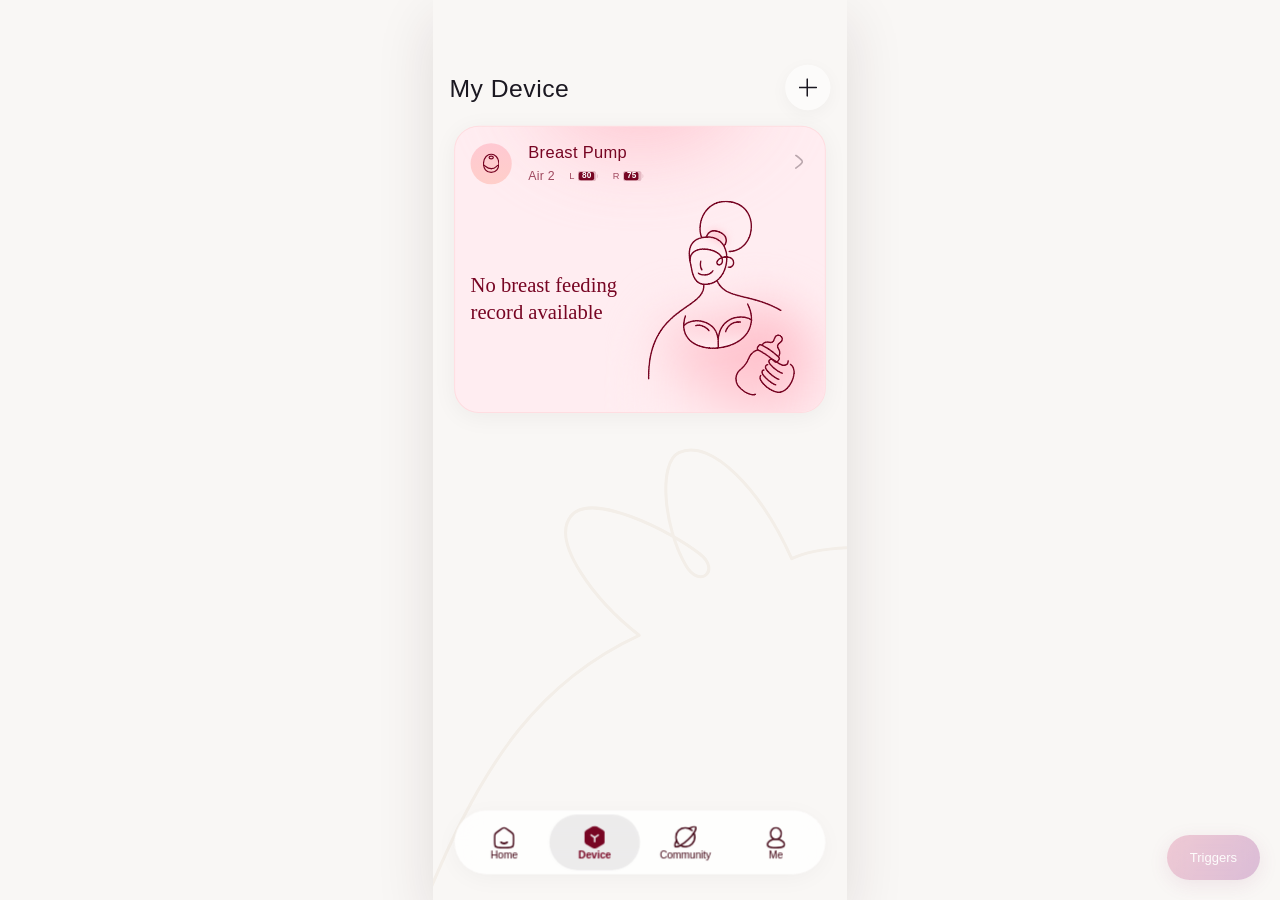
==== Air 2 V2.0/index.html @ 936dbb3e "Align settings card radius and refresh Air 2 asset cache" ====
<!doctype html><html lang="en"><head><meta charset="UTF-8"><meta name="viewport" content="width=device-width,initial-scale=1.0,maximum-scale=1.0,user-scalable=no,viewport-fit=cover"><meta name="apple-mobile-web-app-capable" content="yes"><meta name="mobile-web-app-capable" content="yes"><meta name="apple-mobile-web-app-status-bar-style" content="black-translucent"><meta name="theme-color" content="#f9f7f5"><link rel="manifest" href="./manifest.webmanifest"><title>Air 2 V2.0</title><link rel="stylesheet" href="./fit-dock-r50.css?v=fit-dock-r50"><link rel="stylesheet" href="./adaptive-viewport-r52.css?v=20260814-2328">
<link rel="stylesheet" href="./style.css?v=home-r7"><link rel="stylesheet" href="./supplement.css?v=home-r7"><link rel="stylesheet" href="./review.css?v=home-r7"><link rel="stylesheet" href="./review-embed-clean.css?v=home-r7"><link rel="stylesheet" href="./v4.css?v=home-r7"><link rel="stylesheet" href="./post-v4.css?v=home-r7"><link rel="stylesheet" href="./frame-fixes.css?v=home-r7"><link rel="stylesheet" href="./review-adjustments.css?v=home-r7"><link rel="stylesheet" href="./final-review-fixes.css?v=home-r7"><link rel="stylesheet" href="./interaction-adjustments.css?v=home-r7"><link rel="stylesheet" href="./review-round2.css?v=home-r7"><link rel="stylesheet" href="./review-round2-runtime.css?v=home-r7"><link rel="stylesheet" href="./review-round2-runtime2.css?v=home-r7"><link rel="stylesheet" href="./device-page-r4.css?v=device-v6"><link rel="stylesheet" href="./device-page-v2.css?v=device-v6"><link rel="stylesheet" href="./device-page-v3.css?v=device-v6"><link rel="stylesheet" href="./device-page-v4.css?v=device-v6"><link rel="stylesheet" href="./device-page-v5.css?v=device-v6"><link rel="stylesheet" href="./device-page-v6.css?v=device-v6"><link rel="stylesheet" href="./home-page-r7.css?v=home-r7"><link rel="stylesheet" href="./home-page-r8.css?v=home-r8"><link rel="stylesheet" href="./home-page-r9.css?v=home-r9"><link rel="stylesheet" href="./home-page-r10.css?v=home-r10"><link rel="stylesheet" href="./control-page-r11.css?v=control-r11"><link rel="stylesheet" href="./control-state-r12.css?v=control-r12"><link rel="stylesheet" href="./control-state-r14.css?v=control-r14"><link rel="stylesheet" href="./control-milk-r15.css?v=control-r16"><link rel="stylesheet" href="./control-expression-icon-r19.css?v=control-r19"><link rel="stylesheet" href="./control-expression-icon-r20.css?v=control-r20"><link rel="stylesheet" href="./fit-check-r21.css?v=fit-r21"><link rel="stylesheet" href="./fit-check-r22.css?v=fit-r34"><link rel="stylesheet" href="./fit-check-r23.css?v=fit-r23"><link rel="stylesheet" href="./stability-r25.css?v=stability-r25"><link rel="stylesheet" href="./control-background-r26.css?v=control-r26"><link rel="stylesheet" href="./control-vessel-range-r27.css?v=control-r27"><link rel="stylesheet" href="./control-vessel-r28.css?v=control-r28"><link rel="stylesheet" href="./control-vessel-r29.css?v=control-r29"><link rel="stylesheet" href="./control-vessel-r30.css?v=control-r30"><link rel="stylesheet" href="./control-vessel-r32.css?v=control-r43"><link rel="stylesheet" href="./mobile-canvas-r34.css?v=canvas-r35"><link rel="stylesheet" href="./control-demo-r35.css?v=control-r36"><link rel="stylesheet" href="./control-demo-r36.css?v=control-r36"><link rel="stylesheet" href="./round-r37.css?v=round-r37"><link rel="stylesheet" href="./round-r38.css?v=round-r38"><link rel="stylesheet" href="./round-r39.css?v=round-r40"><link rel="stylesheet" href="./round-r40.css?v=round-r40"><link rel="stylesheet" href="./round-r41.css?v=round-r41"><link rel="stylesheet" href="./round-r42.css?v=round-r42"><link rel="stylesheet" href="./round-r43.css?v=round-r43"><link rel="stylesheet" href="./round-r44.css?v=round-r44"><link rel="stylesheet" href="./round-r45.css?v=round-r45"><link rel="stylesheet" href="./round-r46.css?v=round-r46"><link rel="stylesheet" href="./pdcp-v2.css?v=pdcp-v2-20260921-r5"><link rel="stylesheet" href="./pdcp-design-lock.css?v=design-lock-98"></head><body><div id="demo"></div>
<script src="./screen-registry.js?v=home-r7"></script><script src="./app.js?v=pdcp-v2-20260921-r3"></script><script src="./asset-replacements.js?v=home-r7"></script><script src="./review-cycle.js?v=home-r7"></script><script src="./review-cycle-device-v3.js?v=home-r7"></script><script src="./review-cycle-device-v4.js?v=home-r7"></script><script src="./review.js?v=home-r7"></script><script src="./review-embed-clean.js?v=home-r7"></script><script src="./v4.js?v=home-r8"></script><script src="./review-adjustments.js?v=home-r7"></script><script src="./interaction-adjustments.js?v=home-r7"></script><script src="./dynamics.js?v=pdcp-v2-20260921-r3"></script><script src="./manual-time.js?v=home-r7"></script><script src="./frame-fixes.js?v=home-r7"></script><script src="./review-round2.js?v=home-r7"></script><script src="./review-round2-hotfix.js?v=home-r7"></script><script src="./review-round2-runtime.js?v=home-r7"></script><script src="./review-round2-events.js?v=home-r7"></script><script src="./device-page-r4.js?v=device-v6"></script><script src="./device-page-r4-runtime.js?v=device-v6"></script><script src="./home-page-r7.js?v=home-r50"></script><script src="./control-state-r12.js?v=control-r35"></script><script src="./control-state-r14.js?v=control-r14"></script><script src="./control-milk-r15.js?v=control-r16"></script><script src="./control-expression-icon-r17.js?v=control-r17"></script><script src="./control-expression-icon-r19.js?v=control-r19"></script><script src="./fit-check-r21.js?v=fit-r21"></script><script src="./fit-check-r22.js?v=fit-r22"></script><script src="./fit-check-r24.js?v=fit-r24"></script><script src="./review-state.js?v=home-r7"></script><script src="./control-vessel-r28.js?v=control-r28"></script><script src="./control-vessel-r29.js?v=control-r29"></script><script src="./control-vessel-r30.js?v=control-r30"></script><script src="./control-vessel-r32.js?v=control-r43"></script><script src="./control-demo-r35.js?v=control-r36"></script><script src="./control-demo-r36.js?v=control-r36"></script><script src="./mobile-layout-r35.js?v=canvas-r37"></script><script src="./home-dock-r37.js?v=pdcp-v2-20260921-r3"></script><script src="./fit-r37.js?v=round-r38"></script><script src="./log-r37.js?v=round-r37"></script><script src="./round-r39.js?v=round-r40"></script><script src="./round-r40.js?v=round-r40"></script><script src="./round-r41.js?v=pdcp-v2-20260921-r3"></script><script src="./round-r42.js?v=round-r42"></script><script src="./round-r43.js?v=round-r43"></script><script src="./round-r44.js?v=round-r44"></script><script src="./round-r45.js?v=round-r45"></script><script src="./round-r46.js?v=round-r46"></script><link rel="stylesheet" href="./log-r47.css?v=log-r55"><script src="./log-r47.js?v=log-r55"></script><link rel="stylesheet" href="./round-r49.css?v=round-r112"><script src="./pdcp-session.js?v=trace-10"></script><script src="./round-r49.js?v=design-lock-98"></script><link rel="stylesheet" href="./native-status-bar.css?v=1"><link rel="stylesheet" href="./control-scroll-layout.css?v=3"><link rel="stylesheet" href="./demo-triggers.css?v=55"></body></html>
---- Air 2 V2.0/fit-dock-r50.css ----
#demo .r50-fit-panel{position:absolute;z-index:100!important;right:0;bottom:0;left:0;box-sizing:border-box;overflow:hidden;color:#fff;background:linear-gradient(148deg,#a81948,#770523 70%);box-shadow:0 -14px 40px rgba(76,0,24,.22)}
#demo .r50-home{height:448px;padding:30px 24px 34px;border-radius:34px 34px 0 0}#demo .r50-control{right:16px;bottom:20px;left:16px;height:410px;padding:28px 24px 32px;border-radius:32px}
#demo .r50-fit-head{display:flex;min-height:54px;align-items:flex-start;justify-content:space-between}#demo .r50-skip{position:relative;z-index:5;display:grid;min-width:58px;height:30px;place-items:center;padding:0 14px;border:1px solid rgba(255,255,255,.28);border-radius:16px;background:rgba(255,255,255,.13);color:#fff;font:500 12px/1 var(--font);cursor:pointer}#demo .r50-skip:active{background:rgba(255,255,255,.24);transform:scale(.97)}#demo .r50-fit-panel.is-starting>.r50-skip{position:absolute;top:28px;right:24px}#demo .r50-fit-copy{display:flex;flex-direction:column;gap:4px}#demo .r50-fit-copy strong{color:#fff;font-size:18px;font-weight:600;line-height:24px}#demo .r50-fit-copy span{color:rgba(255,255,255,.78);font-size:12px}#demo .r50-fit-copy .r50-count{font-size:30px;line-height:32px}
#demo .r50-fit-checks{display:grid;grid-template-columns:repeat(2,minmax(0,1fr));min-height:34px;gap:7px;margin-top:15px}#demo .r50-fit-item{display:flex;min-width:0;height:30px;align-items:center;gap:6px;padding:0 10px;border:1px solid rgba(255,255,255,.18);border-radius:16px;background:rgba(255,255,255,.11);color:rgba(255,255,255,.94);font-size:11px;font-weight:500}#demo .r50-check-icon{display:grid;width:15px;height:15px;flex:none;place-items:center;border-radius:50%;background:#fff;color:#770523;font-size:10px;font-style:normal;font-weight:800}#demo .is-checking .r50-check-icon,#demo .is-adjust .r50-check-icon{background:rgba(255,255,255,.18)}#demo .r50-check-icon b{width:6px;height:6px;border:1.5px solid rgba(255,255,255,.4);border-top-color:#fff;border-radius:50%;animation:r50-spin .75s linear infinite}#demo .r50-fit-item.is-adjust{border-color:rgba(255,221,158,.5);background:rgba(255,211,130,.16);color:#fff3d4}
#demo .r50-guide{position:absolute;right:38px;bottom:52px;left:38px;display:flex;height:238px;align-items:center;justify-content:space-around}#demo .r50-pump-unit{position:relative;width:128px;height:150px}#demo .r50-hardware{position:absolute;z-index:2;top:10px;left:14px;width:100px;height:100px;overflow:hidden}#demo .r50-hardware img{position:absolute;top:-2px;left:0;width:210px;height:102px;max-width:none}#demo .r50-pump-unit.right .r50-hardware img{left:-107px}#demo .r50-pump-unit>b{position:absolute;right:0;bottom:4px;left:0;color:#fff;font-size:13px;text-align:center}#demo .r50-angle-guide{position:absolute;z-index:1;top:-13px;left:-5px;width:142px;height:142px;object-fit:contain;filter:brightness(1.45) saturate(.8)}#demo .r50-guide.is-adjusting .r50-pump-unit.right .r50-hardware{transform-origin:50% 55%;animation:r50-angle 2s ease-in-out infinite}
#demo .r50-progress{position:absolute;right:24px;bottom:20px;left:24px;height:3px;overflow:hidden;border-radius:3px;background:rgba(255,255,255,.16)}#demo .r50-progress i{display:block;width:var(--r50-progress);height:100%;border-radius:inherit;background:#fff;box-shadow:0 0 12px rgba(255,255,255,.5)}#demo .r50-control .r50-guide{bottom:42px;height:220px}#demo .r50-control .r50-pump-unit{transform:scale(.92)}#demo .r50-control .r50-fit-checks{margin-top:12px}
#demo .r50-fit-panel.is-starting .r50-progress i{width:100%}#demo .r50-start-ceremony{position:absolute;inset:0 0 12px;display:flex;align-items:center;justify-content:center;flex-direction:column;text-align:center;isolation:isolate}#demo .r50-start-ceremony>i{position:absolute;z-index:-1;width:168px;height:168px;border:1px solid rgba(255,255,255,.32);border-radius:50%;box-shadow:0 0 0 24px rgba(255,255,255,.06),0 0 0 48px rgba(255,255,255,.025);animation:r50-start-ring 1.1s cubic-bezier(.2,.85,.25,1) both}#demo .r50-start-ceremony strong{color:#fff;font-size:54px;font-weight:650;line-height:62px;letter-spacing:5px;text-shadow:0 8px 28px rgba(43,0,14,.3);animation:r50-start-word 1.1s cubic-bezier(.18,.9,.3,1) both}#demo .r50-start-ceremony span{margin-top:7px;color:rgba(255,255,255,.82);font-size:13px;letter-spacing:.4px;animation:r50-start-copy .5s .25s ease both}
/* Never allow the legacy standalone Fit Check/Start overlay to surface. */
#demo>.v4-overlay:has(.v4-fit){display:none!important}
@keyframes r50-spin{to{transform:rotate(360deg)}}@keyframes r50-angle{0%,100%{transform:rotate(18deg)}55%{transform:rotate(0)}}@keyframes r50-start-word{0%{opacity:0;transform:scale(.55);letter-spacing:1px}55%{opacity:1;transform:scale(1.1);letter-spacing:7px}100%{opacity:1;transform:scale(1);letter-spacing:5px}}@keyframes r50-start-ring{0%{opacity:0;transform:scale(.35)}60%{opacity:1;transform:scale(1.08)}100%{opacity:.72;transform:scale(1)}}@keyframes r50-start-copy{from{opacity:0;transform:translateY(8px)}to{opacity:1;transform:none}}@media(prefers-reduced-motion:reduce){#demo .r50-check-icon b,#demo .r50-guide.is-adjusting .r50-hardware,#demo .r50-start-ceremony>*{animation:none}}
---- Air 2 V2.0/adaptive-viewport-r52.css ----
/* iOS installed-web-app viewport handling.
   WebKit bug 254868: absolute bottom anchoring can use the wrong containing
   block with viewport-fit=cover. Fixed positioning targets the real viewport. */
@media (max-width:600px){
  html:root,
  html body{
    position:static!important;
    inset:auto!important;
    width:100vw!important;
    height:100vh!important;
    min-width:0!important;
    min-height:100vh!important;
    margin:0!important;
    padding:0!important;
    overflow:hidden!important;
  }

  html body #air2-phone-shell,
  html body #demo,
  html body #demo>.v4,
  html body #demo>.screen,
  html body #demo>.d4-device{
    position:fixed!important;
    inset:0!important;
    width:100vw!important;
    height:100vh!important;
    min-height:100vh!important;
    margin:0!important;
    padding:0!important;
    overflow:hidden!important;
    border-radius:0!important;
    transform:none!important;
    zoom:1!important;
  }

  html body #demo .d4-card,
  html body #demo .v4-device-card{
    right:16px!important;
    left:16px!important;
    width:auto!important;
    transform:none!important;
  }
}

/* These rules are deliberately limited to the installed app. Safari tabs do
   not have the WebKit standalone containing-block bug. */
@media (max-width:600px) and (display-mode:standalone){
  html body #demo .v4-home-dock,
  html body #demo .h7-home-dock,
  html body #demo .home-dock{
    position:fixed!important;
    right:0!important;
    bottom:0!important;
    left:0!important;
  }

  html body #demo .v4-nav,
  html body #demo .d4-nav{
    position:fixed!important;
    right:21px!important;
    bottom:max(18px,env(safe-area-inset-bottom))!important;
    left:21px!important;
  }

  html body #demo .v4-control>.v4-start,
  html body #demo .v4-control>.v4-actions{
    position:fixed!important;
    bottom:max(25px,env(safe-area-inset-bottom))!important;
  }
}

/* navigator.standalone fallback for older iOS versions whose display-mode
   media query is unreliable. The JS already applies this class. */
@media (max-width:600px){
  html.air2-standalone body #demo .v4-home-dock,
  html.air2-standalone body #demo .h7-home-dock,
  html.air2-standalone body #demo .home-dock{
    position:fixed!important;
    right:0!important;
    bottom:0!important;
    left:0!important;
  }

  html.air2-standalone body #demo .v4-nav,
  html.air2-standalone body #demo .d4-nav{
    position:fixed!important;
    right:21px!important;
    bottom:max(18px,env(safe-area-inset-bottom))!important;
    left:21px!important;
  }
}
---- Air 2 V2.0/style.css ----
:root{--ink:#240f1b;--wine:#850025;--wine2:#b93f58;--bg:#f9f7f5;--pink:#fff1f3;--muted:rgba(36,15,27,.48);--font:-apple-system,BlinkMacSystemFont,"Aeonik Soft Pro","PingFang SC",sans-serif}*{box-sizing:border-box}html,body{margin:0;min-height:100%;font-family:var(--font);color:var(--ink);background:#eee9e6}button{font:inherit}button:focus-visible{outline:2px solid #94002a;outline-offset:2px}.phone{position:relative;width:min(402px,100vw,calc(100svh * .46));height:min(874px,100svh,calc(100vw * 2.174));overflow:hidden;border-radius:min(50px,12vw);background:var(--bg);box-shadow:0 20px 60px rgba(49,14,29,.18)}.screen{position:absolute;inset:0;overflow:hidden;background:var(--bg)}.status{position:absolute;z-index:5;top:25px;left:42px;right:35px;display:flex;justify-content:space-between;align-items:center;font-weight:700;font-size:16px;letter-spacing:-.2px}.status i{font-style:normal;font-size:13px;letter-spacing:2px}.circle-btn,.plain-btn{border:0;cursor:pointer}.circle-btn{display:grid;place-items:center;width:44px;height:44px;border-radius:50%;background:rgba(255,255,255,.57);box-shadow:0 6px 22px rgba(67,20,39,.045);font-size:29px;font-weight:300}.circle-btn img{width:24px;height:24px}.top{position:absolute;z-index:4;top:62px;left:16px;right:16px;height:46px;display:flex;align-items:center;justify-content:space-between}.top h1{position:absolute;left:50%;margin:0;transform:translateX(-50%);font-size:16px;font-weight:500;letter-spacing:.15px}.device-title{top:65px}.device-title h1{position:static;transform:none;font-size:24px;letter-spacing:.1px}.device-title .circle-btn{margin-left:auto}.device-card{position:absolute;top:122px;left:16px;width:370px;height:279px;overflow:hidden;border:0;border-radius:24px;background:linear-gradient(119deg,#ffdce3,#ffd4e0 51%,#ffc8d5);color:#8b0027;text-align:left;cursor:pointer;box-shadow:0 4px 24px rgba(93,4,34,.045)}.device-card-info{position:absolute;z-index:1;top:17px;left:16px;display:flex;gap:12px;align-items:center}.round-brand{display:grid;place-items:center;width:40px;height:40px;border-radius:50%;background:#ffd0dd;color:#8d0031;font-size:19px}.device-card strong{display:block;font-size:16px;font-weight:500}.device-card small{display:flex;gap:10px;margin-top:4px;font-size:12px}.device-card small b{padding:0 4px;border-radius:2px;background:#830027;color:#fff;font-size:9px;font-weight:500}.device-card .arrow{position:absolute;right:17px;top:25px;font-size:25px;font-weight:300}.device-card h2{position:absolute;z-index:1;top:124px;left:16px;margin:0;font-family:Georgia,"Songti SC",serif;font-size:23px;line-height:1.22;font-weight:500;letter-spacing:-.4px}.device-illustration{position:absolute;right:-1px;bottom:11px;width:186px;height:201px;object-fit:contain}.device-line{position:absolute;right:-21px;bottom:-92px;width:382px;opacity:.34}.bottom-tabs{position:absolute;z-index:6;bottom:18px;left:20px;right:20px;height:63px;display:flex;align-items:center;justify-content:space-around;border-radius:32px;background:rgba(255,255,255,.86);box-shadow:0 4px 24px rgba(38,15,27,.04);backdrop-filter:blur(15px)}.bottom-tabs button{display:flex;flex-direction:column;align-items:center;gap:3px;width:68px;border:0;background:transparent;color:#730022;font-size:10px;cursor:pointer}.bottom-tabs span{font-size:22px;line-height:18px}.bottom-tabs .active{height:50px;border-radius:25px;background:rgba(117,0,31,.09);font-weight:700}.home{background:linear-gradient(#ffd9df 0,#f9f7f5 34%)}.home .top{top:62px}.home .top h1{font-size:16px}.home-cards{position:absolute;top:122px;left:16px;right:16px}.home-card{border-radius:24px;background:#fff;box-shadow:0 4px 24px rgba(36,15,27,.035)}.trend{height:254px;padding:22px 20px}.home-card-title{display:flex;align-items:center;justify-content:space-between;font-size:16px;font-weight:500}.home-card-title .accent{margin-right:8px;color:#9d0031}.home-card-title button{border:0;background:transparent;color:#9f9298;font-size:27px;cursor:pointer}.trend-empty{margin-top:85px;text-align:center;font-size:16px}.trend-empty small{display:block;margin-top:6px;color:#9e9097;font-size:12px}.lactation{height:303px;margin-top:17px;padding:22px 20px}.lactation .add{border:0;background:transparent;color:#a00034;font-size:12px}.home-illustration{display:block;width:150px;height:137px;margin:25px auto 0;object-fit:contain}.record-empty{text-align:center;color:#8b7e85;font-size:12px}.record-pill{display:block;margin:10px auto 0;padding:9px 22px;border:0;border-radius:20px;background:#ffd8e1;color:#86002b;font-size:12px;cursor:pointer}.home-dock{position:absolute;z-index:5;right:0;bottom:0;left:0;height:167px;padding:21px 26px;border-radius:31px 31px 0 0;background:linear-gradient(120deg,#8b0028,#bf5068);color:#fff}.dock-row{display:flex;align-items:center;gap:10px}.dock-pumps{display:flex;gap:3px}.dock-pumps .mini{width:32px;height:32px;overflow:hidden;border-radius:50%;background:#ffb9c9}.dock-pumps img{width:67px;height:33px;max-width:none}.dock-pumps .right img{margin-left:-34px}.dock-row b{font-size:16px}.dock-row small{font-size:11px}.dock-row .go{margin-left:auto;border:0;background:transparent;color:#f4c1cf;font-size:27px}.dock-rule{height:1px;margin:13px 0;background:rgba(255,255,255,.25)}.dock-mode{display:flex;align-items:center;gap:10px;font-size:18px;font-weight:500}.dock-play{display:grid;place-items:center;margin-left:auto;width:88px;height:57px;border:0;border-radius:32px;background:#730021;color:#fff;font-size:22px;cursor:pointer}.control{background:#f9f7f5}.control-bg{position:absolute;top:0;left:0;width:100%;height:315px;opacity:.7}.control .top{top:62px}.control .top h1{font-size:16px}.pump-row{position:absolute;z-index:2;top:123px;left:14px;right:14px;display:flex;justify-content:space-between}.pump{position:relative;width:180px;height:148px;overflow:hidden}.pump-image{position:absolute;top:14px;left:40px;width:100px;height:100px;overflow:hidden}.pump-image img{position:absolute;top:-2px;left:0;width:210px;height:102px;max-width:none}.pump.r .pump-image{left:32px}.pump.r .pump-image img{left:-107px}.pump .oz{position:absolute;top:119px;left:0;right:0;text-align:center;font-size:13px;font-weight:500}.session-readout{position:absolute;z-index:3;top:112px;left:50%;display:none;transform:translateX(-50%);font-size:13px;color:#7f0028}.is-running .session-readout{display:block}.control-main{position:absolute;z-index:3;top:286px;left:16px;right:16px}.mode-panel{height:148px;padding:16px 20px;border:1px solid #ffcbd5;border-radius:24px;background:#fff1f3;overflow:hidden}.mode-heading{display:flex;align-items:center;justify-content:space-between;font-size:14px;font-weight:500}.mode-heading button{display:flex;align-items:center;gap:4px;border:0;background:transparent;color:inherit;cursor:pointer}.mode-heading img{width:18px;height:18px}.mode-tabs{display:grid;grid-template-columns:repeat(3,1fr);gap:10px;margin-top:16px}.mode-tabs button{display:flex;align-items:center;justify-content:center;gap:5px;height:34px;border:0;border-radius:20px;background:#f6f5f6;color:#a59da2;font-size:12px;box-shadow:0 2px 4px rgba(36,15,27,.1);cursor:pointer}.mode-tabs button.active{background:linear-gradient(180deg,#75001f,#bd5a62);color:#fff;box-shadow:0 10px 16px rgba(36,15,27,.1)}.mode-tabs img{width:13px;height:13px}.auto-line{display:flex;align-items:center;justify-content:flex-end;gap:10px;margin-top:17px;color:#770523;font-size:14px}.switch{position:relative;width:42px;height:24px;border:0;border-radius:20px;background:rgba(62,0,16,.2);cursor:pointer}.switch i{position:absolute;top:2px;left:2px;width:20px;height:20px;border-radius:50%;background:#fff;transition:transform .2s}.switch.on{background:#121212}.switch.on i{transform:translateX(18px)}.level-panel{display:grid;grid-template-columns:1fr 84px 1fr;gap:14px;align-items:start;height:236px;margin-top:16px;padding:16px 34px 20px;border-radius:24px;background:#fff}.level{display:flex;flex-direction:column;align-items:center}.level label,.both label{margin-bottom:11px;color:rgba(36,15,27,.55);font-size:12px}.level-track{position:relative;width:70px;height:170px}.tick-list{position:absolute;top:0;bottom:0;left:19px;width:32px;display:flex;flex-direction:column;justify-content:space-between}.tick-list i{height:1.5px;border-radius:3px;background:rgba(36,15,27,.3)}.tick-list i:nth-child(2n){opacity:.38}.level-button{position:absolute;left:0;width:70px;height:36px;border:0;border-radius:19px;background:linear-gradient(180deg,#75001f,#bd5a62);box-shadow:0 10px 16px rgba(36,15,27,.1);color:#fff;font-size:16px;font-weight:700;cursor:pointer;transition:top .18s}.both{display:flex;flex-direction:column;align-items:center}.both label{display:flex;align-items:center;gap:6px}.both label img{width:14px;height:14px}.both-track{position:relative;width:84px;height:170px;border-radius:19px;background:linear-gradient(180deg,rgba(36,15,27,.04),rgba(36,15,27,.06))}.both-lines{position:absolute;top:21px;left:26px;display:flex;height:128px;flex-direction:column;justify-content:space-between}.both-lines i{height:1.5px;background:rgba(36,15,27,.35);border-radius:3px}.both-lines i:nth-child(1){width:32px}.both-lines i:nth-child(2){width:24px}.both-lines i:nth-child(3){width:18px}.both-lines i:nth-child(4){width:12px}.both-lines i:nth-child(5){width:14px}.both-lines i:nth-child(6){width:8px}.both-lines i:nth-child(7){width:4px}.both-toggle{position:absolute;top:66px;left:7px;width:70px;height:36px;border:0;border-radius:19px;background:#fff;box-shadow:0 10px 16px rgba(36,15,27,.1);font-size:20px;cursor:pointer}.speed-panel{height:105px;margin-top:16px;padding:16px 20px;border-radius:24px;background:#fff}.speed-panel h2{margin:0 0 15px;font-size:14px;font-weight:500}.speeds{display:grid;grid-template-columns:repeat(5,1fr);height:44px;padding:4px;border-radius:24px;background:rgba(36,15,27,.04)}.speeds button{border:0;border-radius:20px;background:transparent;color:rgba(36,15,27,.44);font-size:16px;cursor:pointer}.speeds .active{background:#fff;color:var(--ink);box-shadow:0 4px 8px rgba(36,15,27,.08)}.primary{position:absolute;z-index:8;right:20px;bottom:25px;left:20px;height:56px;border:0;border-radius:30px;background:linear-gradient(180deg,#75001f,#bd5a62);box-shadow:0 8px 40px rgba(0,0,0,.12);color:#fff;font-size:16px;font-weight:500;cursor:pointer;overflow:hidden}.primary.holding:before{position:absolute;inset:0;background:rgba(255,255,255,.19);transform-origin:left;animation:hold .9s linear forwards;content:""}@keyframes hold{to{transform:scaleX(1)}from{transform:scaleX(0)}}.home-indicator{position:absolute;z-index:8;bottom:8px;left:calc(50% - 72px);width:144px;height:5px;border-radius:5px;background:#000}.overlay{position:absolute;z-index:20;inset:0;background:rgba(23,15,20,.54);backdrop-filter:blur(8px)}.fit-card{position:absolute;top:164px;left:16px;width:370px;height:502px;overflow:hidden;border-radius:24px;background:linear-gradient(#ffd9dd 0,#fff4cf 52%,#fff 74%);box-shadow:0 15px 30px rgba(0,0,0,.12)}.fit-card h2{margin:23px 0 18px;text-align:center;font-size:16px;font-weight:500}.check-chips{display:flex;flex-direction:column;gap:8px;margin-left:40px}.chip{display:flex;align-items:center;width:max-content;height:26px;padding:0 12px;border-radius:15px;background:rgba(255,255,255,.78);font-size:16px;font-weight:500}.chip b{display:grid;place-items:center;width:14px;height:14px;margin-right:8px;border-radius:50%;background:#141d34;color:#fff;font-size:9px}.chip.pending b{background:#ff7c60;color:#fff}.fit-copy{position:absolute;top:197px;left:34px;right:34px;margin:0;text-align:center;color:#735d55;font-size:14px;line-height:1.55}.fit-pumps{position:absolute;top:287px;left:55px;right:44px;display:flex;justify-content:space-between}.fit-unit{position:relative;width:118px;height:145px}.fit-unit .pump-image{top:0;left:12px}.fit-unit.r .pump-image img{left:-107px}.fit-unit p{position:absolute;bottom:0;left:0;right:0;margin:0;text-align:center;font-size:13px;font-weight:600}.fit-unit p b{display:inline-grid;place-items:center;width:14px;height:14px;border-radius:50%;background:#141d34;color:#fff;font-size:9px}.fit-guide{position:absolute;top:-18px;right:-10px;width:115px;height:76px;border-top:2px dashed #fb805e;border-radius:50%;transform:rotate(-18deg)}.fit-guide:before{position:absolute;top:-6px;left:0;color:#fc765c;font-size:23px;content:"↗"}.fit-card.ready .chip.pending b{background:#141d34}.fit-card.ready .fit-copy{color:#735d55}.list{background:#f9f7f5}.list .close{font-size:32px;font-weight:300}.list h1{position:absolute;top:122px;left:0;right:0;margin:0;font-family:Georgia,"Songti SC",serif;font-size:26px;font-weight:500;text-align:center}.list-auto{position:absolute;top:172px;right:16px;display:flex;align-items:center;gap:9px;color:#9a0032;font-size:14px}.list-section{position:absolute;top:219px;left:16px;right:16px}.section-label{margin:0 0 12px 8px;color:#a29499;font-size:14px}.program{position:relative;display:flex;align-items:center;min-height:74px;margin-bottom:12px;padding:15px 20px;border:0;border-radius:24px;background:#fff;color:var(--ink);text-align:left;cursor:pointer}.program .symbol{width:28px;color:#a50033;font-size:24px}.program .copy{display:block;flex:1}.program b{font-size:16px;font-weight:500}.program small{display:block;margin-top:4px;color:#a29499;font-size:14px}.program .play{display:grid;place-items:center;width:30px;height:30px;border-radius:50%;background:#f6f3f3;color:#623448;font-size:13px}.program.selected{border:1.5px solid #97002f}.program.selected .signal{color:#a00032;font-size:26px}.create{position:absolute;right:9px;bottom:5px;border:0;background:transparent;color:#a00032;font-size:14px;cursor:pointer}.programs{top:436px}.program.expanded{display:block;min-height:153px}.program.expanded .top-row{display:flex;align-items:center}.duration{display:inline-block;margin-left:9px;padding:3px 7px;border:1px solid #eadde0;border-radius:12px;color:#6f3343;font-size:12px}.program.expanded p{margin:8px 0 12px;color:#97868d;font-size:14px;line-height:20px}.program-bar{display:flex;overflow:hidden;height:10px;margin-bottom:12px;border-radius:5px;background:#ff8f72}.program-bar i{display:block;width:10%;margin-left:50%;background:#a13b56}.legend{display:flex;align-items:center;gap:13px;color:#8d7b82;font-size:10px}.legend span:before{display:inline-block;width:6px;height:6px;margin-right:4px;border-radius:50%;background:#b33a55;content:""}.legend span+span:before{background:#ff8e72}.log-sheet{position:absolute;z-index:30;bottom:0;left:0;width:100%;height:581px;padding:0 20px;border-radius:31px 31px 0 0;background:linear-gradient(160deg,#fff 3%,#fff9fa 77%,#ffe9ee)}.sheet-close{position:absolute;top:17px;left:16px;font-size:32px}.log-sheet h1{margin:60px 0 6px;color:#97002d;font-family:Georgia,"Songti SC",serif;font-size:27px;text-align:center}.log-date{text-align:center;color:#a29499;font-size:14px}.amounts{display:grid;grid-template-columns:1fr 48px 1fr;align-items:center;margin-top:25px}.vessel-wrap{text-align:center}.vessel{position:relative;width:130px;height:149px;margin:0 auto;overflow:hidden;border:4px solid #f49aaf;border-radius:50% 50% 46% 46%/44% 44% 57% 57%;background:#fff}.milk-fill{position:absolute;right:0;bottom:0;left:0;height:58%;background:#f9a4b8}.vessel:before{position:absolute;z-index:1;top:0;left:0;width:100%;height:52px;border-radius:50%;background:rgba(255,255,255,.21);content:""}.updown{position:absolute;z-index:3;top:50%;left:50%;display:grid;place-items:center;width:52px;height:52px;border:0;border-radius:50%;background:#fff;box-shadow:0 6px 13px rgba(52,18,29,.16);font-size:23px;line-height:13px;transform:translate(-50%,-50%);cursor:pointer}.measure{display:flex;flex-direction:column;gap:9px;align-items:center;color:#b5aaaf;font-size:10px}.measure i{width:8px;height:1px;background:#b8b0b4}.amount-number{display:inline-block;min-width:130px;margin:36px auto 0;padding:5px 14px;border-radius:24px;background:#fff;font-family:Georgia,"Songti SC",serif;font-size:29px}.amount-number small{color:#998b91;font-size:14px}.duration-row{display:flex;align-items:center;justify-content:space-between;height:57px;margin-top:34px;padding:0 16px;border:0;border-radius:28px;background:#fff;color:var(--ink);font-size:16px;cursor:pointer}.duration-row b{color:#98002e;font-weight:500}.log-sheet .save{position:static;width:100%;margin-top:32px}.logged-sheet{position:absolute;z-index:30;bottom:0;left:0;width:100%;height:567px;border-radius:31px 31px 0 0;background:linear-gradient(#fff1f4,#fff 54%);text-align:center;animation:up .45s ease both}@keyframes up{from{transform:translateY(100%)}to{transform:translateY(0)}}.bunny-img{width:120px;height:120px;margin:110px auto 0;object-fit:contain}.logged-sheet h1{position:relative;margin:17px 0 57px;color:#880026;font-family:Georgia,"Songti SC",serif;font-size:47px;font-weight:500}.logged-sheet h1:after{position:absolute;bottom:-19px;left:50%;width:126px;height:13px;border-top:2px solid #8b0027;border-radius:50%;transform:translateX(-50%) rotate(-4deg);content:""}.logged-sheet p{margin:0 auto;max-width:260px;color:#9d9297;font-size:14px;line-height:19px}@media(max-width:430px){.phone{width:100vw;height:100svh;border-radius:0;box-shadow:none}}@media(prefers-reduced-motion:reduce){*{animation-duration:1ms!important;transition-duration:1ms!important}}
---- Air 2 V2.0/supplement.css ----
.phone{width:min(402px,100vw,46svh);height:min(874px,100svh)}.finish-row{position:absolute;z-index:8;right:20px;bottom:25px;left:20px;display:grid;grid-template-columns:1fr 56px;gap:12px;height:56px}.finish,.pause{border:0;color:#fff;cursor:pointer}.finish{position:relative;overflow:hidden;border-radius:30px;background:linear-gradient(100deg,#ffa4b3,#ff8da5);font-size:16px;font-weight:500}.finish.holding:after{position:absolute;inset:0;background:rgba(122,0,34,.2);transform-origin:left;animation:hold .9s linear forwards;content:""}.pause{border-radius:50%;background:linear-gradient(180deg,#75001f,#bd5a62);box-shadow:0 8px 18px rgba(94,0,32,.18);font-size:19px}.confirm{position:absolute;top:330px;left:52px;width:298px;height:215px;padding:23px 14px 13px;border-radius:30px;background:rgba(255,255,255,.93);box-shadow:0 18px 42px rgba(0,0,0,.25);backdrop-filter:blur(16px)}.confirm h2{margin:0 0 13px 5px;font-size:16px;font-weight:600}.confirm p{margin:0 0 23px 5px;font-size:14px}.confirm button{display:block;width:100%;height:48px;border:0;border-radius:25px;font-size:16px;cursor:pointer}.confirm button:first-of-type{margin-bottom:10px;background:#90002c;color:#fff}.confirm button:last-of-type{background:#e9e7e8;color:#2a1720}.fit-card .pump{width:118px;height:120px}.fit-card .pump-image{width:100px;height:100px}.fit-card .pump-image img{width:210px;height:102px}.list .switch{background:#121212}.list .switch i{transform:translateX(18px)}.duration{font-style:normal}.home .circle-btn img{transform:scale(.85)}
---- Air 2 V2.0/review.css ----
.review-launcher {
  position: fixed;
  z-index: 100;
  top: 16px;
  right: 16px;
  display: inline-flex;
  align-items: center;
  gap: 6px;
  min-height: 38px;
  padding: 0 13px;
  border: 1px solid rgba(143, 0, 44, .2);
  border-radius: 999px;
  background: rgba(255, 255, 255, .96);
  box-shadow: 0 8px 24px rgba(50, 10, 27, .16);
  color: #830027;
  font: 700 13px var(--font, -apple-system, BlinkMacSystemFont, sans-serif);
  cursor: pointer;
  backdrop-filter: blur(12px);
}

.review-launcher span { font-size: 18px; line-height: 1; }
.review-launcher.active { background: #8f002c; color: #fff; }

.review-tools {
  position: fixed;
  z-index: 101;
  top: 64px;
  right: 16px;
  width: 224px;
  padding: 12px;
  border: 1px solid #ecd8de;
  border-radius: 16px;
  background: rgba(255, 255, 255, .98);
  box-shadow: 0 14px 34px rgba(50, 10, 27, .2);
  color: #27151b;
  font: 12px var(--font, -apple-system, BlinkMacSystemFont, sans-serif);
  backdrop-filter: blur(14px);
}

.review-tools[hidden], .review-editor[hidden] { display: none; }

.review-tools__head {
  display: flex;
  align-items: flex-start;
  justify-content: space-between;
  margin-bottom: 9px;
}

.review-tools__head b { display: block; font-size: 14px; }
.review-tools__head small { display: block; margin-top: 3px; color: #8a777e; }

.review-tools button {
  display: block;
  width: 100%;
  margin-top: 7px;
  padding: 9px 10px;
  border: 0;
  border-radius: 9px;
  background: #f6e9ed;
  color: #830027;
  font: 700 12px inherit;
  cursor: pointer;
}

.review-tools .review-close {
  width: 28px;
  height: 28px;
  margin: -3px -3px 0 0;
  padding: 0;
  border-radius: 50%;
  background: transparent;
  color: #6e5a61;
  font-size: 20px;
  line-height: 28px;
}

.review-tools .review-primary,
.review-tools .marking { background: #8f002c; color: #fff; }
.review-tools .marking { box-shadow: 0 0 0 3px rgba(143, 0, 44, .14); }

.review-status {
  min-height: 30px;
  margin: 10px 2px 0;
  color: #756269;
  font-size: 11px;
  line-height: 1.45;
}

.review-selection-layer {
  position: absolute;
  z-index: 94;
  inset: 0;
  cursor: crosshair;
  touch-action: none;
  background: rgba(255, 255, 255, .06);
}

.review-selection-draft,
.review-box {
  position: absolute;
  box-sizing: border-box;
  border: 2px solid #a40036;
  border-radius: 5px;
  background: rgba(197, 0, 61, .1);
  box-shadow: 0 0 0 1px rgba(255, 255, 255, .75) inset;
}

.review-annotation { pointer-events: none; }

.review-box {
  z-index: 92;
}

.review-box span {
  position: absolute;
  top: -13px;
  left: -13px;
  display: grid;
  place-items: center;
  width: 25px;
  height: 25px;
  border: 2px solid #fff;
  border-radius: 50%;
  background: #97002f;
  box-shadow: 0 3px 9px rgba(63, 0, 20, .24);
  color: #fff;
  font: 700 12px var(--font, -apple-system, BlinkMacSystemFont, sans-serif);
}

.review-pin {
  position: absolute;
  z-index: 92;
  display: grid;
  place-items: center;
  width: 26px;
  height: 26px;
  border: 2px solid #fff;
  border-radius: 50%;
  background: #97002f;
  box-shadow: 0 3px 9px rgba(63, 0, 20, .24);
  color: #fff;
  font: 700 12px var(--font, -apple-system, BlinkMacSystemFont, sans-serif);
  transform: translate(-50%, -50%);
}

.review-editor {
  position: fixed;
  z-index: 110;
  width: min(316px, calc(100vw - 24px));
  padding: 13px;
  box-sizing: border-box;
  border: 1px solid #e7d1d8;
  border-radius: 15px;
  background: #fff;
  box-shadow: 0 18px 42px rgba(50, 10, 27, .25);
  color: #27151b;
  font: 13px var(--font, -apple-system, BlinkMacSystemFont, sans-serif);
}

.review-editor b { display: block; margin-bottom: 9px; }

.review-editor textarea {
  display: block;
  width: 100%;
  min-height: 92px;
  padding: 10px;
  box-sizing: border-box;
  border: 1px solid #d9c4cb;
  border-radius: 10px;
  outline: none;
  resize: vertical;
  color: #27151b;
  font: 13px/1.45 inherit;
}

.review-editor textarea:focus { border-color: #97002f; box-shadow: 0 0 0 3px rgba(151, 0, 47, .1); }
.review-editor > div { display: flex; justify-content: flex-end; gap: 8px; margin-top: 10px; }

.review-editor button {
  padding: 8px 12px;
  border: 0;
  border-radius: 9px;
  background: #f3e8ec;
  color: #830027;
  font: 700 12px inherit;
  cursor: pointer;
}

.review-editor .review-editor__save { background: #8f002c; color: #fff; }

@media (max-width: 680px) {
  .review-launcher { top: 10px; right: 10px; }
  .review-tools { top: 56px; right: 10px; }
}
.review-launcher{display:none!important}
---- Air 2 V2.0/review-embed-clean.css ----
body.review-embedded .review-launcher,
body.review-embedded .review-tools,
body.review-embedded .review-editor { display:none!important; }
---- Air 2 V2.0/v4.css ----
.v4{--ink:#240f1b;--wine:#90002e;position:absolute;inset:0;overflow:hidden;background:#f9f7f5;color:var(--ink);font-family:var(--font)}.v4 *{box-sizing:border-box}.v4-status{position:absolute;z-index:30;top:24px;left:42px;right:34px;display:flex;align-items:center;justify-content:space-between;font:600 17px/22px -apple-system,BlinkMacSystemFont,"SF Pro Display",sans-serif}.v4-status .levels{display:flex;gap:7px;align-items:center}.v4-status img{display:block;object-fit:contain}.v4-status .cell{width:19px;height:13px}.v4-status .wifi{width:17px;height:13px}.v4-status .battery{width:27px;height:13px}.v4-top{position:absolute;z-index:20;top:63px;left:16px;right:16px;height:44px;display:flex;align-items:center;justify-content:space-between}.v4-circle{display:grid;place-items:center;width:44px;height:44px;border:0;border-radius:50%;background:rgba(255,255,255,.58);box-shadow:0 4px 18px rgba(30,10,22,.04);cursor:pointer}.v4-circle img{width:24px;height:24px}.v4-top h1{position:absolute;left:50%;margin:0;transform:translateX(-50%);font-size:16px;font-weight:500;letter-spacing:.2px}.v4-device-title h1{position:static;transform:none;font-size:24px}.v4-device-title .v4-circle{margin-left:auto;font-size:30px;font-weight:300}.v4-device-card{position:absolute;top:122px;left:16px;width:370px;height:279px;overflow:hidden;border:0;border-radius:24px;background:linear-gradient(122deg,#ffdce5,#ffd2dd 57%,#ffc9d5);color:#8b002b;text-align:left;box-shadow:0 4px 24px rgba(77,9,31,.045);cursor:pointer}.v4-device-card .head{position:absolute;z-index:2;top:17px;left:16px;display:flex;gap:12px;align-items:center}.v4-device-card .dev-dot{display:grid;place-items:center;width:40px;height:40px;border-radius:50%;background:#ffd2df;color:#8c002d}.v4-device-card strong{display:block;font-size:16px;font-weight:500}.v4-device-card small{display:flex;gap:8px;margin-top:4px;font-size:12px}.v4-device-card small b{padding:1px 4px;border-radius:2px;background:#85002d;color:#fff;font-size:9px}.v4-device-card h2{position:absolute;z-index:2;top:124px;left:16px;margin:0;font-family:Georgia,"Songti SC",serif;font-size:23px;font-weight:500;line-height:1.23}.v4-device-card .art{position:absolute;right:-1px;bottom:10px;width:198px;height:234px;object-fit:contain}.v4-device-card .chev{position:absolute;top:22px;right:18px;font-size:27px;font-weight:300}.v4-device-line{position:absolute;right:-15px;bottom:-34px;width:430px;height:376px;opacity:.76}.v4-nav{position:absolute;z-index:30;bottom:18px;left:20px;right:20px;display:grid;grid-template-columns:repeat(4,1fr);height:63px;align-items:center;border-radius:32px;background:rgba(255,255,255,.9);box-shadow:0 4px 24px rgba(36,15,27,.04)}.v4-nav button{display:flex;flex-direction:column;align-items:center;justify-content:center;gap:4px;height:50px;border:0;background:transparent;color:#750022;font-size:10px;cursor:pointer}.v4-nav img{width:20px;height:20px}.v4-nav .active{margin:0 6px;border-radius:26px;background:rgba(117,0,31,.09);font-weight:600}.v4-home{background:linear-gradient(180deg,#ffd9e0 0,#f9f7f5 33%)}.v4-home-cards{position:absolute;top:122px;left:16px;right:16px}.v4-home-card{border-radius:24px;background:#fff;box-shadow:0 4px 24px rgba(36,15,27,.04)}.v4-trend{height:254px;padding:20px}.v4-card-title{display:flex;align-items:center;justify-content:space-between;font-size:16px;font-weight:500}.v4-card-title span{display:flex;align-items:center;gap:8px}.v4-card-title img{width:16px;height:16px}.v4-card-title button{border:0;background:transparent;color:#8f8088;font-size:25px;cursor:pointer}.v4-empty-trend{margin-top:83px;text-align:center;font-size:16px}.v4-empty-trend small{display:block;margin-top:5px;color:#998b92;font-size:12px}.v4-trend-data{height:182px;padding-top:27px}.v4-bars{display:flex;align-items:flex-end;justify-content:space-around;height:125px;padding:0 11px;border-bottom:1px solid #f0ecec}.v4-bars i{position:relative;display:block;width:22px;border-radius:4px 4px 0 0;background:linear-gradient(#eeb0bf,#f7d3db)}.v4-bars i:after{position:absolute;top:calc(100% + 6px);left:50%;color:#a5969c;font-size:10px;transform:translateX(-50%);content:attr(data-time)}.v4-trend-total{margin-top:16px;color:#8e0030;font-size:12px;text-align:center}.v4-lactation{height:303px;margin-top:17px;padding:20px}.v4-add{border:0;background:transparent;color:#8f002d;font-size:12px;font-weight:500}.v4-lactation>small{display:block;margin-top:4px;color:#8b7d84;font-size:12px}.v4-lactation .mother{display:block;width:122px;height:137px;margin:16px auto 0;object-fit:contain}.v4-lactation-record{text-align:center;color:#897c82;font-size:12px}.v4-record-pill{display:block;margin:10px auto 0;padding:9px 23px;border:0;border-radius:19px;background:#ffd8e2;color:#8f002e;font-size:12px}.v4-home-dock{position:absolute;right:0;bottom:0;left:0;height:167px;padding:20px 26px;border-radius:31px 31px 0 0;background:linear-gradient(110deg,#850027,#bf536a);color:#fff}.v4-dock-head{display:flex;align-items:center;gap:11px}.v4-dock-pumps{display:flex;gap:4px}.v4-dock-pump{width:32px;height:32px;overflow:hidden;border-radius:50%;background:#ffbdce}.v4-dock-pump img{width:67px;height:33px;max-width:none}.v4-dock-pump.right img{margin-left:-34px}.v4-dock-head b{font-size:16px}.v4-dock-head small{display:block;margin-top:3px;font-size:11px}.v4-dock-head .go{margin-left:auto;border:0;background:transparent;color:#f5c6d1;font-size:28px}.v4-dock-rule{height:1px;margin:13px 0;background:rgba(255,255,255,.25)}.v4-dock-mode{display:flex;align-items:center;gap:10px;font-size:18px;font-weight:500}.v4-dock-play{display:grid;place-items:center;width:88px;height:57px;margin-left:auto;border:0;border-radius:30px;background:#760021;color:#fff;font-size:20px}.v4-control{background:#f9f7f5}.v4-control.expression{background:linear-gradient(#ffdadd 0,#fff4c8 26%,#f9f7f5 45%)}.v4-control .v4-bg{position:absolute;top:0;left:0;width:100%;height:315px;opacity:.66}.v4-pump-row{position:absolute;z-index:4;top:125px;left:47px;right:47px;display:flex;justify-content:space-between}.v4-pump{position:relative;width:105px;height:145px}.v4-pump .hardware{position:absolute;top:0;left:3px;width:100px;height:100px;overflow:hidden}.v4-pump .hardware img{position:absolute;top:-2px;left:0;width:210px;height:102px;max-width:none}.v4-pump.right .hardware img{left:-107px}.v4-pump .amount{position:absolute;top:105px;right:0;left:0;text-align:center;font-size:13px;font-weight:500}.v4-pod{position:absolute;top:0;left:0;width:91px;height:91px;overflow:hidden;border-radius:47% 53% 51% 49%/52% 49% 51% 48%;background:radial-gradient(circle at 53% 18%,rgba(255,255,255,.58) 0 7%,transparent 8%),linear-gradient(128deg,#f8b2c1,#ee8ea4);box-shadow:0 7px 12px rgba(150,49,76,.08)}.v4-pod .milk-band{position:absolute;right:4px;bottom:5px;left:4px;height:19px;border-radius:0 0 43px 43px;background:#fff}.v4-pod .milk-band:before{position:absolute;top:-5px;right:-3px;left:-3px;height:9px;border-radius:50%;background:#fff;content:""}.v4-pod .drops{position:absolute;top:14px;left:50%;width:32px;height:43px;transform:translateX(-50%)}.v4-pod .drops i{position:absolute;width:9px;height:11px;border-radius:55% 45% 57% 43%;background:#fff}.v4-pod .drops i:nth-child(1){top:0;left:11px}.v4-pod .drops i:nth-child(2){top:17px;left:3px}.v4-pod .drops i:nth-child(3){top:18px;right:2px}.v4-pod .drops i:nth-child(4){top:35px;left:11px}.v4-switch-note{position:absolute;z-index:5;top:120px;left:50px;right:50px;color:#775958;font-size:13px;line-height:18px;text-align:center}.v4-controls{position:absolute;z-index:5;top:287px;left:16px;right:16px}.v4-manual-card,.v4-auto-card{height:147px;overflow:hidden;border:1px solid #ffcbd6;border-radius:24px;background:#fff1f4}.v4-auto-card{position:relative;height:90px;padding:16px 20px}.v4-auto-card:after{position:absolute;right:0;bottom:0;left:0;height:62px;background:radial-gradient(ellipse at 60% 100%,#ed196a,transparent 58%);opacity:.8;content:""}.v4-auto-card.expression:after{background:radial-gradient(ellipse at 61% 100%,#8626c5,transparent 64%)}.v4-auto-content{position:relative;z-index:1;display:flex;align-items:center;justify-content:space-between}.v4-auto-title{display:flex;align-items:center;gap:9px;font-size:14px;font-weight:500}.v4-auto-title img{width:18px;height:18px}.v4-auto-center{position:relative;z-index:1;margin-top:24px;color:#fff;font-size:15px;font-weight:600;text-align:center}.v4-auto-line{position:absolute;z-index:2;right:20px;bottom:16px;display:flex;align-items:center;gap:10px;color:#fff;font-size:14px}.v4-auto-card:not(.program) .v4-auto-line{color:#fff}.v4-card-arrow{width:18px;height:18px}.v4-auto-card .v4-time{margin-left:3px;padding:4px 8px;border:1px solid #e5ced7;border-radius:11px;background:rgba(255,255,255,.7);color:#7c4a58;font-size:12px}.v4-manual-card{padding:16px 20px}.v4-manual-head{display:flex;align-items:center;justify-content:space-between;font-size:14px;font-weight:500}.v4-mode-tabs{display:grid;grid-template-columns:repeat(3,1fr);gap:10px;margin-top:16px}.v4-mode-tabs button{display:flex;align-items:center;justify-content:center;gap:5px;height:34px;border:0;border-radius:19px;background:#f6f5f6;color:#a59da2;font-size:12px;box-shadow:0 2px 4px rgba(36,15,27,.1)}.v4-mode-tabs button.active{background:linear-gradient(180deg,#75001f,#bd5a62);color:#fff;box-shadow:0 10px 16px rgba(36,15,27,.1)}.v4-mode-tabs button.active img{filter:brightness(0) invert(1)}.v4-mode-tabs img{width:13px;height:13px}.v4-auto-toggle{display:flex;align-items:center;justify-content:flex-end;gap:10px;margin-top:17px;color:#770523;font-size:14px}.v4-switch{position:relative;width:42px;height:24px;border:0;border-radius:20px;background:rgba(62,0,16,.2);cursor:pointer}.v4-switch i{position:absolute;top:2px;left:2px;width:20px;height:20px;border-radius:50%;background:#fff;transition:transform .2s}.v4-switch.on{background:#0e0e0e}.v4-switch.on i{transform:translateX(18px)}.v4-levels{display:grid;grid-template-columns:1fr 84px 1fr;gap:14px;height:236px;margin-top:16px;padding:16px 34px 20px;border-radius:24px;background:#fff}.v4-level{display:flex;flex-direction:column;align-items:center}.v4-level label,.v4-both label{margin-bottom:11px;color:rgba(36,15,27,.55);font-size:12px}.v4-track{position:relative;width:70px;height:170px;touch-action:none}.v4-track .ticks{position:absolute;top:0;bottom:0;left:19px;width:32px;display:flex;flex-direction:column;justify-content:space-between}.v4-track .ticks i{height:1.5px;border-radius:3px;background:rgba(36,15,27,.3)}.v4-level-value{position:absolute;left:0;width:70px;height:36px;border-radius:19px;background:linear-gradient(180deg,#75001f,#bd5a62);box-shadow:0 10px 16px rgba(36,15,27,.1);color:#fff;font-size:16px;font-weight:700;line-height:36px;text-align:center}.v4-both{display:flex;flex-direction:column;align-items:center}.v4-both label{display:flex;gap:6px;align-items:center}.v4-both-box{position:relative;width:84px;height:170px;border-radius:19px;background:linear-gradient(180deg,rgba(36,15,27,.04),rgba(36,15,27,.06));touch-action:none}.v4-both-lines{position:absolute;top:21px;left:26px;display:flex;height:128px;flex-direction:column;justify-content:space-between}.v4-both-lines i{height:1.5px;border-radius:3px;background:rgba(36,15,27,.3)}.v4-both-lines i:nth-child(1){width:32px}.v4-both-lines i:nth-child(2){width:24px}.v4-both-lines i:nth-child(3){width:18px}.v4-both-lines i:nth-child(4){width:12px}.v4-both-lines i:nth-child(5){width:14px}.v4-both-lines i:nth-child(6){width:8px}.v4-both-lines i:nth-child(7){width:4px}.v4-both-knob{position:absolute;top:66px;left:7px;display:grid;place-items:center;width:70px;height:36px;border-radius:19px;background:#fff;box-shadow:0 10px 16px rgba(36,15,27,.1);font-size:19px;line-height:11px}.v4-speed{height:105px;margin-top:16px;padding:16px 20px;border-radius:24px;background:#fff}.v4-speed h2{margin:0 0 15px;font-size:14px;font-weight:500}.v4-speed-list{display:grid;grid-template-columns:repeat(5,1fr);height:44px;padding:4px;border-radius:24px;background:rgba(36,15,27,.04)}.v4-speed-list button{border:0;border-radius:20px;background:transparent;color:rgba(36,15,27,.44);font-size:16px}.v4-speed-list button.active{background:#fff;color:var(--ink);box-shadow:0 4px 8px rgba(36,15,27,.08)}.v4-actions{position:absolute;z-index:10;right:20px;bottom:25px;left:20px;display:grid;grid-template-columns:1fr 56px;gap:8px;height:56px}.v4-finish,.v4-pause{border:0;color:#fff;cursor:pointer}.v4-finish{position:relative;overflow:hidden;border-radius:30px;background:linear-gradient(100deg,#ffa4b3,#ff8da5);font-size:16px;font-weight:500}.v4-finish.holding:after{position:absolute;inset:0;background:rgba(125,0,36,.18);transform-origin:left;animation:v4hold .9s linear forwards;content:""}.v4-pause{display:grid;place-items:center;border-radius:50%;background:linear-gradient(180deg,#75001f,#bd5a62);box-shadow:0 8px 18px rgba(94,0,32,.18)}.v4-pause img{width:20px;height:20px}.v4-pause.play{font-size:20px}.v4-start{position:absolute;z-index:10;right:20px;bottom:25px;left:20px;width:362px;height:56px;border:0;border-radius:30px;background:linear-gradient(180deg,#75001f,#bd5a62);box-shadow:0 8px 40px rgba(0,0,0,.12);color:#fff;font-size:16px}@keyframes v4hold{from{transform:scaleX(0)}to{transform:scaleX(1)}}.v4-home-indicator{position:absolute;z-index:15;bottom:8px;left:calc(50% - 72px);width:144px;height:5px;border-radius:6px;background:#000}.v4-list{background:#f9f7f5}.v4-list h1{position:absolute;top:122px;right:0;left:0;margin:0;font-family:Georgia,"Songti SC",serif;font-size:26px;font-weight:500;text-align:center}.v4-list-auto{position:absolute;top:172px;right:16px;display:flex;gap:9px;align-items:center;color:#9a0032;font-size:14px}.v4-list-main{position:absolute;top:219px;left:16px;right:16px}.v4-list-main.programs{top:436px}.v4-section-label{margin:0 0 12px 8px;color:#a29499;font-size:14px}.v4-list-card{position:relative;display:flex;min-height:74px;align-items:center;width:100%;margin-bottom:12px;padding:15px 20px;border:0;border-radius:24px;background:#fff;color:var(--ink);text-align:left}.v4-list-card.selected{border:1.5px solid #97002f}.v4-list-card .icon{width:28px;color:#a50033;font-size:23px}.v4-list-card .copy{flex:1}.v4-list-card b{font-size:16px;font-weight:500}.v4-list-card small{display:block;margin-top:4px;color:#a29499;font-size:14px}.v4-list-card .play{display:grid;place-items:center;width:30px;height:30px;border:0;border-radius:50%;background:#f6f3f3;color:#623448;font-size:13px}.v4-list-card.expanded{display:block;min-height:153px}.v4-list-card .row{display:flex;align-items:center}.v4-list-card p{margin:8px 0 12px;color:#97868d;font-size:14px;line-height:20px}.v4-program-bar{display:flex;overflow:hidden;height:10px;margin-bottom:12px;border-radius:5px;background:#ff8f72}.v4-program-bar i{display:block;width:10%;margin-left:50%;background:#a13b56}.v4-legend{display:flex;gap:13px;color:#8d7b82;font-size:10px}.v4-legend span:before{display:inline-block;width:6px;height:6px;margin-right:4px;border-radius:50%;background:#b33a55;content:""}.v4-legend span+span:before{background:#ff8e72}.v4-create{position:absolute;right:9px;bottom:5px;border:0;background:transparent;color:#a00032;font-size:14px}.v4-overlay{position:absolute;z-index:60;inset:0;background:rgba(23,15,20,.54);backdrop-filter:blur(8px)}.v4-fit{position:absolute;top:164px;left:16px;width:370px;height:502px;overflow:hidden;border-radius:24px;background:linear-gradient(#ffd9dd 0,#fff4cf 52%,#fff 74%);box-shadow:0 15px 30px rgba(0,0,0,.12)}.v4-fit h2{margin:23px 0 18px;text-align:center;font-size:16px;font-weight:500}.v4-fit-chips{display:flex;flex-direction:column;gap:7px;margin-left:40px}.v4-fit-chip{display:flex;align-items:center;width:max-content;height:26px;padding:0 12px;border-radius:15px;background:rgba(255,255,255,.78);font-size:16px;font-weight:500}.v4-fit-chip i{display:grid;place-items:center;width:14px;height:14px;margin-right:8px;border-radius:50%;background:#141d34;color:#fff;font-size:9px}.v4-fit-chip.wait i{background:#ff7c60}.v4-fit-copy{position:absolute;top:204px;right:30px;left:30px;color:#735d55;font-size:14px;line-height:1.5;text-align:center}.v4-fit-pumps{position:absolute;top:301px;left:64px;right:51px;display:flex;justify-content:space-between}.v4-fit-unit{position:relative;width:110px;height:130px}.v4-fit-unit .hardware{position:absolute;top:0;left:5px;width:100px;height:100px;overflow:hidden}.v4-fit-unit .hardware img{position:absolute;top:-2px;left:0;width:210px;height:102px}.v4-fit-unit.right .hardware img{left:-107px}.v4-fit-unit p{position:absolute;bottom:0;left:0;right:0;margin:0;text-align:center;font-size:13px;font-weight:600}.v4-fit-unit p i{display:inline-grid;place-items:center;width:14px;height:14px;border-radius:50%;background:#141d34;color:#fff;font-size:9px}.v4-fit-guide{position:absolute;top:-18px;right:-10px;width:115px;height:76px;border-top:2px dashed #fb805e;border-radius:50%;transform:rotate(-18deg)}.v4-fit-guide:before{position:absolute;top:-6px;left:0;color:#fc765c;font-size:23px;content:"↗"}.v4-countdown{position:absolute;top:158px;right:0;left:0;color:#734c46;font-size:52px;font-weight:600;text-align:center}.v4-countdown small{display:block;margin-top:15px;font-size:16px}.v4-confirm{position:absolute;top:330px;left:52px;width:298px;height:215px;padding:23px 14px 13px;border-radius:30px;background:rgba(255,255,255,.93);box-shadow:0 18px 42px rgba(0,0,0,.25);backdrop-filter:blur(16px)}.v4-confirm h2{margin:0 0 13px 5px;font-size:16px}.v4-confirm p{margin:0 0 23px 5px;font-size:14px}.v4-confirm button{display:block;width:100%;height:48px;border:0;border-radius:25px;font-size:16px}.v4-confirm button:first-of-type{margin-bottom:10px;background:#90002c;color:#fff}.v4-confirm button:last-of-type{background:#e9e7e8}.v4-log{position:absolute;bottom:0;left:0;width:100%;height:581px;padding:0 20px;border-radius:31px 31px 0 0;background:linear-gradient(160deg,#fff 3%,#fff9fa 77%,#ffe9ee)}.v4-log .close{position:absolute;top:17px;left:16px;font-size:32px}.v4-log h1{margin:60px 0 6px;color:#97002d;font-family:Georgia,"Songti SC",serif;font-size:27px;text-align:center}.v4-log-date{text-align:center;color:#a29499;font-size:14px}.v4-amounts{display:grid;grid-template-columns:1fr 48px 1fr;align-items:center;margin-top:25px}.v4-vessel-wrap{text-align:center}.v4-vessel{position:relative;width:130px;height:149px;margin:0 auto;overflow:hidden;border:4px solid #f49aaf;border-radius:50% 50% 46% 46%/44% 44% 57% 57%;background:#fff}.v4-vessel:before{position:absolute;z-index:2;top:0;left:0;width:100%;height:58px;border-radius:50%;background:rgba(255,255,255,.22);content:""}.v4-vessel .fill{position:absolute;right:0;bottom:0;left:0;height:58%;background:#f5a5b8}.v4-vessel button{position:absolute;z-index:4;top:50%;left:50%;width:52px;height:52px;border:0;border-radius:50%;background:#fff;box-shadow:0 6px 13px rgba(52,18,29,.16);font-size:20px;line-height:11px;transform:translate(-50%,-50%)}.v4-measure{display:flex;flex-direction:column;gap:9px;align-items:center;color:#b5aaaf;font-size:10px}.v4-measure i{width:8px;height:1px;background:#b8b0b4}.v4-amount-number{display:inline-block;min-width:130px;margin:36px auto 0;padding:5px 14px;border-radius:24px;background:#fff;font-family:Georgia,"Songti SC",serif;font-size:29px}.v4-amount-number small{color:#998b91;font-size:14px}.v4-duration{display:flex;align-items:center;justify-content:space-between;width:100%;height:57px;margin-top:34px;padding:0 16px;border:0;border-radius:28px;background:#fff;font-size:16px}.v4-duration b{color:#98002e;font-weight:500}.v4-save{position:static;width:100%;margin-top:32px}.v4-logged{position:absolute;right:0;bottom:0;left:0;height:567px;border-radius:31px 31px 0 0;background:linear-gradient(#fff1f4,#fff 54%);text-align:center;animation:v4up .45s ease both}@keyframes v4up{from{transform:translateY(100%)}to{transform:translateY(0)}}.v4-logged img{width:120px;height:120px;margin:110px auto 0;object-fit:contain}.v4-logged h1{position:relative;margin:17px 0 57px;color:#880026;font-family:Georgia,"Songti SC",serif;font-size:47px;font-weight:500}.v4-logged h1:after{position:absolute;bottom:-19px;left:50%;width:126px;height:13px;border-top:2px solid #8b0027;border-radius:50%;transform:translateX(-50%) rotate(-4deg);content:""}.v4-logged p{margin:0 auto;max-width:270px;color:#9d9297;font-size:14px;line-height:19px}
---- Air 2 V2.0/post-v4.css ----
.v4-list-card .icon img{display:block;width:19px;height:19px;object-fit:contain}.v4-device-card .dev-dot img{width:22px;height:22px;object-fit:contain}.v4-list-card .copy b .v4-time{font-style:normal}.v4-list-card>i:not(.play){color:#9f8e96;font-size:22px;font-style:normal}
---- Air 2 V2.0/frame-fixes.css ----
.v4-pump-row{top:164px}
---- Air 2 V2.0/review-adjustments.css ----
/* Corrections from air2-review-notes2.json. Exact Figma assets are used for icons and vessels. */
.v4-status{display:none!important}.v4-top{top:19px}.v4-device-title{top:63px}.v4-device-card{width:361px}.v4-device-card .head{top:14px;left:15px;gap:16px}.v4-device-card .dev-dot img{width:18px;height:18px}.v4-device-card small{align-items:center;gap:12px;margin-top:3px;font-weight:400;opacity:.75}.v4-device-card small>span{display:flex;align-items:center;gap:3px}.v4-device-card small b{padding:0;background:none}.exact-battery{position:relative;display:inline-block;width:20px;height:10px}.exact-battery>img{position:absolute;inset:0;width:20px;height:10px}.exact-battery>i{position:absolute;top:0;left:0;height:10px;background:#770523;mask:url('./assets/figma-review/battery-outline-red.svg') 0 0/20px 10px}.exact-battery>b{position:absolute;top:-4px;left:4px;color:#fff;font-size:8px;line-height:18px}.exact-battery.white>img{filter:brightness(0) invert(1)}.exact-battery.white>i{background:#fff}.exact-battery.white>b{color:#240f1b}.v4-device-card h2{top:141px;font-family:"Exposure[-10]",Georgia,serif;font-size:20px;line-height:26px}.v4-device-card .art{right:-10px;bottom:0;width:214px;height:205px;object-fit:cover;object-position:48% 48%}.v4-device-line{right:-99px;bottom:-1px;width:509px;height:443px;opacity:1}.v4-nav{bottom:25px;left:25px;right:25px;height:54px}.v4-nav button{position:relative;gap:1px;height:53px;color:#3e0010}.v4-nav .active{margin:0;border-radius:100px;background:rgba(36,15,27,.08);color:#770523}.exact-nav-icon{position:relative;width:24px;height:24px}.exact-nav-icon img{position:absolute;inset:0!important;width:24px!important;height:24px!important}.v4-home .v4-top{top:19px}.v4-home-cards{top:78px}.v4-trend{height:254px}.v4-lactation{height:303px}.v4-lactation .mother{width:128px;height:128px;margin:20px auto 0}.v4-lactation-record{margin-top:0;line-height:18px}.v4-home-dock{height:167px;padding:16px 24px}.v4-dock-head{height:52px;gap:12px}.v4-dock-pumps{display:block;width:76px;height:44px}.v4-dock-pumps>img{display:block;width:76px;height:44px;object-fit:cover}.v4-dock-copy b{display:flex;align-items:center;gap:8px;font-size:16px}.v4-dock-copy b img{width:18px;height:18px}.v4-dock-copy small{display:flex;gap:14px;align-items:center}.v4-dock-copy small>span{display:flex;gap:6px;align-items:center}.v4-dock-mode>img{width:20px;height:20px;filter:brightness(0) invert(1)}.v4-dock-play img{width:22px;height:22px}.v4-home-indicator{display:none}.v4-control .v4-top{top:19px}.exact-settings{position:relative;width:24px;height:24px}.exact-settings img{position:absolute;inset:0;width:24px;height:24px}.v4-pump-row{top:120px;left:61px;right:61px}.v4-pump{width:118px;height:166px}.v4-pump .hardware{top:0;left:9px;width:100px;height:100px}.v4-pump .amount{top:140px}.exact-pod{position:absolute;top:0;left:12px;width:93px;height:94px}.exact-pod>img{position:absolute;inset:0;width:100%;height:100%;object-fit:contain}.exact-pod .pod-filled{opacity:0;transition:opacity .4s,clip-path .55s}.exact-pod.drop .pod-filled{opacity:.26;clip-path:inset(72% 0 0)}.exact-pod.thin .pod-filled{opacity:.78;clip-path:inset(30% 0 0)}.exact-pod.thick .pod-filled{opacity:1;clip-path:inset(0)}.milk-motion{position:absolute;z-index:3;top:14px;left:30px;width:34px;height:48px}.milk-motion i{position:absolute;display:none;border-radius:60% 40% 55% 45%;background:#fff}.exact-pod.drop .milk-motion i:first-child{display:block;top:8px;left:13px;width:8px;height:11px}.exact-pod.thin .milk-motion i:nth-child(-n+3),.exact-pod.thick .milk-motion i{display:block;width:8px;height:12px}.milk-motion i:nth-child(1){top:0;left:13px}.milk-motion i:nth-child(2){top:18px;left:3px}.milk-motion i:nth-child(3){top:19px;right:2px}.milk-motion i:nth-child(4){top:35px;left:13px}.exact-pod.thick .milk-motion i{width:10px;height:14px}.v4-controls{top:286px}.v4-switch-note{top:120px}.v4-levels{grid-template-columns:70px 84px 70px;gap:32px;justify-content:center}.v4-both-lines{left:50%;transform:translateX(-50%);align-items:center}.v4-both-knob img{width:18px;height:18px}.link-glyph{font-size:13px}.v4-track .ticks{left:19px}.v4-finish{background:linear-gradient(180deg,#f3a7b6,#ffb2c0);color:#770523}.v4-finish>i{display:inline-block;width:14px;height:14px;margin-right:8px;border-radius:2px;background:#770523;vertical-align:-2px}.v4-log{height:582px;border-radius:38px 38px 0 0}.v4-log h1{margin-top:60px;font-family:"Exposure[-10]",Georgia,serif;font-size:24px}.v4-amounts{grid-template-columns:157px 48px 157px;margin:25px -17px 0}.exact-log-vessel{width:160px;height:160px;border:0;border-radius:0;background:transparent;overflow:visible}.exact-log-vessel:before,.exact-log-vessel .fill{display:none}.exact-log-vessel>img{position:absolute;inset:1px 14px;width:132px;height:149px}.exact-log-vessel .milk{inset:6px 18px;width:123px;height:139px}.exact-log-vessel button{top:59px;width:48px;height:48px;display:flex;flex-direction:column;align-items:center;justify-content:center;gap:4px}.exact-log-vessel button img{width:12px;height:12px}.v4-amount-number{min-width:130px;margin-top:24px}.v4-duration{height:54px;margin-top:32px}.v4-save{height:52px;margin-top:31px}.exact-trend{position:relative;height:193px;margin-top:10px;padding:16px 7px 0 35px}.exact-trend-grid{position:absolute;inset:15px 7px 52px 0;display:flex;flex-direction:column;justify-content:space-between;color:#aa9da3;font-size:9px}.exact-trend-grid span:after{position:absolute;right:0;left:29px;height:1px;background:#f0e8eb;content:""}.exact-trend-line{position:relative;display:grid;grid-template-columns:repeat(7,1fr);height:92px;margin-top:4px}.exact-trend-line i{position:relative}.exact-trend-line i b{position:absolute;top:var(--top);left:50%;width:7px;height:7px;border:2px solid #b31549;border-radius:50%;background:#fff;transform:translate(-50%,-50%)}.exact-trend-line i:not(:last-child):after{position:absolute;top:var(--top);left:50%;width:calc(100% + 1px);height:2px;background:#d44d75;transform:rotate(calc((var(--next) - var(--top)) * .35deg));transform-origin:left center;content:""}.exact-trend-days{display:grid;grid-template-columns:repeat(7,1fr);margin-top:7px;color:#9c8f95;font-size:9px;text-align:center}.exact-trend p{display:flex;align-items:baseline;justify-content:center;gap:8px;margin:14px 0 0;color:#8d0030}.exact-trend p b{font-size:16px}.exact-trend p span{color:#9b8e94;font-size:10px}.exact-session{height:210px;padding-top:16px}.exact-session-bars{display:flex;height:135px;align-items:flex-end;justify-content:center;gap:42px;border-bottom:1px solid #eee8ea}.exact-session-bars>span{display:flex;width:72px;flex-direction:column;align-items:center}.exact-session-bars i{display:block;width:42px;border-radius:9px 9px 0 0;background:linear-gradient(#ec9fb2,#f8ccd6)}.exact-session-bars b{position:absolute;margin-top:-24px;color:#770523;font-size:10px}.exact-session-bars small{margin-top:6px;color:#998b91;font-size:10px}.exact-session>p{display:flex;justify-content:space-between;margin:22px 4px 0;color:#8e8087;font-size:11px}.exact-session>p b{color:#770523}.review-static #demo button{pointer-events:none}.review-static .review-launcher,.review-static .review-tools,.review-static .review-editor,.review-static .review-selection-layer{pointer-events:auto}.review-static .v4{border-radius:50px}
---- Air 2 V2.0/final-review-fixes.css ----
.v4-top,.v4-home .v4-top,.v4-control .v4-top{top:63px}.v4-home-cards{top:122px}.v4-pump-row{top:164px}.v4-device-card .art{top:74px;right:-14px;bottom:auto;width:183px;height:272px;object-fit:contain}
---- Air 2 V2.0/interaction-adjustments.css ----
.v4-dock-head .go{width:24px;height:24px;padding:0;background:url('./assets/figma-review/home-chevron.svg') center/24px 24px no-repeat;font-size:0}.v4-both-knob{transition:transform .18s ease-out}.v4-both-knob.dragging{transition:none;box-shadow:0 14px 22px rgba(36,15,27,.16)}
---- Air 2 V2.0/review-round2.css ----
/* Round 2 visual verification layer — sourced from the nodes referenced in demo评审json. */
.r2-device .v4-device-card .dev-dot{width:40px;height:40px;background:transparent}.r2-device .v4-device-card .dev-dot img{width:40px;height:40px}.r2-device .v4-device-card .chev{top:24px;right:20px;width:18px;height:18px}.r2-add{font:300 28px/1 -apple-system,BlinkMacSystemFont,sans-serif}.r2-nav{left:26px;right:26px;bottom:25px;height:62px;padding:4px;border-radius:32px;background:rgba(255,255,255,.88);backdrop-filter:blur(16px)}.r2-nav button{height:54px;gap:1px;border-radius:28px}.r2-nav button.active{margin:0;background:rgba(36,15,27,.08)}.r2-nav-icon{position:relative;display:block;width:24px;height:24px}.r2-nav-icon img{position:absolute!important;inset:0!important;width:24px!important;height:24px!important}.r2-nav small{font-size:10px;line-height:14px}

.v4-card-title>button{display:flex;align-items:center;padding:0;border:0;background:transparent;color:inherit}.v4-card-title .r2-title-link{font:500 16px/22px var(--font)}.v4-card-title>button>img{width:24px;height:24px}.v4-add{display:flex!important;gap:4px;align-items:center}.v4-add img{width:10px!important;height:10px!important}.r2-home-empty .v4-lactation .mother{margin-top:20px}.v4-home-dock .go{display:grid;place-items:center;width:24px!important;height:24px!important;padding:0!important;background:none!important}.v4-home-dock .go img{width:24px;height:24px;filter:brightness(0) invert(1);opacity:.72}.v4-dock-mode>img{filter:brightness(0) invert(1);width:20px;height:20px}.v4-dock-play{cursor:pointer}

.r2-home-result .v4-home-cards{top:122px}.r2-home-result .v4-trend{height:254px;padding:20px 0}.r2-home-result .v4-trend .v4-card-title{padding:0 16px 0 20px}.r2-trend-wrap{position:relative;height:167px;margin-top:20px;overflow:hidden}.r2-trend-scroll{position:absolute;top:0;right:26px;bottom:0;left:0;overflow-x:auto;overflow-y:hidden;scrollbar-width:none;touch-action:pan-x}.r2-trend-scroll::-webkit-scrollbar{display:none}.r2-trend-track{position:relative;display:flex;width:max-content;height:125px;padding-left:8px;background:repeating-linear-gradient(to bottom,rgba(124,111,118,.18) 0 1px,transparent 1px 41.6px)}.r2-day{position:relative;width:46px;height:151px;flex:none;border:0;border-right:1px dashed rgba(124,111,118,.16);background:transparent;padding:0}.r2-day>i{position:absolute;z-index:2;top:var(--point);left:50%;width:6px;height:6px;border:1px solid #3e0010;border-radius:50%;background:#3e0010;transform:translate(-50%,-50%)}.r2-day:after{position:absolute;z-index:1;top:var(--point);left:50%;width:47px;height:1px;background:#9e3150;transform:rotate(var(--angle));transform-origin:left center;content:""}.r2-day.missing>i,.r2-day.missing:after,.r2-day.next-missing:after{display:none}.r2-day>span{position:absolute;top:132px;left:0;width:100%;color:#7c6f76;font:400 10px/9px var(--font);text-align:center}.r2-day>span small{display:block;margin-top:8px;font-size:10px}.r2-y-axis{position:absolute;z-index:4;top:0;right:0;display:flex;width:27px;height:125px;flex-direction:column;justify-content:space-between;padding:0 5px;background:#fff;color:#7c6f76;font-size:10px;text-align:right}.r2-latest{position:absolute;z-index:5;right:3px;top:78px;padding:5px 8px;border-radius:16px;background:rgba(62,0,16,.8);box-shadow:0 4px 16px rgba(36,15,27,.1);color:#fff;font-size:10px;line-height:9px}.r2-latest:before{position:absolute;top:50%;right:100%;width:325px;border-top:1px dotted #5a2434;content:""}.r2-day-detail{position:absolute;z-index:12;right:22px;bottom:18px;left:22px;display:flex;align-items:center;justify-content:space-between;padding:10px 14px;border-radius:18px;background:rgba(255,255,255,.92);box-shadow:0 8px 24px rgba(36,15,27,.14);font-size:12px}.r2-day-detail span{color:#770523}.r2-home-result .v4-lactation{height:303px;padding:20px;margin-top:17px}.r2-lactation-summary{display:flex;gap:33px;margin-top:20px}.r2-lactation-summary>span{display:flex;min-width:101px;flex-direction:column;gap:4px}.r2-lactation-summary small{color:rgba(36,15,27,.44);font-size:14px;line-height:20px}.r2-lactation-summary b{font-size:22px;font-weight:400;line-height:24px}.r2-lactation-summary em{font-size:12px;font-style:normal;font-weight:500}.r2-lactation-summary>span+span>em{margin-top:1px;color:#7c6f76}.r2-session-chart{position:relative;margin-top:18px;height:152px}.r2-session-scroll{display:flex;width:300px;height:152px;gap:12px;overflow-x:auto;scrollbar-width:none}.r2-session{position:relative;width:40px;height:152px;flex:none;padding:0;border:0;background:transparent}.r2-session>small{position:absolute;top:18px;left:0;width:100%;color:rgba(36,15,27,.3);font-size:12px}.r2-session>i{position:absolute;right:0;bottom:18px;left:0;height:93px;border-radius:8px;background:linear-gradient(#ffacba,#ffdde1)}.r2-session.edit,.r2-session.add{height:134px;border-radius:8px;background:#f9f7f5}.r2-session>img{position:absolute;top:58px;left:11px;width:18px;height:18px}.r2-session>span{position:absolute;top:143px;left:0;width:100%;color:#7c6f76;font-size:10px;line-height:9px}.r2-session-y{position:absolute;top:0;right:0;display:flex;height:134px;flex-direction:column;justify-content:space-between;color:#7c6f76;font-size:10px;line-height:9px;text-align:right}.r2-records{position:absolute;z-index:80;inset:62px 0 0;padding:68px 24px;border-radius:38px 38px 0 0;background:#f9f7f5;animation:r2Sheet .35s ease both}.r2-records button{position:absolute;top:16px;left:16px;width:44px;height:44px;border:0;border-radius:50%;background:#fff;font-size:28px}.r2-records h2{font:400 24px/29px Georgia,serif;text-align:center}.r2-records p{padding:18px 20px;border-radius:20px;background:#fff;color:#770523}

.v4-control .v4-top{top:63px}.v4-control .v4-pump-row{top:164px;left:14px;right:14px;justify-content:center}.v4-control .v4-pump{width:180px;height:180px}.v4-control .v4-pump .amount{top:157px;font-size:14px;line-height:18px}.v4-control .r2-hardware{top:0;left:0;width:180px;height:100px}.v4-control .r2-hardware img{top:0;left:38px;width:210px;height:102px}.v4-control .v4-pump.right .r2-hardware img{left:-68px}.r2-reflection{position:absolute;top:78px;left:0;width:180px;height:76px;overflow:hidden;opacity:.2;filter:blur(5px);transform:scaleY(-1)}.r2-reflection img{position:absolute;top:-23px;left:38px;width:210px;height:102px}.v4-pump.right .r2-reflection img{left:-68px}.r2-pod{position:absolute;top:0;left:44px;width:93px;height:94px}.r2-pod>img{position:absolute;inset:0;width:100%;height:100%;object-fit:contain}.r2-pod.expression:after{position:absolute;right:6px;bottom:7px;left:6px;height:10px;border-radius:0 0 50px 50px;background:#fff;content:""}.r2-milk-level{position:absolute;right:5px;bottom:5px;left:5px;height:var(--milk);max-height:72px;border-radius:0 0 46px 46px;background:rgba(255,255,255,.38);transition:height .6s ease}.r2-drops{position:absolute;top:13px;left:31px;width:34px;height:48px}.r2-drops i{position:absolute;width:8px;height:11px;border-radius:55% 45%;background:#fff;opacity:0;animation:r2Drop 1.3s ease-in-out infinite}.r2-pod.thin .r2-drops i,.r2-pod.thick .r2-drops i,.r2-pod.expression .r2-drops i{opacity:1}.r2-drops i:nth-child(1){left:13px}.r2-drops i:nth-child(2){top:18px;left:3px;animation-delay:.18s}.r2-drops i:nth-child(3){top:18px;right:2px;animation-delay:.36s}.r2-drops i:nth-child(4){top:35px;left:13px;animation-delay:.54s}.r2-settings{position:relative;width:24px;height:24px}.r2-settings img{position:absolute;inset:0;width:24px;height:24px}.r2-expression-bg{position:absolute;top:0;left:0;width:100%;height:315px;background:linear-gradient(180deg,#ffdadd,#fff1d0 72%,rgba(249,247,245,0));opacity:.9}.v4-switch-note{top:139px;color:#59352a;font-size:12px;opacity:.8;animation:r2Notice .5s cubic-bezier(.2,.8,.2,1) both}.v4-controls{top:286px}.r2-card-arrow{display:grid;place-items:center;width:24px;height:24px;padding:0;border:0;background:transparent}.r2-card-arrow img{width:18px;height:18px}.r2-auto-card{height:90px;padding:16px 20px;border:.3px solid pink;background:#fff1f3;animation:r2Card .35s ease both}.r2-auto-card:after{background:radial-gradient(ellipse at 70% 110%,#f72d80,transparent 62%);opacity:.85}.r2-auto-card.expression:after{background:radial-gradient(ellipse at 70% 110%,#ff7e43,transparent 65%)}.r2-auto-card .v4-auto-line{right:20px;bottom:16px}.v4-auto-title{position:relative;z-index:3}.r2-auto-card .v4-time{pointer-events:none}.v4-both label img{width:14px;height:14px;opacity:.55}.v4-actions{bottom:25px}.v4-finish{background:rgba(255,220,228,.82);color:#770523;box-shadow:0 8px 40px rgba(0,0,0,.08)}.v4-pause img{width:24px;height:24px}.v4-fit-chip{gap:10px;padding:0 13px}.v4-fit-chip>img{width:14px;height:14px;margin:0}.v4-fit-chip.done>img{filter:brightness(.4)}

.r2-list{border-radius:50px;background:#f9f7f5}.r2-list .v4-top{top:63px}.r2-list h1{top:122px;font:400 24px/29px Georgia,serif}.r2-list .v4-list-auto{top:173px;right:16px}.r2-list-content{position:absolute;top:218px;right:16px;left:16px}.r2-list-content>p{margin:0 0 12px 8px;color:rgba(36,15,27,.44);font-size:14px;line-height:20px}.r2-list-card{display:flex;width:100%;height:74px;align-items:center;gap:12px;margin:0 0 12px;padding:16px;border:0;border-radius:24px;background:#fff;color:#240f1b;text-align:left}.r2-list-card.selected{border:1.5px solid #770523;box-shadow:0 10px 12px rgba(36,15,27,.04)}.r2-list-card .mode-icon{width:20px;height:20px}.r2-list-card>span{display:flex;min-width:0;flex:1;flex-direction:column}.r2-list-card b{font-size:16px;font-weight:500;line-height:22px}.r2-list-card em,.r2-program-row em,.r2-program-expanded em{display:inline-flex;height:22px;align-items:center;margin-left:5px;padding:0 8px;border:1px solid rgba(62,0,16,.12);border-radius:8px;color:#3e0010;font-size:12px;font-style:normal}.r2-list-card small{color:rgba(36,15,27,.44);font-size:14px;line-height:20px}.r2-list-card .play{width:32px;height:32px}.r2-list-card .wave{width:22px;height:16px}.r2-list-content>header{display:flex;align-items:center;justify-content:space-between;margin:24px 8px 12px;color:rgba(36,15,27,.44);font-size:14px}.r2-list-content>header button{display:flex;gap:4px;align-items:center;padding:0;border:0;background:transparent;color:#770523;font-size:14px}.r2-list-content>header img{width:16px;height:16px}.r2-program-row{display:flex;width:100%;height:54px;align-items:center;justify-content:space-between;margin-bottom:12px;padding:16px 16px 16px 20px;border:0;border-radius:24px;background:#fff;color:#240f1b}.r2-program-row b{font-size:16px;font-weight:500}.r2-program-row>img{width:32px;height:32px}.r2-program-expanded{min-height:137px;margin-bottom:12px;padding:16px 20px;border:1px solid rgba(119,5,35,.28);border-radius:24px;background:#fff}.r2-program-expanded>div{display:flex;align-items:center;justify-content:space-between}.r2-program-expanded button{width:32px;height:32px;padding:0;border:0;background:transparent}.r2-program-expanded button img{width:32px;height:32px}.r2-program-expanded small{display:block;margin:4px 0 13px;color:rgba(36,15,27,.44);font-size:12px;line-height:17px}.r2-program-timeline{display:block;height:10px;overflow:hidden;border-radius:6px;background:#ff8f72}.r2-program-timeline b{display:block;width:16%;height:100%;margin-left:48%;background:#a13b56}.r2-program-expanded footer{display:flex;gap:14px;margin-top:10px;color:#7c6f76;font-size:10px}.r2-program-expanded footer span:first-child{color:#a13b56}.r2-program-expanded footer span+span{color:#ff8f72}

.r2-fit{top:164px}.r2-fit .v4-fit-chip{animation:r2Chip .3s ease both;animation-delay:var(--delay)}.r2-fit .v4-fit-unit p img{width:14px;height:14px;vertical-align:-3px}.r2-fit .v4-fit-unit .hardware.adjusting{overflow:visible;transform:rotate(23deg);transform-origin:center}.r2-fit .v4-fit-unit .hardware.adjusting img{left:0;width:100px;height:100px}.r2-fit-guide{position:absolute;z-index:5;top:-16px;right:-16px;width:116px;height:116px;animation:r2Guide 1.2s ease-in-out infinite}.r2-fit .v4-countdown{animation:r2Count .38s ease both}

.r2-log{height:582px;padding:0 20px;border-radius:38px 38px 0 0}.r2-log .close{top:16px;left:16px}.r2-log .close img{width:14px;height:14px}.r2-log h1{margin-top:60px;margin-bottom:6px;font:400 24px/29px Georgia,serif;letter-spacing:.48px}.r2-log .v4-log-date{margin:0}.r2-log .v4-amounts{grid-template-columns:157px 48px 157px;margin:25px -17px 0}.r2-log-vessel{position:relative;width:160px;height:160px}.r2-log-vessel>img{position:absolute;top:1px;left:14px;width:132px;height:149px}.r2-log-vessel .milk{top:6px;left:18px;width:123px;height:139px}.r2-log-vessel button{position:absolute;z-index:4;top:59px;left:56px;display:flex;width:48px;height:48px;flex-direction:column;align-items:center;justify-content:center;gap:4px;border:0;border-radius:50%;background:#fff;box-shadow:0 10px 10px rgba(36,15,27,.1)}.r2-log-vessel button img{width:12px;height:12px}.r2-log .v4-amount-number{margin-top:24px}.r2-log .v4-duration{height:54px;margin-top:32px}.r2-log .v4-duration b{display:flex;gap:8px;align-items:center}.r2-log .v4-duration img{width:24px;height:24px}.r2-log .v4-save{height:52px;margin-top:31px}

@keyframes r2Drop{0%,100%{transform:translateY(-2px) scale(.88);opacity:.45}50%{transform:translateY(3px) scale(1);opacity:1}}@keyframes r2Notice{from{opacity:0;transform:translateY(-12px)}to{opacity:.8;transform:none}}@keyframes r2Card{from{opacity:0;transform:translateY(8px) scale(.985)}to{opacity:1;transform:none}}@keyframes r2Chip{from{opacity:0;transform:translateX(-10px)}to{opacity:1;transform:none}}@keyframes r2Guide{50%{transform:translate(5px,-3px)}}@keyframes r2Count{from{opacity:0;transform:scale(.75)}to{opacity:1;transform:none}}@keyframes r2Sheet{from{transform:translateY(100%)}to{transform:none}}
---- Air 2 V2.0/review-round2-runtime.css ----
.v4-status{display:flex!important}.v4-manual-head .v4-time{display:none!important}.r2-day:after{transform:rotate(var(--angle,0deg))}.review-static .review-launcher,.review-static .review-tools,.review-static .review-editor,.review-static .review-selection-layer{pointer-events:auto!important}
---- Air 2 V2.0/review-round2-runtime2.css ----
.v4-control .v4-pump:not(.right) .r2-hardware img{left:53px}.v4-control .v4-pump.right .r2-hardware img{left:-73px}.v4-control .v4-pump:not(.right) .r2-reflection img{left:53px}.v4-control .v4-pump.right .r2-reflection img{left:-73px}.v4-control .v4-pump:not(.right) .r2-pod{left:57px}.v4-control .v4-pump.right .r2-pod{left:36px}
---- Air 2 V2.0/device-page-r4.css ----
/* Exact geometry for Figma 1:13028; scoped so other pages are untouched. */
.d4-device{background:#f9f7f5}.d4-page-bg{position:absolute;right:-99px;bottom:-1px;width:509px;height:443px;object-fit:fill;pointer-events:none}.d4-device .d4-status{top:24px;left:42px;right:34px;color:#240f1b;font:590 17px/22px -apple-system,BlinkMacSystemFont,"SF Pro Display",sans-serif}.d4-device .d4-status .levels{gap:7px}.d4-device .d4-status .cell{width:19.2px;height:12.226px}.d4-device .d4-status .wifi{width:17.142px;height:12.328px}.d4-device .d4-status .battery{width:27.328px;height:13px}.d4-device .v4-device-title{top:63px;left:16px;right:16px;height:44px}.d4-device .v4-device-title h1{font:500 24px/29px var(--font);letter-spacing:.48px;color:#1b1821}.d4-add{position:relative;overflow:hidden;background:rgba(255,255,255,.5)}.d4-add img{position:absolute;width:16px;height:16px}.d4-device .d4-card{top:122px;left:16px;width:361px;height:279px;overflow:hidden;border:1px solid #ffdde1;border-radius:24px;background:#ffedf1;box-shadow:0 4px 24px rgba(0,0,0,.05);color:#770523}.d4-card-glow{position:absolute;top:-180px;left:calc(50% - 185px);width:370px;height:282px;pointer-events:none}.d4-card-copy{position:absolute;top:55px;left:15px;display:flex;width:177px;height:223px;align-items:center;text-align:left}.d4-card-copy h2{position:static!important;margin:0!important;font:400 20px/26px "Exposure[-10]",Georgia,serif!important;color:#770523!important}.d4-card-info{position:absolute;top:14px;left:15px;display:flex;align-items:center;gap:16px}.d4-device-icon{display:grid;width:40px;height:40px;place-items:center;overflow:hidden;border-radius:50%;background:linear-gradient(180deg,rgba(255,192,203,.8),rgba(255,199,192,.8))}.d4-device-icon img{width:16.047px;height:18.41px}.d4-card-info strong{display:block;color:#770523;font:500 16px/22px var(--font);letter-spacing:.32px}.d4-card-info small{display:flex!important;align-items:center;gap:14px!important;margin-top:3px!important;color:#770523;font:400 12px/18px var(--font);letter-spacing:.24px;opacity:.7}.d4-card-info small>b{padding:0!important;background:none!important;font:inherit}.d4-battery{display:flex;align-items:center;gap:3px;height:12px;font:400 12px/18px var(--font)}.d4-battery>b{font:inherit}.d4-battery>i{position:relative;display:block;width:20.006px;height:10px;font-style:normal}.d4-battery>i>img{position:absolute;inset:0;width:20.006px;height:10px}.d4-battery>i>em{position:absolute;top:0;left:0;height:10px;background:#770523;mask:url('./assets/figma-device-r3/battery-mask.svg') 0 0/20.006px 10px no-repeat}.d4-battery>i>strong{position:absolute;top:-4px;left:4px;color:#fff;font:600 8px/18px var(--font);letter-spacing:.16px}.d4-chevron{position:absolute;top:19px;right:14px;width:20px;height:20px;opacity:.7}.d4-art{position:absolute;right:0;bottom:0;width:214px;height:205px;overflow:hidden;pointer-events:none}.d4-mother{position:absolute;top:1.49px;left:45.07px;width:183.369px;height:271.624px;transform:rotate(4.32deg);transform-origin:50% 50%}.d4-mother img{position:absolute;top:0;left:-48px;width:260.247px;height:307.987px;max-width:none}.d4-bottle-a{position:absolute;top:133px;left:130.62px;width:32px;height:32px;transform:rotate(7.51deg)}.d4-bottle-b{position:absolute;top:150.68px;left:150.75px;width:34.412px;height:36px;transform:rotate(13.66deg)}.d4-bottle-c{position:absolute;top:123.61px;left:136.92px;width:29.309px;height:66.076px;transform:rotate(35.08deg);transform-origin:50% 50%}.d4-device .d4-nav{right:21px;bottom:25px;left:21px;height:62px;padding:4px;border-radius:31px;background:rgba(255,255,255,.8);box-shadow:0 4px 24px rgba(36,15,27,.04);backdrop-filter:blur(12px)}.d4-nav button{height:53.5px;gap:.5px;padding:2px 8px 0;border-radius:100px;color:#3e0010;font-family:-apple-system,BlinkMacSystemFont,"SF Pro Display",sans-serif}.d4-nav button.active{margin:0;background:rgba(36,15,27,.08);color:#770523}.d4-nav small{font:400 10px/12px -apple-system,BlinkMacSystemFont,"SF Pro Display",sans-serif;letter-spacing:-.1px}.d4-nav .active small{font-weight:590}.d4-tab-icon{position:relative;display:block;width:24px;height:24px;overflow:hidden}.d4-tab-icon img{position:absolute;inset:0;width:24px;height:24px;max-width:none}.d4-tab-icon.home img:first-child{inset:2.5px 3px;width:18px;height:18px}.d4-tab-icon.home img+img{inset:17px 9px;width:6px;height:6px}.d4-tab-icon.device img{inset:1.25px 2.32px;width:19.36px;height:21.5px}.d4-tab-icon.community img:first-child{inset:3px;width:18px;height:18px}.d4-tab-icon.community img+img{inset:2px;width:20px;height:20px}.d4-tab-icon.me img:first-child{inset:2.5px 6.72px 10.5px;width:10.56px;height:11px}.d4-tab-icon.me img+img{inset:13.5px 3.84px 2px;width:16.32px;height:8.5px}
---- Air 2 V2.0/device-page-v2.css ----
/* 评审V2 / 设备页：11:10794、7:9852、11:10800、11:10834 */
.d4-card-info small{opacity:1}.d4-card-info small>b,.d4-battery>b{opacity:.7}.d4-battery>i{opacity:1}.d4-chevron{width:20px;height:20px}.d4-add{box-shadow:0 4px 18px rgba(30,10,22,.04)}
---- Air 2 V2.0/device-page-v3.css ----
/* Device-page V3: retain Figma line assets at their real dimensions. */
.d4-add img:first-child{width:17.5px;height:1.5px;transform:none}.d4-add img+img{width:17.5px;height:1.5px;transform:rotate(90deg)}.d4-chevron{top:27.25px;right:21.25px;width:7.5px;height:13.5px}.d4-tab-icon.home img:first-child{top:2.5px;left:3px;width:18px;height:19px}.d4-tab-icon.home img+img{top:17px;left:9px;width:6px;height:2px}
---- Air 2 V2.0/device-page-v4.css ----
/* Lock the four reviewed areas against legacy v4 selectors. */
.d4-card-info small>b,.d4-card-info small .d4-battery>b{padding:0!important;background:transparent!important;color:#770523!important;opacity:.7!important}.d4-card-info small .d4-battery>i{opacity:1!important}.d4-card-info small .d4-battery>i>strong{color:#fff!important;opacity:1!important}.d4-nav button:not(.active),.d4-nav button:not(.active) .d4-tab-icon,.d4-nav button:not(.active) .d4-tab-icon img{background-color:transparent!important;box-shadow:none!important}
---- Air 2 V2.0/device-page-v5.css ----
/* Exact geometry from Figma node 7:9787 (Tab Bar / iOS 26+). */
.d4-tab-icon.home img:first-child{top:2.25px!important;left:2.25px!important;width:19.5002px!important;height:20.5px!important;background:transparent!important}
.d4-tab-icon.home img+img{top:16.375px!important;left:8.25px!important;width:7.5001px!important;height:2.5001px!important;background:transparent!important}
.d4-tab-icon.device img{top:1.25px!important;left:2.32px!important;width:19.3535px!important;height:21.5px!important}
.d4-tab-icon.community img:first-child{top:2.25px!important;left:2.25px!important;width:19.5px!important;height:19.5px!important}
.d4-tab-icon.community img+img{top:1.25px!important;left:1.25px!important;width:21.4989px!important;height:21.499px!important}
.d4-tab-icon.me img:first-child{top:2.5px!important;left:5.97px!important;width:12.06px!important;height:12.5px!important}
.d4-tab-icon.me img+img{top:13.25px!important;left:3.085px!important;width:17.8291px!important;height:10px!important}
---- Air 2 V2.0/device-page-v6.css ----
/* Home uses the two original Figma vectors as masks: there is no image box to tint. */
.d4-tab-icon.home{background:transparent!important;background-image:none!important;box-shadow:none!important;isolation:isolate}
.d4-tab-icon.home span.d4-home-outline,.d4-tab-icon.home span.d4-home-smile{position:absolute;display:block;background:#3e0010!important;box-shadow:none!important}
.d4-tab-icon.home span.d4-home-outline{top:2.25px;left:2.25px;width:19.5002px;height:20.5px;mask:url('./assets/figma-device-r3/nav-v4-home-outline.svg') center/100% 100% no-repeat;-webkit-mask:url('./assets/figma-device-r3/nav-v4-home-outline.svg') center/100% 100% no-repeat}
.d4-tab-icon.home span.d4-home-smile{top:16.375px;left:8.25px;width:7.5001px;height:2.5001px;mask:url('./assets/figma-device-r3/nav-v4-home-smile.svg') center/100% 100% no-repeat;-webkit-mask:url('./assets/figma-device-r3/nav-v4-home-smile.svg') center/100% 100% no-repeat}
/* The earlier inactive-tab reset is more specific and was clearing the two
   masked Home layers. Keep their Figma stroke visible when Device is active. */
.d4-nav button:not(.active) .d4-tab-icon.home span.d4-home-outline,
.d4-nav button:not(.active) .d4-tab-icon.home span.d4-home-smile{background-color:#3e0010!important}
---- Air 2 V2.0/home-page-r7.css ----
/* Figma node 7:9786 / 13:10845 controls. */
.h7-home .h7-trend-open{display:grid;width:24px;height:24px;place-items:center;padding:0;background:transparent!important}.h7-home .h7-trend-open img{width:6.25004px;height:11.2501px!important;opacity:.44}.h7-home .h7-add-plan{display:flex!important;gap:4px;align-items:center;padding:0!important;color:#770523!important;font:500 12px/15.6px var(--font)!important;letter-spacing:0!important}.h7-home .h7-add-plan img{width:11.25px!important;height:11.25px!important}

/* Figma node 7:9876: code-rendered dock, all decorative glyphs are exported assets. */
.h7-home-dock{height:166px!important;padding:16px 24px 0!important;border-radius:32px 32px 0 0!important;background:linear-gradient(147.525deg,#ee9ca7 32.448%,#770523 74.233%)!important}.h7-dock-device{display:flex;height:52px;align-items:flex-start;justify-content:space-between;padding:0 2px 12px 0}.h7-pump-pair{display:flex;gap:0;width:96px;align-items:flex-start}.h7-pump-pair i{position:relative;display:block;width:40px;height:40px;overflow:hidden}.h7-pump-pair i+ i{margin-left:0}.h7-pump-pair img{position:absolute!important;top:-.93px!important;left:-.02px!important;width:82.03px!important;height:40.93px!important;max-width:none!important}.h7-pump-pair i+ i img{left:-41.48px!important}.h7-dock-copy{display:flex;min-width:0;flex:1;flex-direction:column;gap:4px;align-items:flex-start;justify-content:center}.h7-dock-copy>b{display:flex;gap:8px;align-items:center;color:#fff;font:500 16px/22px var(--font);letter-spacing:.32px}.h7-dock-copy>b img{width:18px;height:18px}.h7-dock-copy>small{display:flex;gap:14px;align-items:center;margin:0;color:#fff}.h7-battery{display:flex;gap:6px;align-items:center;height:12px;color:#fff;font:400 12px/18px var(--font);letter-spacing:.24px}.h7-battery>b{font:inherit}.h7-battery>i{position:relative;display:block;width:20.006px;height:10px;font-style:normal}.h7-battery>i>img{position:absolute;inset:0;width:20.006px;height:10px}.h7-battery>i>em{position:absolute;top:0;left:0;height:10px;background:#fff;mask:url('./assets/figma-home-r7/dock-battery-mask.svg') 0 0/20.006px 10px no-repeat}.h7-battery>i>strong{position:absolute;top:-4px;left:5px;color:#131313;font:600 8px/18px var(--font);letter-spacing:.16px}.h7-dock-chevron{display:grid;width:24px;height:24px;place-items:center;padding:0;border:0;background:transparent}.h7-dock-chevron img{width:7.50005px;height:13.5001px;opacity:.5}.h7-dock-divider{display:block;width:354px;height:.33px;max-width:100%;opacity:1}.h7-dock-mode{display:flex;height:80px;align-items:center;justify-content:space-between;padding:12px 0}.h7-dock-mode>span{display:flex;gap:8px;align-items:center;color:#fff;font:500 18px/22px var(--font);letter-spacing:.36px}.h7-dock-mode>span img{width:20px;height:20px}.h7-dock-mode>button{display:grid;width:88px;height:56px;place-items:center;padding:6px 20px;border:0;border-radius:1000px;background:#770523;box-shadow:0 8px 40px rgba(0,0,0,.12)}.h7-dock-mode>button img{width:22px;height:22px}
---- Air 2 V2.0/home-page-r8.css ----
/* Second visual pass: match the approved empty-home screenshot. */
.h7-home .h7-trend-open img{opacity:.44!important}
.h7-home .r2-home-empty .v4-lactation .mother,.h7-home.r2-home-empty .v4-lactation .mother{width:168.24px!important;height:199.107px!important;margin:28px auto -29px!important}
.h7-home-dock{background:linear-gradient(90deg,#770523 0%,#a61d46 49%,#ee9ca7 100%)!important}
.h7-dock-chevron img{transform:rotate(180deg)}
---- Air 2 V2.0/home-page-r9.css ----
/* Review note: empty-state record group is 24px too high. */
.h7-home.r2-home-empty .v4-lactation .mother{margin:28px auto -5px!important}

/* Exact Figma node 7:9876 gradient (angle and color stops). */
.h7-home-dock{background:linear-gradient(-32.474964deg,rgb(238,156,167) 32.448%,rgb(119,5,35) 74.233%)!important}
---- Air 2 V2.0/home-page-r10.css ----
/* Keep the empty state controls inside the 303px Lactation card. */
.h7-home.r2-home-empty .v4-lactation{position:relative!important}
.h7-home.r2-home-empty .v4-lactation .mother{width:168.24px!important;height:199.107px!important;margin:28px auto 0!important}
.h7-home.r2-home-empty .v4-lactation-record{position:absolute;right:0;bottom:65px;left:0;margin:0!important}
.h7-home.r2-home-empty .v4-record-pill{position:absolute;bottom:20px;left:50%;margin:0!important;transform:translateX(-50%)}

/* Browser-rendered equivalent of the reviewed dock: wine at left, rose at right. */
.h7-home-dock{background:linear-gradient(135deg,#780523 0%,#94133b 42%,#b95068 72%,#dc8997 100%)!important}
---- Air 2 V2.0/control-page-r11.css ----
/* Figma 15:10986 — settings icon uses a 21.5px gear plus an 8.5px center. */
.v4-control .r2-settings{position:relative;width:24px;height:24px}
.v4-control .r2-settings img:first-child{inset:1.25px!important;width:21.5px!important;height:21.5px!important}
.v4-control .r2-settings img:last-child{inset:7.75px!important;width:8.5px!important;height:8.5px!important}

/* Figma 7:10252 — each 180px column contains one 100px crop, not the complete 210px source. */
.v4-control .r2-hardware{top:0!important;width:100px!important;height:100px!important;overflow:hidden!important}
.v4-control .v4-pump:not(.right) .r2-hardware{left:53px!important}
.v4-control .v4-pump.right .r2-hardware{left:32px!important}
.v4-control .v4-pump:not(.right) .r2-hardware img{top:-2.04px!important;left:-.05px!important;width:210.34px!important;height:102.04px!important}
.v4-control .v4-pump.right .r2-hardware img{top:-2.36px!important;left:-106.74px!important;width:210.34px!important;height:102.36px!important}
.v4-control .r2-reflection{width:100px!important;height:76px!important}
.v4-control .v4-pump:not(.right) .r2-reflection{left:53px!important}
.v4-control .v4-pump.right .r2-reflection{left:32px!important}
.v4-control .v4-pump:not(.right) .r2-reflection img{left:-.05px!important}
.v4-control .v4-pump.right .r2-reflection img{left:-106.74px!important}

/* Figma 15:10995 is a right-facing disclosure control. */
.v4-control .r2-card-arrow img{transform:rotate(180deg)}
---- Air 2 V2.0/control-state-r12.css ----
.c12-levels.c12-15 .v4-track .ticks{height:154px}
.c12-levels.c12-15 .v4-track{height:170px}
.c12-levels.c12-15 .v4-track .ticks i:nth-child(even){opacity:.42}
.c12-levels.c12-5 .v4-track .ticks{height:134px}
.c12-time{display:inline-flex;margin-left:10px;padding:3px 8px;border:1px solid rgba(119,5,35,.18);border-radius:10px;color:#7c4a58;font:400 12px/18px var(--font);vertical-align:2px}
.c12-manual.expression .v4-mode-tabs button.active{background:linear-gradient(180deg,#75001f,#bd5a62)}
.c12-auto .v4-auto-title{color:#3e0010}.c12-auto .v4-auto-line{color:#fff}
.c12-auto.expression:after{background:radial-gradient(ellipse at 72% 110%,#7830c5,transparent 66%)!important}
.c12-auto .r2-card-arrow img{transform:rotate(180deg)}
---- Air 2 V2.0/control-state-r14.css ----
/* Expression alone must not tint the control page. */
.v4-control.expression{background:#f9f7f5!important}
.v4-control.expression .r2-expression-bg{display:none!important}
.v4-control.expression:has(.v4-switch-note){background:linear-gradient(180deg,#ffdadd 0,#fff4c8 45%,#f9f7f5 72%)!important}
.v4-control.expression:has(.v4-switch-note) .r2-expression-bg{display:block!important;opacity:.9}

/* Figma 15:11530 empty vessel state: no flow drops before mock data is wired. */
.c14-empty-pump .r2-pod{overflow:visible!important}
.c14-empty-pump .r2-pod .r2-drops,.c14-empty-pump .r2-pod .r2-milk-level{display:none!important}
.c14-empty-pump .amount{top:157px!important;color:#3e0010!important;font:500 14px/18px var(--font)!important}

/* Figma 18:11655 inactive Stimulation uses its wine heart asset, never white. */
.v4-mode-tabs button:not(.active)[data-mode="stimulation"] img{width:11px!important;height:10px!important;filter:none!important}
.v4-mode-tabs button:not(.active)[data-mode="stimulation"]{color:#a59da2!important}
---- Air 2 V2.0/control-milk-r15.css ----
.c15-vessel{overflow:visible!important}
.c15-vessel>.c15-liquid{position:absolute;z-index:2;right:5px;bottom:5px;left:5px;height:var(--milk-height);border-radius:48% 52% 42% 42%/16% 18% 36% 36%;background:linear-gradient(180deg,#fff,#fffdfd 72%,rgba(255,255,255,.86));clip-path:polygon(0 13%,100% 0,100% 100%,0 100%);opacity:0;transition:height 1.1s cubic-bezier(.2,.8,.2,1),opacity .45s ease}
.c15-vessel:not(.c15-empty)>.c15-liquid{opacity:.98}
.c15-flow{position:absolute;z-index:4;top:8px;left:50%;width:42px;height:57px;transform:translateX(-50%);pointer-events:none}
.c15-flow img{position:absolute;width:9.25px;height:10.75px;opacity:0;animation:c15Drop 1.45s ease-in infinite;animation-delay:calc(var(--drop) * .18s)}
.c15-low img{top:3px;left:16px;opacity:1}
.c15-medium img:nth-child(1){top:1px;left:16px;opacity:1}.c15-medium img:nth-child(2){top:22px;left:5px;opacity:1}.c15-medium img:nth-child(3){top:27px;right:4px;opacity:1}
.c15-high img{opacity:1}.c15-high img:nth-child(1){top:0;left:16px}.c15-high img:nth-child(2){top:13px;left:6px}.c15-high img:nth-child(3){top:14px;right:5px}.c15-high img:nth-child(4){top:30px;left:16px}.c15-high img:nth-child(5){top:39px;left:16px}
.c15-high:after{position:absolute;z-index:3;top:7px;left:50%;width:7px;height:38px;border-radius:8px;background:linear-gradient(180deg,rgba(255,255,255,.35),#fff);transform:translateX(-50%);animation:c15Stream 1s ease-in-out infinite;content:""}
@keyframes c15Drop{0%{transform:translateY(-5px);opacity:0}20%,70%{opacity:1}100%{transform:translateY(9px);opacity:0}}
@keyframes c15Stream{0%,100%{transform:translateX(-50%) scaleY(.72);opacity:.45}50%{transform:translateX(-50%) scaleY(1);opacity:1}}
.c15-pump .amount{top:157px!important;color:#3e0010!important;font:500 14px/18px var(--font)!important}
---- Air 2 V2.0/control-expression-icon-r19.css ----
/* Preserve the exported Figma droplet's true 13.33 × 17.72 proportion. */
.v4-mode-tabs button[data-mode="expression"] img{
  width:13.3333px!important;
  height:17.7175px!important;
  object-fit:contain!important;
}
---- Air 2 V2.0/control-expression-icon-r20.css ----
/* Scale the correct Figma glyph to the tab's optical icon size, without distortion. */
.v4-mode-tabs button[data-mode="expression"] img{
  width:10px!important;
  height:13.288px!important;
}
---- Air 2 V2.0/fit-check-r21.css ----
.f21-fit .v4-fit-chips{gap:8px}.f21-fit .f21-chip{min-width:138px;gap:10px;color:#240f1b}.f21-fit .f21-chip>img{width:15.5px;height:15.5px;flex:none}.f21-fit .f21-adjust .f21-chip>img{width:14px;height:14px}.f21-fit .f21-done>img{filter:none}.f21-fit .v4-fit-copy{top:202px}.f21-pumps{top:300px}.f21-pumps .v4-fit-unit p{font-weight:600}.f21-pumps .right{isolation:isolate}.f21-guide{position:absolute;z-index:0;top:-18px;right:-18px;width:142px;height:142px;pointer-events:none}.f21-pumps .right .hardware{z-index:1;overflow:visible;transform-origin:42% 56%}.f21-pumps .right.f21-adjusting .hardware{animation:f21AngleCycle 2.25s infinite}.f21-pumps .right.f21-adjusting .hardware img{left:-68px;width:210px;height:102px}.f21-pumps .right p{z-index:2}@keyframes f21AngleCycle{0%{transform:rotate(23deg);animation-timing-function:cubic-bezier(.2,.82,.28,1)}68%{transform:rotate(0deg);animation-timing-function:cubic-bezier(.75,0,1,.2)}100%{transform:rotate(23deg)}}.f21-count .v4-countdown{animation:f21Count .45s cubic-bezier(.2,.9,.2,1) both}@keyframes f21Count{from{opacity:0;transform:scale(.72)}to{opacity:1;transform:scale(1)}}
---- Air 2 V2.0/fit-check-r22.css ----
/* Fit Check stays centered inside the phone canvas, never inside a desktop review board. */
.v4-fit{top:50%!important;left:50%!important;transform:translate(-50%,-50%)!important}
.f22-fit .f21-pumps .right .hardware{overflow:hidden!important;transform-origin:50% 50%!important}.f22-fit .f21-pumps .right.f21-adjusting .hardware{animation:f21AngleCycle 2.25s infinite}.f22-fit .f21-pumps .right.f21-adjusting .hardware img{left:-68px!important;width:210px!important;height:102px!important}.f22-counting .v4-fit-copy{top:196px;height:62px;display:grid;place-items:center}.f22-count-copy{display:block;color:#79564b;font-size:52px;font-weight:700;line-height:52px;animation:f22Count .45s cubic-bezier(.2,.9,.2,1) both}.f22-count-copy small{display:block;margin-top:4px;font-size:12px;font-weight:500;line-height:16px}@keyframes f22Count{from{opacity:0;transform:scale(.72)}to{opacity:1;transform:scale(1)}}
---- Air 2 V2.0/fit-check-r23.css ----
/* Figma node 7:10317: right-pump crop is a 100px viewport shifted by -106.74px. */
.f22-fit .f21-pumps .right .hardware img,
.f22-fit .f21-pumps .right.f21-adjusting .hardware img{left:-106.74px!important}
---- Air 2 V2.0/stability-r25.css ----
/* State updates re-render the prototype. Existing UI must not replay entry animations. */
.f21-fit .v4-fit-chip{animation:none!important}
.r2-auto-card,.c12-auto{animation:none!important}
---- Air 2 V2.0/control-background-r26.css ----
/* All control modes share the neutral Expression base. The notice layer remains opt-in. */
.v4-control{background:#f9f7f5!important}
.v4-control .v4-bg{display:none!important}
---- Air 2 V2.0/control-vessel-range-r27.css ----
/* Figma vessel geometry: exported Figma silhouette is used only as the mask; liquid and drops stay independent. */
.c27-pump{width:105px!important;height:145px!important}.c27-vessel{position:absolute;top:0;left:5px;display:block;width:91.289px;height:93.484px;overflow:visible}.c27-shell,.c27-liquid{position:absolute;inset:0;display:block;mask:var(--vessel-mask) center/100% 100% no-repeat;-webkit-mask:var(--vessel-mask) center/100% 100% no-repeat}.c27-shell{z-index:1;background:radial-gradient(ellipse at 36% 15%,rgba(255,255,255,.64) 0 8%,transparent 18%),radial-gradient(ellipse at 79% 54%,#ffdce1 0 15%,transparent 46%),linear-gradient(128deg,#ee9ca7 0%,#f8b4be 47%,#ffdde1 100%);box-shadow:0 7px 12px rgba(150,49,76,.08)}.c27-liquid{z-index:2;top:auto;bottom:0;height:var(--liquid-height);background:#fff;border-radius:50% 50% 0 0;opacity:0;transition:height .9s cubic-bezier(.2,.8,.2,1),opacity .25s ease}.c27-vessel:not(.c27-empty) .c27-liquid{opacity:.98}.c27-flow{position:absolute;z-index:4;top:8px;left:24px;width:43px;height:57px;pointer-events:none}.c27-flow img{position:absolute;display:block;width:9.25px!important;height:10.75px!important;opacity:0;animation:c27-drop 1.45s ease-in infinite;animation-delay:calc(var(--drop)*.16s)}.c27-low img{top:3px;left:16px;opacity:1}.c27-medium img:nth-child(1){top:1px;left:16px;opacity:1}.c27-medium img:nth-child(2){top:22px;left:5px;opacity:1}.c27-medium img:nth-child(3){top:27px;right:4px;opacity:1}.c27-high img{opacity:1}.c27-high img:nth-child(1){top:0;left:16px}.c27-high img:nth-child(2){top:8px;left:5px}.c27-high img:nth-child(3){top:9px;right:4px}.c27-high img:nth-child(4){top:23px;left:5px}.c27-high img:nth-child(5){top:25px;right:4px}.c27-high img:nth-child(6){top:37px;left:16px}.c27-high:after{position:absolute;z-index:3;top:8px;left:43px;width:6px;height:38px;border-radius:8px;background:linear-gradient(180deg,rgba(255,255,255,.36),#fff);transform:translateX(-50%);animation:c27-stream .95s ease-in-out infinite;content:""}.c27-pump .amount{top:157px!important;color:#3e0010!important;font:500 14px/18px var(--font)!important}.c27-levels .v4-track .ticks{height:154px}.c27-levels .v4-track .ticks i:nth-child(even){opacity:.42}@keyframes c27-drop{0%{transform:translateY(-5px);opacity:0}20%,70%{opacity:1}100%{transform:translateY(9px);opacity:0}}@keyframes c27-stream{0%,100%{transform:translateX(-50%) scaleY(.72);opacity:.45}50%{transform:translateX(-50%) scaleY(1);opacity:1}}
---- Air 2 V2.0/control-vessel-r28.css ----
/* 180px Figma slots: L sits at x=57px; mirrored R sits at x=36px. */
.v4-control .c28-pump{width:180px!important;height:180px!important}.v4-control .c28-vessel{position:absolute;top:0;display:block;width:91.2895px;height:93.4842px}.v4-control .c28-left{left:57px}.v4-control .c28-right{left:36px}.c28-base{position:absolute;z-index:1;inset:0;display:block;width:91.2895px;height:93.4842px}.c28-right .c28-base{transform:scaleX(-1)}
/* Layer 2: only the milk surface is clipped by the original Figma vessel silhouette. */
.c28-milk{position:absolute;z-index:2;right:0;bottom:0;left:0;display:block;height:var(--milk-level);overflow:hidden;opacity:0;mask:url('./assets/figma-control-r28/vessel-l-empty.svg') center/100% 100% no-repeat;-webkit-mask:url('./assets/figma-control-r28/vessel-l-empty.svg') center/100% 100% no-repeat;transition:height .8s cubic-bezier(.2,.8,.2,1),opacity .25s ease}.c28-right .c28-milk{transform:scaleX(-1)}.c28-vessel:not(.c28-empty) .c28-milk{opacity:1}.c28-wave{position:absolute;top:-9px;left:-30%;display:block;width:160%;height:20px;border-radius:48% 52% 0 0;background:radial-gradient(50% 120% at 20% 100%,transparent 49%,#fff 51%) 0 0/38px 13px repeat-x,linear-gradient(#fff,#fff);animation:c28-wave 2.2s linear infinite}.c28-wave:after{position:absolute;top:8px;right:0;bottom:-30px;left:0;background:#fff;content:""}
/* Layer 3: flow drops deliberately live above the base and the liquid surface. */
.c28-drops{position:absolute;z-index:3;top:8px;left:24px;width:43px;height:57px;pointer-events:none}.c28-drops img{position:absolute;display:block;width:9.25px!important;height:10.75px!important;opacity:0;animation:c28-drop 1.45s ease-in infinite;animation-delay:calc(var(--drop)*.16s)}.c28-low img{top:3px;left:16px;opacity:1}.c28-medium img:nth-child(1){top:1px;left:16px;opacity:1}.c28-medium img:nth-child(2){top:22px;left:5px;opacity:1}.c28-medium img:nth-child(3){top:27px;right:4px;opacity:1}.c28-high img{opacity:1}.c28-high img:nth-child(1){top:0;left:16px}.c28-high img:nth-child(2){top:8px;left:5px}.c28-high img:nth-child(3){top:9px;right:4px}.c28-high img:nth-child(4){top:23px;left:5px}.c28-high img:nth-child(5){top:25px;right:4px}.c28-high img:nth-child(6){top:37px;left:16px}.c28-high .c28-drops:after{position:absolute;top:8px;left:21px;width:6px;height:38px;border-radius:8px;background:linear-gradient(180deg,rgba(255,255,255,.34),#fff);animation:c28-stream .95s ease-in-out infinite;content:""}.v4-control .c28-pump .amount{top:157px!important;color:#3e0010!important;font:500 14px/18px var(--font)!important}
@keyframes c28-wave{to{transform:translateX(38px)}}@keyframes c28-drop{0%{transform:translateY(-5px);opacity:0}20%,70%{opacity:1}100%{transform:translateY(9px);opacity:0}}@keyframes c28-stream{0%,100%{transform:scaleY(.72);opacity:.45}50%{transform:scaleY(1);opacity:1}}
---- Air 2 V2.0/control-vessel-r29.css ----
/* The pair is exactly two 180px Figma slots, centered as one 360px group. */
.v4-control .v4-pump-row{left:16px!important;right:16px!important;display:flex!important;justify-content:center!important;gap:0!important}.v4-control .c29-pump{flex:0 0 180px!important;width:180px!important;height:180px!important}.v4-control .c29-vessel{position:absolute;top:0;display:block;width:91.2895px;height:93.4842px}.v4-control .c29-left{left:58.36px}.v4-control .c29-right{left:36.36px}.c29-base{position:absolute;z-index:1;inset:0;display:block;width:91.2895px;height:93.4842px}.c29-right .c29-base{transform:scaleX(-1)}
/* Full-size clip never scales with the liquid height. Only its child moves upward. */
.c29-liquid-clip{position:absolute;z-index:2;inset:0;display:block;overflow:hidden;mask:url('./assets/figma-control-r28/vessel-l-empty.svg') center/100% 100% no-repeat;-webkit-mask:url('./assets/figma-control-r28/vessel-l-empty.svg') center/100% 100% no-repeat}.c29-right .c29-liquid-clip{transform:scaleX(-1)}.c29-liquid{position:absolute;right:0;bottom:0;left:0;display:block;height:var(--liquid-height);overflow:hidden;transition:height .85s cubic-bezier(.2,.8,.2,1)}.c29-liquid>i{position:absolute;top:9px;right:0;bottom:0;left:0;display:block;background:#fff;content:""}.c29-wave{position:absolute;z-index:1;top:0;left:-70px;display:block;width:280px;height:19px;fill:#fff;animation:c29-wave-shift 1.9s linear infinite}
/* Drops are a true independent top layer and never alter the vessel or liquid geometry. */
.c29-drops{position:absolute;z-index:3;top:8px;left:24px;width:43px;height:57px;pointer-events:none}.c29-drops img{position:absolute;display:block;width:9.25px!important;height:10.75px!important;opacity:0;animation:c29-drop 1.45s ease-in infinite;animation-delay:calc(var(--drop)*.16s)}.c29-low img{top:3px;left:16px;opacity:1}.c29-medium img:nth-child(1){top:1px;left:16px;opacity:1}.c29-medium img:nth-child(2){top:22px;left:5px;opacity:1}.c29-medium img:nth-child(3){top:27px;right:4px;opacity:1}.c29-high img{opacity:1}.c29-high img:nth-child(1){top:0;left:16px}.c29-high img:nth-child(2){top:8px;left:5px}.c29-high img:nth-child(3){top:9px;right:4px}.c29-high img:nth-child(4){top:23px;left:5px}.c29-high img:nth-child(5){top:25px;right:4px}.c29-high img:nth-child(6){top:37px;left:16px}.c29-high .c29-drops:after{position:absolute;top:8px;left:21px;width:6px;height:38px;border-radius:8px;background:linear-gradient(180deg,rgba(255,255,255,.34),#fff);animation:c29-stream .95s ease-in-out infinite;content:""}.v4-control .c29-pump .amount{top:157px!important;color:#3e0010!important;font:500 14px/18px var(--font)!important}
@keyframes c29-wave-shift{to{transform:translateX(60px)}}@keyframes c29-drop{0%{transform:translateY(-5px);opacity:0}20%,70%{opacity:1}100%{transform:translateY(9px);opacity:0}}@keyframes c29-stream{0%,100%{transform:scaleY(.72);opacity:.45}50%{transform:scaleY(1);opacity:1}}
---- Air 2 V2.0/control-vessel-r30.css ----
/* Two exact 180px Figma slots form a 360px pair centered in the 402px device canvas. */
.v4-control .v4-pump-row{left:50%!important;right:auto!important;width:360px!important;transform:translateX(-50%);justify-content:initial!important;gap:0!important}.v4-control .c30-pump{flex:0 0 180px!important;width:180px!important;height:180px!important}.v4-control .c30-vessel{position:absolute;top:0;display:block;width:91.2895px;height:93.4842px}.v4-control .c30-left{left:58.36px}.v4-control .c30-right{left:36.36px}.c30-base{position:absolute;z-index:1;inset:0;display:block;width:91.2895px;height:93.4842px}.c30-liquid-clip{position:absolute;z-index:2;inset:0;display:block;overflow:hidden;mask:url('./assets/figma-control-r28/vessel-l-empty.svg') center/100% 100% no-repeat;-webkit-mask:url('./assets/figma-control-r28/vessel-l-empty.svg') center/100% 100% no-repeat}.c30-liquid{position:absolute;right:0;bottom:0;left:0;display:block;height:var(--liquid-height);overflow:hidden}.c30-liquid svg{position:absolute;z-index:1;top:-1px;left:0;display:block;width:100%;height:16px;fill:#fff;animation:c30-surface-bob 1.8s ease-in-out infinite}.c30-liquid i{position:absolute;top:7px;right:0;bottom:0;left:0;background:#fff}.c30-drops{position:absolute;z-index:3;top:8px;left:24px;width:43px;height:57px;pointer-events:none}.c30-drops img{position:absolute;display:block;width:9.25px!important;height:10.75px!important;opacity:0;animation:c30-drop 1.45s ease-in infinite;animation-delay:calc(var(--drop)*.16s)}.c30-low img{top:3px;left:16px;opacity:1}.c30-medium img:nth-child(1){top:1px;left:16px;opacity:1}.c30-medium img:nth-child(2){top:22px;left:5px;opacity:1}.c30-medium img:nth-child(3){top:27px;right:4px;opacity:1}.c30-high img{opacity:1}.c30-high img:nth-child(1){top:0;left:16px}.c30-high img:nth-child(2){top:8px;left:5px}.c30-high img:nth-child(3){top:9px;right:4px}.c30-high img:nth-child(4){top:23px;left:5px}.c30-high img:nth-child(5){top:25px;right:4px}.c30-high img:nth-child(6){top:37px;left:16px}.v4-control .c30-pump .amount{top:157px!important;color:#3e0010!important;font:500 14px/18px var(--font)!important}@keyframes c30-surface-bob{0%,100%{transform:translateY(0)}50%{transform:translateY(-2px)}}@keyframes c30-drop{0%{transform:translateY(-5px);opacity:0}20%,70%{opacity:1}100%{transform:translateY(9px);opacity:0}}
---- Air 2 V2.0/control-vessel-r32.css ----
/* Figma node 15:11529 geometry: two fixed 180px cells centred in the phone canvas. */
.v4-control .v4-pump-row{left:50%!important;right:auto!important;width:360px!important;transform:translateX(-50%)!important;justify-content:initial!important;gap:0!important}
.v4-control .c32-pump{flex:0 0 180px!important;width:180px!important;height:180px!important}.v4-control .c32-vessel{position:absolute;top:0;display:block;width:91.2895px;height:93.4842px}.v4-control .c32-left{left:57.355px}.v4-control .c32-right{left:36.355px}
.c32-base{position:absolute;z-index:1;inset:0;display:block;width:91.2895px;height:93.4842px}.c32-right .c32-base{transform:scaleX(-1);transform-origin:center}.c32-liquid-clip{position:absolute;z-index:2;inset:0;display:block;overflow:hidden;mask:url('./assets/figma-control-r32/vessel-l.svg') center/100% 100% no-repeat;-webkit-mask:url('./assets/figma-control-r32/vessel-l.svg') center/100% 100% no-repeat}.c32-right .c32-liquid-clip{transform:scaleX(-1);transform-origin:center}
.c32-liquid{position:absolute;right:0;bottom:0;left:0;display:block;height:var(--liquid-height);overflow:hidden}.c32-liquid svg{position:absolute;z-index:1;top:-2px;left:-50%;width:200%;height:17px;fill:#fff;animation:c32-water-wave 1.65s linear infinite}.c32-liquid i{position:absolute;top:7px;right:0;bottom:0;left:0;background:#fff}
.v4-control .c32-pump .amount{z-index:5;top:101px!important;color:#3e0010!important;font:600 14px/18px var(--font)!important;text-shadow:0 1px 7px rgba(255,255,255,.9)}
/* Flow overlays: none / one slow drop / several normal drops / high-flow pattern. */
.c32-drops{position:absolute;z-index:3;top:7px;left:24px;width:43px;height:58px;pointer-events:none}.c32-drops img{position:absolute;display:block;width:9.25px!important;height:10.75px!important;opacity:0}.c32-drops-low img{top:2px;left:16px;animation:c32-drop-slow 2.2s ease-in infinite}.c32-drops-medium img{animation:c32-drop-normal 1.15s ease-in infinite}.c32-drops-high img{animation:c32-drop-fast .62s linear infinite}.c32-drops-medium img:nth-child(1),.c32-drops-high img:nth-child(1){top:0;left:16px}.c32-drops-medium img:nth-child(2),.c32-drops-high img:nth-child(2){top:19px;left:5px;animation-delay:calc(var(--drop)*.12s)}.c32-drops-medium img:nth-child(3),.c32-drops-high img:nth-child(3){top:22px;right:4px;animation-delay:calc(var(--drop)*.12s)}.c32-drops-high img:nth-child(4){top:34px;left:7px;animation-delay:calc(var(--drop)*.1s)}.c32-drops-high img:nth-child(5){top:35px;right:6px;animation-delay:calc(var(--drop)*.1s)}.c32-drops-high img:nth-child(6){top:45px;left:16px;animation-delay:calc(var(--drop)*.1s)}
@keyframes c32-water-wave{0%{transform:translateX(0) translateY(1px)}50%{transform:translateX(25%) translateY(-1.5px)}100%{transform:translateX(50%) translateY(1px)}}@keyframes c32-drop-slow{0%,38%{opacity:0;transform:translateY(-4px)}48%,84%{opacity:1}100%{opacity:0;transform:translateY(11px)}}@keyframes c32-drop-normal{0%{opacity:0;transform:translateY(-4px)}18%,75%{opacity:1}100%{opacity:0;transform:translateY(11px)}}@keyframes c32-drop-fast{0%{opacity:0;transform:translateY(-4px)}12%,74%{opacity:1}100%{opacity:0;transform:translateY(11px)}}
---- Air 2 V2.0/mobile-canvas-r34.css ----
/* The app keeps its Figma coordinate system, then scales as one phone canvas.
   This makes every mobile viewport responsive without stretching individual UI pieces. */
html,body{width:100%;height:100%;min-height:100%;margin:0;overflow:hidden}
body{min-height:100dvh;display:grid;place-items:center;background:#eef3fb}
#air2-phone-shell{position:relative;width:var(--air2-shell-width,calc(402px * var(--air2-scale,1)));height:var(--air2-shell-height,calc(874px * var(--air2-scale,1)));overflow:hidden}
#demo{position:absolute!important;inset:0!important;width:402px!important;height:var(--air2-canvas-height,874px)!important;margin:0!important;overflow:hidden;background:#f9f7f5;transform:scale(var(--air2-scale,1));transform-origin:top left}
@media (max-width:600px){body{display:block;background:#f9f7f5}#air2-phone-shell{position:fixed;top:0;left:0;margin:0;box-shadow:none!important}}
@media (min-width:431px){#air2-phone-shell{box-shadow:0 20px 55px rgba(47,28,35,.12)}}
---- Air 2 V2.0/control-demo-r35.css ----
/* Center the device card in its phone canvas, independent of the outer responsive shell. */
#air2-phone-shell .d4-card{left:50%!important;transform:translateX(-50%)}
/* The knob always returns to its center coordinate after a release. */
#demo .v4-both-box{pointer-events:auto!important;touch-action:none!important;user-select:none!important;-webkit-user-select:none!important;cursor:ns-resize}
#demo .v4-both-box *{pointer-events:none}
#demo .v4-both-knob{top:66px!important;transition:top .22s cubic-bezier(.18,.85,.25,1)!important}
#demo .v4-both-box[data-dragging="true"] .v4-both-knob{transition:none!important}
#demo .c35-time{display:inline-flex!important;align-items:center;vertical-align:middle;margin-left:10px;padding:3px 9px;border:1px solid #e6d1d5;border-radius:11px;color:#6e3843;font-size:15px;font-style:normal;font-weight:600;line-height:1.1;background:rgba(255,255,255,.34)}
/* Dedicated control notification: local page background changes, then content fades in and out. */
#demo .v4-control.has-c36-notice:before{position:absolute;z-index:0;inset:0;opacity:0;background:linear-gradient(180deg,#ffdadc 0%,#fff0bf 37%,rgba(249,247,245,0) 64%);animation:c36-bg 3.6s ease both;content:""}
#demo .c36-notice{position:absolute;z-index:6;top:127px;right:29px;left:29px;min-height:43px;display:grid;place-items:center;text-align:center;pointer-events:none;animation:c36-notice 3.6s ease both}
#demo .c36-notice p{max-width:296px;margin:0;color:#694b45;font-size:12px;line-height:17px;font-weight:500}
#demo .v4-control.has-c36-notice .v4-pump-row{top:183px!important}
@keyframes c36-bg{0%{opacity:0}13%,78%{opacity:1}100%{opacity:0}}
@keyframes c36-notice{0%,12%{opacity:0;transform:translateY(8px)}22%,76%{opacity:1;transform:translateY(0)}100%{opacity:0;transform:translateY(-4px)}}
/* Pause freezes every fluid layer, without resetting the accumulated fill. */
#demo .c32-flow-paused .c32-liquid svg,#demo .c32-flow-paused .c32-drops img{animation-play-state:paused!important}
---- Air 2 V2.0/control-demo-r36.css ----
/* Visual spring displacement, independent from final L/R values. */
#demo .v4-both-box[data-drag="-3"] .v4-both-knob{top:108px!important}#demo .v4-both-box[data-drag="-2"] .v4-both-knob{top:94px!important}#demo .v4-both-box[data-drag="-1"] .v4-both-knob{top:80px!important}#demo .v4-both-box[data-drag="0"] .v4-both-knob{top:66px!important}#demo .v4-both-box[data-drag="1"] .v4-both-knob{top:52px!important}#demo .v4-both-box[data-drag="2"] .v4-both-knob{top:38px!important}#demo .v4-both-box[data-drag="3"] .v4-both-knob{top:24px!important}
---- Air 2 V2.0/round-r37.css ----
.h7-dock-mode .r37-dock-label{min-width:0;gap:7px;align-items:flex-start!important;flex-wrap:wrap;line-height:1}.h7-dock-mode .r37-dock-label b{font:500 18px/22px var(--font);white-space:nowrap}.h7-dock-mode .r37-dock-label em{display:block;width:100%;margin-left:27px;color:rgba(255,255,255,.64);font:400 14px/17px var(--font);font-style:normal;letter-spacing:.1px}.h7-dock-mode .r37-dock-label:not(:has(img)) em{margin-left:0}.h7-dock-mode:has(.r37-dock-label em:not(:empty)){height:88px;padding-top:8px}
.r37-log{left:50%!important;transform:translateX(-50%);width:min(100%,402px)!important}.r37-log .v4-amounts{display:grid!important;grid-template-columns:140px 42px 140px!important;justify-content:center!important;align-items:start;margin:25px auto 0!important}.r37-log-vessel{position:relative;width:140px;height:160px;margin:0 auto;isolation:isolate}.r37-log-vessel>img,.r37-log-vessel>span{position:absolute;left:4px;top:1px;width:132px;height:149px}.r37-log-base{z-index:1}.r37-log-outline{z-index:3;pointer-events:none}.r37-log-fill{z-index:2;top:auto!important;bottom:10px;height:calc(139px * var(--fill) / 100)!important;overflow:hidden;clip-path:inset(0 round 0 0 52px 52px)}.r37-log-fill img{position:absolute;left:0;bottom:0;width:123px;height:139px;max-width:none!important}.r37-log-vessel button{position:absolute;z-index:4;left:46px;top:calc(119px - (var(--fill) * .62));display:flex;width:48px;height:48px;flex-direction:column;align-items:center;justify-content:center;gap:4px;border:0;border-radius:50%;background:#fff;box-shadow:0 10px 10px rgba(36,15,27,.1)}.r37-log-vessel button img{width:12px;height:12px}.r37-log .v4-amount-number{margin-top:20px}
/* The right exported Figma asset already has its own orientation. */
.c32-right .c32-base,.c32-right .c32-liquid-clip{transform:none!important}
---- Air 2 V2.0/round-r38.css ----
/* Liquid is an independent, visible overlay inside the exported vessel mask. */
.c32-liquid-clip{z-index:2!important;overflow:hidden!important}.c32-liquid{min-height:2px;transition:height .7s cubic-bezier(.28,.8,.3,1)!important}.c32-liquid svg{top:-7px!important;height:18px!important;fill:#fff!important;animation:c38-water-wave 2.1s linear infinite!important}.c32-liquid i{top:5px!important;background:#fff!important}.c32-drops{top:4px!important;height:62px!important;overflow:hidden}.c32-drops img{width:9.5px!important;height:11px!important;will-change:transform,opacity}.c32-drops-low img{animation:c38-drop-low 2.45s cubic-bezier(.42,0,.72,.45) infinite!important}.c32-drops-medium img{animation:c38-drop-medium 1.25s cubic-bezier(.38,0,.72,.45) infinite!important}.c32-drops-high img{animation:c38-drop-high .76s cubic-bezier(.38,0,.72,.45) infinite!important}
@keyframes c38-water-wave{0%{transform:translateX(-4%) translateY(1px)}50%{transform:translateX(21%) translateY(-2px)}100%{transform:translateX(46%) translateY(1px)}}@keyframes c38-drop-low{0%,36%{opacity:0;transform:translateY(-5px) scale(.78)}42%{opacity:1}78%{opacity:1;transform:translateY(24px) scale(1)}92%,100%{opacity:0;transform:translateY(31px) scale(.92)}}@keyframes c38-drop-medium{0%,12%{opacity:0;transform:translateY(-6px) scale(.8)}18%,77%{opacity:1}88%,100%{opacity:0;transform:translateY(31px) scale(.95)}}@keyframes c38-drop-high{0%{opacity:0;transform:translateY(-6px) scale(.78)}12%,76%{opacity:1}91%,100%{opacity:0;transform:translateY(31px) scale(.96)}}
/* The visual middle rail is only 84px wide; this larger transparent hit target includes both edges. */
.v4-both-hit{position:relative;width:112px;height:190px;margin:-10px -14px;display:grid;place-items:center;touch-action:none}.v4-both-hit .v4-both-box{width:84px;height:170px}.v4-both-hit[data-drag="-3"] .v4-both-knob{top:108px!important}.v4-both-hit[data-drag="-2"] .v4-both-knob{top:94px!important}.v4-both-hit[data-drag="-1"] .v4-both-knob{top:80px!important}.v4-both-hit[data-drag="0"] .v4-both-knob{top:66px!important}.v4-both-hit[data-drag="1"] .v4-both-knob{top:52px!important}.v4-both-hit[data-drag="2"] .v4-both-knob{top:38px!important}.v4-both-hit[data-drag="3"] .v4-both-knob{top:24px!important}
/* The yellow gradient is a notification-only layer over the neutral control page. */
#demo .v4-control.has-c36-notice:before{z-index:2!important;background:linear-gradient(180deg,rgba(255,218,220,.92) 0%,rgba(255,231,173,.88) 33%,rgba(255,246,211,.6) 53%,rgba(249,247,245,0) 72%)!important;animation:c38-notice-bg 3s ease both!important}#demo .c36-notice{z-index:7!important;top:137px!important;right:38px!important;left:38px!important;min-height:64px!important;animation:c38-notice-copy 3s ease both!important}#demo .c36-notice p{max-width:310px!important;color:#775b4d!important;font-size:13px!important;line-height:20px!important;font-weight:500!important}#demo .v4-control.has-c36-notice .v4-pump-row{top:194px!important}@keyframes c38-notice-bg{0%{opacity:0}12%{opacity:1}78%{opacity:1}100%{opacity:0}}@keyframes c38-notice-copy{0%{opacity:0;transform:translateY(10px)}16%{opacity:1;transform:translateY(0)}78%{opacity:1}100%{opacity:0;transform:translateY(-6px)}}
/* Fast 3-2-1 scale hits; START has a stronger overshoot. */
.f22-count-copy{animation:c38-count .34s cubic-bezier(.16,.9,.23,1) both!important}.f22-count-copy:has(small){animation:c38-start .5s cubic-bezier(.12,1.28,.2,1) both!important}@keyframes c38-count{0%{opacity:0;transform:scale(1.8)}58%{opacity:1;transform:scale(.86)}100%{opacity:1;transform:scale(1)}}@keyframes c38-start{0%{opacity:0;transform:scale(.25) rotate(-7deg)}62%{opacity:1;transform:scale(1.16) rotate(1deg)}100%{opacity:1;transform:scale(1) rotate(0)}}
---- Air 2 V2.0/round-r39.css ----
/* r39: preserve the exported left/right vessel orientation and make the liquid layer explicit. */
.c32-right .c32-base,.c32-right .c32-liquid-clip{transform:none!important}
.c32-liquid-clip{z-index:2!important;isolation:isolate}.c32-liquid{display:block!important;background:#fff!important;height:var(--liquid-height)!important;min-height:2px!important}.c32-liquid i{display:block!important;background:#fff!important}.c32-pump .amount{z-index:5!important}
/* Every drop has its own phase. It falls through the upper half of the bowl, then fades out. */
.c32-drops{z-index:4!important;top:5px!important;height:57px!important;overflow:hidden!important}.c32-drops img{display:block!important;opacity:0;transform:translateY(-8px);will-change:transform,opacity}.c32-drops-low img{animation:r39-drop-low 2.7s cubic-bezier(.34,.02,.72,.5) infinite!important;animation-delay:-.65s!important}.c32-drops-medium img:nth-child(1){animation:r39-drop-medium 1.65s cubic-bezier(.32,.02,.74,.5) infinite!important;animation-delay:-.15s!important}.c32-drops-medium img:nth-child(2){animation:r39-drop-medium 1.65s cubic-bezier(.32,.02,.74,.5) infinite!important;animation-delay:-.72s!important}.c32-drops-medium img:nth-child(3){animation:r39-drop-medium 1.65s cubic-bezier(.32,.02,.74,.5) infinite!important;animation-delay:-1.18s!important}.c32-drops-high img:nth-child(1){animation:r39-drop-high .98s cubic-bezier(.32,.02,.74,.5) infinite!important;animation-delay:-.06s!important}.c32-drops-high img:nth-child(2){animation:r39-drop-high .98s cubic-bezier(.32,.02,.74,.5) infinite!important;animation-delay:-.28s!important}.c32-drops-high img:nth-child(3){animation:r39-drop-high .98s cubic-bezier(.32,.02,.74,.5) infinite!important;animation-delay:-.52s!important}.c32-drops-high img:nth-child(4){animation:r39-drop-high .98s cubic-bezier(.32,.02,.74,.5) infinite!important;animation-delay:-.74s!important}.c32-drops-high img:nth-child(5){animation:r39-drop-high .98s cubic-bezier(.32,.02,.74,.5) infinite!important;animation-delay:-.42s!important}.c32-drops-high img:nth-child(6){animation:r39-drop-high .98s cubic-bezier(.32,.02,.74,.5) infinite!important;animation-delay:-.87s!important}
@keyframes r39-drop-low{0%,33%{opacity:0;transform:translateY(-8px) scale(.72)}39%{opacity:1}76%{opacity:1;transform:translateY(25px) scale(1)}92%,100%{opacity:0;transform:translateY(31px) scale(.9)}}@keyframes r39-drop-medium{0%,12%{opacity:0;transform:translateY(-8px) scale(.73)}20%{opacity:1}73%{opacity:1;transform:translateY(27px) scale(1)}88%,100%{opacity:0;transform:translateY(33px) scale(.9)}}@keyframes r39-drop-high{0%{opacity:0;transform:translateY(-8px) scale(.75)}13%{opacity:1}73%{opacity:1;transform:translateY(29px) scale(1)}90%,100%{opacity:0;transform:translateY(35px) scale(.9)}}
/* Notification is an overlay: it never changes the product-row layout. Negative delay preserves state across timer re-renders. */
#demo .v4-control.has-c36-notice:before{z-index:2!important;inset:0!important;background:linear-gradient(180deg,rgba(255,218,220,.94) 0%,rgba(255,229,177,.9) 33%,rgba(255,244,204,.62) 57%,rgba(249,247,245,0) 75%)!important;animation:r39-notice-bg 3.3s ease both!important;animation-delay:calc(-1 * var(--notice-age,0s))!important;pointer-events:none}
#demo .c36-notice{z-index:7!important;top:120px!important;right:34px!important;left:34px!important;min-height:62px!important;animation:r39-notice-copy 3.3s ease both!important;animation-delay:calc(-1 * var(--notice-age,0s))!important;pointer-events:none}#demo .c36-notice p{max-width:316px!important;font-size:13px!important;line-height:20px!important}
#demo .v4-control.has-c36-notice .v4-pump-row{top:164px!important}
@keyframes r39-notice-bg{0%,7%{opacity:0}15%,84%{opacity:1}100%{opacity:0}}@keyframes r39-notice-copy{0%,8%{opacity:0;transform:translateY(8px)}17%,84%{opacity:1;transform:translateY(0)}100%{opacity:0;transform:translateY(-5px)}}
/* Transparent Boss target extends above and below the visible grey rail. */
.v4-both-hit{width:120px!important;height:204px!important;margin:-17px -18px!important}
---- Air 2 V2.0/round-r40.css ----
/* The provided R artwork is already the correct right-hand vessel; do not cancel its required mirror transform. */
.c32-right .c32-base,.c32-right .c32-liquid-clip{transform:scaleX(-1)!important;transform-origin:center!important}
---- Air 2 V2.0/round-r41.css ----
/* r41: stable running vessel layers and record fill mapping. */
.c32-pump{justify-self:center!important}
.c32-liquid{height:var(--liquid-height)!important;min-height:0!important;transition:height .72s cubic-bezier(.2,.75,.25,1)!important}
.c32-liquid svg{top:-12px;left:-55%;width:210%;height:25px;animation:r41-surface 2.35s linear infinite!important}
.c32-liquid i{top:10px}
@keyframes r41-surface{to{transform:translateX(50%)}}
.c32-liquid-clip .c32-drops{position:absolute;display:block;overflow:hidden!important;inset:0!important;width:100%!important;height:100%!important;z-index:4}
.c32-liquid-clip .c32-drops img{position:absolute;top:3px;clip-path:inset(0);}
.c32-drops-low img{animation:r41-drop-low 1.65s ease-in infinite!important}.c32-drops-medium img{animation:r41-drop-medium .98s ease-in infinite!important}.c32-drops-high img{animation:r41-drop-high .65s ease-in infinite!important}
@keyframes r41-drop-low{0%{opacity:0;transform:translate(0,0)}15%{opacity:1}78%{opacity:1;transform:translate(2px,41px)}100%{opacity:0;transform:translate(3px,50px)}}
@keyframes r41-drop-medium{0%{opacity:0;transform:translate(0,0)}12%{opacity:1}76%{opacity:1;transform:translate(calc((var(--drop) - 1)*8px),50px)}100%{opacity:0;transform:translate(calc((var(--drop) - 1)*9px),60px)}}
@keyframes r41-drop-high{0%{opacity:0;transform:translate(0,0)}10%{opacity:1}76%{opacity:1;transform:translate(calc((var(--drop) - 2)*7px),55px)}100%{opacity:0;transform:translate(calc((var(--drop) - 2)*8px),67px)}}
.v4-both-hit,.v4-track[data-v4-drag="level"]{touch-action:none!important;user-select:none!important;-webkit-user-select:none!important}
.r37-log-fill{height:calc(139px * var(--fill) / 100)!important;background:#fff!important;overflow:hidden!important;}
.r37-log-vessel button{top:var(--knob-top,50%)!important;transform:translateY(-50%)}
.r37-log-vessel[style*="--fill:100%"] .r37-log-fill{height:149px;bottom:1px}
.v4-fit-copy:empty{display:none}
---- Air 2 V2.0/round-r42.css ----
/* Exact Figma outline: liquid cannot escape or form a CSS polygon. */
.c32-liquid-clip{
  mask:none!important;-webkit-mask:none!important;
  clip-path:path('M69.7048 93.4842H34.2048C28.2048 93.4842 17.0321 83.7619 10.2048 73.9843C1.12757 60.9843 0.204799 47.4843 0.204799 47.4843C0.204799 47.4843 -1.7952 29.7343 6.7048 16.9842C16.3715 2.48426 32.7048 0.98424 32.7048 0.98424C32.7048 0.98424 52.2048 -2.01574 71.2048 14.4843C93.7296 34.0453 91.2048 57.9842 91.2048 57.9842C91.2048 57.9842 89.7876 76.3581 82.2048 84.4843C78.1774 88.8003 73.9645 93.4842 69.7048 93.4842Z')!important;
  -webkit-clip-path:path('M69.7048 93.4842H34.2048C28.2048 93.4842 17.0321 83.7619 10.2048 73.9843C1.12757 60.9843 0.204799 47.4843 0.204799 47.4843C0.204799 47.4843 -1.7952 29.7343 6.7048 16.9842C16.3715 2.48426 32.7048 0.98424 32.7048 0.98424C32.7048 0.98424 52.2048 -2.01574 71.2048 14.4843C93.7296 34.0453 91.2048 57.9842 91.2048 57.9842C91.2048 57.9842 89.7876 76.3581 82.2048 84.4843C78.1774 88.8003 73.9645 93.4842 69.7048 93.4842Z')!important;
  border-radius:0!important;overflow:hidden!important;
}
.c32-liquid{z-index:1!important;width:100%!important;min-height:0!important;background:#fff!important}
.c32-liquid svg{display:block!important;fill:#fff!important;z-index:2!important}.c32-liquid i{z-index:1!important;background:#fff!important}
.c32-liquid-clip .c32-drops{display:block!important;overflow:hidden!important;clip-path:none!important}.c32-liquid-clip .c32-drops img{display:block!important;z-index:3!important}

/* BOSS: the visual knob is draggable across a generous hit area and springs home. */
#demo .v4-both-hit{position:relative!important;overflow:visible!important;cursor:ns-resize!important;touch-action:none!important}
#demo .v4-both-hit .v4-both-box{pointer-events:none!important}
#demo .v4-both-hit[data-drag="-3"] .v4-both-knob{top:108px!important}#demo .v4-both-hit[data-drag="-2"] .v4-both-knob{top:94px!important}#demo .v4-both-hit[data-drag="-1"] .v4-both-knob{top:80px!important}#demo .v4-both-hit[data-drag="0"] .v4-both-knob{top:66px!important}#demo .v4-both-hit[data-drag="1"] .v4-both-knob{top:52px!important}#demo .v4-both-hit[data-drag="2"] .v4-both-knob{top:38px!important}#demo .v4-both-hit[data-drag="3"] .v4-both-knob{top:24px!important}
.r43-boss-toast{position:absolute;z-index:20;top:50%;left:50%;display:grid;place-items:center;min-width:38px;height:25px;padding:0 8px;border-radius:14px;background:#3e0010;color:#fff;font:700 13px/25px var(--font);opacity:0;pointer-events:none;transform:translate(27px,-50%) scale(.75);transition:opacity .12s ease,transform .16s cubic-bezier(.2,1.1,.3,1)}
.r43-boss-toast.visible{opacity:1;transform:translate(27px,-50%) scale(1)}
---- Air 2 V2.0/round-r43.css ----
/* Milk Boost control card — isolated from the generic auto-card styles. */
#demo .r43-boost-card{position:relative;isolation:isolate;display:block!important;width:100%;height:130px!important;min-height:130px!important;overflow:hidden;padding:16px 20px!important;border:.3px solid #ffc5cf!important;border-radius:24px!important;background:#fff1f3!important;box-shadow:0 4px 12px rgba(62,0,16,.035)!important;color:#3e0010}
#demo .r43-boost-card::before{position:absolute;z-index:-2;inset:0;background:linear-gradient(135deg,#fff3f4 0%,#fff0f3 52%,#ffdce9 100%);content:""}
#demo .r43-boost-card::after{position:absolute;z-index:-1;right:-30%;bottom:-87%;width:126%;height:150%;border-radius:50%;filter:blur(16px);content:""}
#demo .r43-boost-stimulation::after{background:radial-gradient(ellipse at center,#ff2c82 0%,#ff63a0 39%,rgba(255,114,169,0) 71%)}
#demo .r43-boost-expression::after{background:radial-gradient(ellipse at 67% 50%,#8b22b3 0%,#bd43da 37%,rgba(180,63,210,0) 69%),radial-gradient(ellipse at 20% 55%,#fa527f 0%,rgba(250,82,127,0) 66%)}
#demo .r43-boost-head{position:relative;z-index:1;display:flex;align-items:center;justify-content:space-between;height:22px}
#demo .r43-boost-title{display:flex;align-items:center;gap:8px;color:#3e0010;font-size:14px;font-weight:500;line-height:18px}
#demo .r43-boost-time{display:inline-flex;align-items:center;height:22px;margin:0;padding:0 8px;border:1px solid rgba(62,0,16,.12);border-radius:8px;background:rgba(255,255,255,.32);color:#70404f;font-size:12px;font-style:normal;font-weight:500;line-height:20px}
#demo .r43-boost-arrow{z-index:2;width:22px!important;height:22px!important;padding:2px!important;border:0!important;background:transparent!important}
#demo .r43-boost-arrow img{display:block;width:18px!important;height:18px!important;transform:rotate(180deg)}
#demo .r43-boost-phase{position:absolute;z-index:1;top:62px;right:20px;left:20px;margin:0;color:#fff;font-size:15px;font-weight:700;line-height:20px;text-align:center}
#demo .r43-boost-switch{position:absolute;z-index:1;right:20px;bottom:16px;display:flex;align-items:center;gap:10px;color:#fff;font-size:14px;font-weight:400;line-height:20px}
#demo .r43-boost-switch .v4-switch{flex:0 0 42px;background:#0e0e0e}
#demo .r43-boost-switch .v4-switch i{transform:translateX(18px)}
---- Air 2 V2.0/round-r44.css ----
/* R44: Figma dock battery and Milk Boost program-card states. */
#demo .r43-boost-arrow span{font-family:Arial,sans-serif;font-size:31px;font-weight:300;line-height:1;color:#770523;transform:translateY(-2px)}
#demo .r43-boost-card.r43-boost-manual::after{display:none}
#demo .r43-boost-manual .r43-boost-switch{color:#8d002b}
#demo .r43-boost-manual .r43-boost-switch .v4-switch{background:rgba(104,26,50,.22)!important}
#demo .r43-boost-manual .r43-boost-switch .v4-switch i{transform:translateX(0)!important}
#demo .r43-boost-program{position:absolute;z-index:2;top:64px;left:20px;right:20px;height:20px;border-radius:12px;background:#ff916f;overflow:hidden}
#demo .r43-boost-program i{display:block;position:absolute;top:0;bottom:0}
#demo .r43-program-start{left:0;width:34px;background:#bf5b69}
#demo .r43-program-middle{left:50%;width:34px;transform:translateX(-50%);background:#ae3b58;border-left:2px solid rgba(255,255,255,.65);border-right:2px solid rgba(255,255,255,.65)}
#demo .h7-battery.r43-dock-battery{display:inline-flex;align-items:center;gap:5px;height:13px;color:#fff;font-size:12px;line-height:13px;vertical-align:middle}
#demo .h7-battery.r43-dock-battery>b{font:500 12px/13px Arial,sans-serif;color:#fff}
#demo .h7-battery.r43-dock-battery>i{position:relative;display:block;width:22px;height:12px;background:none!important}
#demo .h7-battery.r43-dock-battery .r43-battery-body{position:absolute;left:0;top:1px;display:grid;place-items:center;width:19px;height:10px;border-radius:2px;background:#fff;color:#24111c}
#demo .h7-battery.r43-dock-battery .r43-battery-body strong{font:700 9px/10px Arial,sans-serif;color:#24111c}
#demo .h7-battery.r43-dock-battery>i>em{position:absolute;display:block;left:20px;top:4px;width:2px;height:5px;border-radius:0 2px 2px 0;background:rgba(255,255,255,.88)!important;mask:none!important;-webkit-mask:none!important}
---- Air 2 V2.0/round-r45.css ----
/* Percentage-filled battery body: the visible fill is the numeric charge. */
#demo .h7-battery.r43-dock-battery .r43-battery-body{overflow:hidden;border:1px solid rgba(255,255,255,.93);background:transparent!important}
#demo .h7-battery.r43-dock-battery .r43-battery-body::before{position:absolute;z-index:0;top:0;bottom:0;left:0;width:var(--r44-level,0%);border-radius:1px;background:#fff;content:""}
#demo .h7-battery.r43-dock-battery .r43-battery-body strong{position:relative;z-index:1;color:#24111c;text-shadow:0 0 1px rgba(255,255,255,.6)}
---- Air 2 V2.0/round-r46.css ----
/* A battery is a percentage-filled meter, not a solid label. */
#demo .h7-battery.r43-dock-battery .r43-battery-body {
  background:linear-gradient(90deg,rgba(255,255,255,.98) 0 var(--r44-level),rgba(255,255,255,.26) var(--r44-level) 100%) !important;
  border-color:rgba(255,255,255,.94);
}
#demo .h7-battery.r43-dock-battery .r43-battery-body::before { display:none; }
---- Air 2 V2.0/pdcp-v2.css ----
/* V2 surfaces are deliberately scoped away from legacy review overrides. */
#demo .pdcp-screen{--ink:#533640;--rose:#91465e;--muted:#977e86;position:absolute;inset:0;width:100%;height:100%;background:#faf7f3;color:var(--ink);font-family:-apple-system,BlinkMacSystemFont,"Segoe UI",sans-serif;overflow:hidden;text-align:left;isolation:isolate}
.pdcp-screen *{box-sizing:border-box}.pdcp-screen button,.pdcp-triggers button{font:inherit;cursor:pointer;-webkit-tap-highlight-color:transparent}.pdcp-screen button{color:inherit;border:0;background:none}.pdcp-screen button:focus-visible,.pdcp-screen input:focus-visible{outline:3px solid #bd718b;outline-offset:3px}.pdcp-screen h1,.pdcp-screen h2,.pdcp-screen h3,.pdcp-screen p{margin:0}.pdcp-screen h2{font-size:19px;line-height:1.3}.pdcp-screen small{font-weight:400}.pdcp-header{position:absolute;z-index:4;top:0;left:0;right:0;height:88px;display:flex;align-items:center;justify-content:space-between;padding:26px 20px 12px;background:#faf7f3f5}.pdcp-header h1{font-size:17px;font-weight:600}.pdcp-icon{width:38px;height:38px;border-radius:50%!important;background:#fff9!important;font-size:29px!important;display:grid;place-items:center;flex-shrink:0;line-height:1}.pdcp-device-name{font-size:10px;letter-spacing:1.6px;color:#ad8795;width:38px;text-align:center}.pdcp-scroll{position:absolute;inset:88px 0 0;overflow-y:auto;overscroll-behavior:contain;-webkit-overflow-scrolling:touch;scrollbar-width:none;padding:0 20px 112px}.pdcp-scroll::-webkit-scrollbar{display:none}.pdcp-vessels{display:flex;justify-content:center;gap:44px;padding-top:8px}.pdcp-vessel{width:126px;text-align:center;position:relative}.pdcp-side-label{font-size:11px;color:#99848b;display:block;margin-bottom:7px}.pdcp-bowl{width:111px;height:112px;position:relative;margin:auto;overflow:hidden;border-radius:47% 49% 38% 40%;isolation:isolate}.pdcp-bowl>img{width:100%;height:100%;object-fit:contain;position:relative;z-index:2}.pdcp-milk{position:absolute;bottom:5px;left:4%;width:92%;background:linear-gradient(#fff6f1bb,#fffdf4);z-index:3;border-radius:35% 30% 22% 25%;transition:height .5s;mix-blend-mode:screen}.pdcp-vessel>strong{font-size:22px;font-weight:600;display:block;margin-top:7px;font-variant-numeric:tabular-nums}.pdcp-vessel>strong small{font-size:12px}.pdcp-pump-label,.pdcp-stop-tag{display:block;font-size:10px;line-height:16px;color:#9d8a90;margin-top:4px}.pdcp-stop-tag{color:#955268;font-weight:600}.pdcp-vessel.is-stopped .pdcp-bowl{opacity:.6}.pdcp-inline-units{display:flex;justify-content:center;margin:10px 0 14px}.pdcp-units{display:flex;align-items:center;gap:2px;border:1px solid #eadde0;border-radius:20px;padding:3px;width:max-content}.pdcp-units button{font-size:10px;padding:4px 11px;border-radius:14px;min-width:34px}.pdcp-units button[aria-pressed=true]{background:#8f465e;color:#fff}.pdcp-plan{background:linear-gradient(145deg,#fff5f5,#f7e4e9);border:1px solid #ead2da;border-radius:24px;padding:21px 19px 18px;box-shadow:0 6px 20px #b5677410}.pdcp-plan-head{display:flex;align-items:center;justify-content:space-between;gap:8px}.pdcp-eyebrow{font-size:9px;font-weight:600;letter-spacing:1.5px;color:#ab7c8b;display:block;margin-bottom:8px}.pdcp-plan h2{font-size:22px;font-weight:600}.pdcp-plan h2 small{font-size:12px}.pdcp-text-button{font-size:12px!important;color:#91465e!important;padding:8px 2px!important;white-space:nowrap}.pdcp-mode-line{display:flex;align-items:center;gap:7px;padding:14px 0;border-bottom:1px solid #e6cfd5;font-size:11px}.pdcp-mode-line b{font-weight:500}.pdcp-mode-line>[data-live=timer]{margin-left:auto;font-variant-numeric:tabular-nums;color:#866270}.pdcp-mode-dot{height:6px;width:6px;border-radius:50%;background:#b96481}.pdcp-side-metrics{display:grid;grid-template-columns:1fr 1fr;margin-top:16px}.pdcp-side-metrics>section{display:grid;grid-template-columns:1fr 1fr;gap:12px 4px;padding-right:12px}.pdcp-side-metrics>section+section{border-left:1px solid #e7d1d8;padding-left:18px;padding-right:0}.pdcp-side-metrics h3{grid-column:1/-1;font-size:12px;font-weight:500;display:flex;align-items:center;gap:7px}.pdcp-dot{display:inline-block;flex-shrink:0;width:6px;height:6px;border-radius:50%;background:#a84968;margin-right:5px}.pdcp-dot.r{background:#ca9064}.pdcp-stat{display:flex;flex-direction:column}.pdcp-stat:nth-of-type(3){grid-column:1/-1;padding-top:3px}.pdcp-stat>span{font-size:9px;color:#9b7c85;margin-bottom:5px}.pdcp-stat>strong{font-size:23px;font-weight:500;line-height:1.1;font-variant-numeric:tabular-nums;letter-spacing:-.6px}.pdcp-stat>small{font-size:9px;color:#9d7d89;margin-top:4px}.pdcp-stat:nth-of-type(3)>strong{font-size:16px}.pdcp-stat:nth-of-type(3)>small{display:inline}.pdcp-levels{padding:18px 17px 13px;border-radius:20px;background:#fffaf7;margin-top:14px;border:1px solid #f0e6e4}.pdcp-small-head{display:flex;align-items:center;justify-content:space-between;margin-bottom:12px}.pdcp-small-head h2{font-size:12px;font-weight:600}.pdcp-chip{border:1px solid #e7d7dd!important;border-radius:20px;font-size:10px!important;padding:5px 9px!important}.pdcp-chip.selected{color:#924760;background:#f5e6ec!important}.pdcp-level-row{display:flex;align-items:center;gap:12px;font-size:10px;margin:9px 0}.pdcp-level-row>span{width:28px;color:#9a7e87}.pdcp-level-row input{flex:1;min-width:0;accent-color:#9c4967;height:20px}.pdcp-level-row output{width:22px;text-align:center;font-size:13px}.pdcp-demo-note{font-size:9px!important;color:#b09c9e!important;text-align:center;line-height:1.6!important;margin:17px 0 5px!important}.pdcp-actions{position:absolute;z-index:5;bottom:0;left:0;right:0;padding:17px 20px max(25px,env(safe-area-inset-bottom));background:linear-gradient(transparent,#faf7f3 24%);display:flex;gap:12px}.pdcp-primary,.pdcp-secondary{display:block;width:100%;border-radius:28px!important;padding:16px!important;font-size:14px!important;text-align:center;min-height:48px}.pdcp-primary{background:#94455f!important;color:#fff!important;font-weight:500!important;box-shadow:0 6px 18px #974b6420}.pdcp-secondary{background:#f4e8ec!important;color:#90445e!important;border:1px solid #e9d4db!important}.pdcp-finish{flex:1;position:relative;overflow:hidden;background:#f3dfe6!important;border-radius:30px;color:#91455e!important;font-size:13px!important;height:49px}.pdcp-finish:before{content:'';position:absolute;inset:0;background:#ddadc14d;transform:scaleX(0);transform-origin:left}.pdcp-finish.holding:before{transform:scaleX(1);transition:transform 1.6s linear}.pdcp-pause{height:49px;width:49px;border-radius:50%;background:#94455f!important;color:white!important;font-size:21px!important}.pdcp-notice{border:1px solid #eacbce;background:#fae9e8;border-radius:14px;padding:13px 15px;font-size:11px;line-height:1.6;margin:6px 0 15px;color:#8b495b}.pdcp-fit{background:#fffafa;border:1px solid #ecd7dd;padding:24px 20px;border-radius:24px;margin-top:20px}.pdcp-fit p{font-size:12px;color:#a1838b;line-height:1.65;margin:12px 0 18px}.pdcp-check{display:flex;gap:16px;flex-wrap:wrap;margin:22px 0;font-size:12px}.pdcp-fit>.pdcp-text-button{display:block;margin:10px auto 0}.pdcp-fit-progress{height:4px;background:#edd7df;border-radius:5px;overflow:hidden}.pdcp-fit-progress:after{content:'';display:block;height:100%;background:#a45b74;animation:pdcp-progress 1.2s linear forwards;transform-origin:left}@keyframes pdcp-progress{from{transform:scaleX(0)}to{transform:scaleX(1)}}
.pdcp-sheet-backdrop{position:absolute;inset:0;background:#4d303d40;z-index:20;display:flex;align-items:end;backdrop-filter:blur(4px)}.pdcp-sheet{width:100%;max-height:88%;overflow:auto;background:#fcf8f5;border-radius:28px 28px 0 0;padding:25px 22px max(30px,env(safe-area-inset-bottom));box-shadow:0 -10px 35px #623a4717}.pdcp-sheet header{display:flex;align-items:center;justify-content:space-between;gap:10px;margin-bottom:23px}.pdcp-sheet h2{font-size:22px}.pdcp-method-options{display:flex;gap:7px}.pdcp-method-options>button{flex:1;min-width:0;padding:16px 6px;border:1px solid #ebdce0!important;background:#fffaf8;border-radius:15px;text-align:left}.pdcp-method-options b{display:block;font-size:14px;margin-bottom:7px}.pdcp-method-options small{display:block;font-size:9px;line-height:1.6;color:#a58b93}.pdcp-method-options .selected{background:#f3dfe7!important;border-color:#c389a0!important}.pdcp-sheet-help{font-size:12px!important;color:#987d86;line-height:1.65!important;margin:18px 0!important}.pdcp-mode-options{display:flex;gap:6px;margin:17px 0 24px}.pdcp-mode-options>button{flex:1;border:1px solid #e7d4dc!important;border-radius:20px;padding:11px 3px;font-size:10px}.pdcp-mode-options>button.selected{background:#9a5069;color:#fff}.pdcp-preset-options{margin:17px 0}.pdcp-preset-options button{display:flex;justify-content:space-between;width:100%;padding:15px 12px;border:1px solid #e8d8dd;border-radius:13px;margin:8px 0;font-size:13px}.pdcp-preset-options .selected{background:#f4e4ea}.pdcp-preset-options small{color:#9e7f8a}.pdcp-saved{font-size:10px;letter-spacing:.1px;color:#9b7b88;display:flex;align-items:center;gap:6px}.pdcp-saved i{font-style:normal;color:#7c9986}.pdcp-report-body{padding:8px 23px 35px}.pdcp-report-heading{padding:18px 0 24px}.pdcp-report-heading .pdcp-eyebrow{font-size:9px}.pdcp-report-heading h1{font-size:30px;line-height:1.2;letter-spacing:-.9px;font-weight:500;color:#6b3b4b}.pdcp-report-heading p{font-size:11px;color:#ac8d98;margin-top:12px}.pdcp-total-card{border-radius:23px;background:linear-gradient(125deg,#f7e5e9,#f5e9df);padding:21px 21px 13px}.pdcp-total-top{display:flex;align-items:center;justify-content:space-between;font-size:12px;color:#9d7583}.pdcp-total{font-size:57px;font-weight:500;letter-spacing:-2.6px;line-height:1.25;margin:6px 0;color:#89445d;font-variant-numeric:tabular-nums}.pdcp-total>small{font-size:19px;letter-spacing:0;margin-left:8px}.pdcp-report-duration{display:flex;gap:8px;font-size:11px;color:#a27d8b;align-items:center}.pdcp-report-duration strong{font-weight:500;color:#85576a}.pdcp-split-bar{height:6px;border-radius:8px;background:#cd9a79;overflow:hidden;margin:24px 0 15px}.pdcp-split-bar i{height:100%;display:block;background:#a84968;border-right:3px solid #f9e9e5}.pdcp-volume-sides{display:grid;grid-template-columns:1fr 1fr;margin-bottom:12px}.pdcp-volume-sides>div+div{border-left:1px solid #dfc7cc;padding-left:22px}.pdcp-volume-sides span{font-size:10px;display:block;color:#997787}.pdcp-volume-sides span small{font-size:9px;margin-left:4px;color:#ad8794}.pdcp-volume-sides strong{display:block;font-size:23px;font-weight:500;margin-top:7px;color:#754457}.pdcp-volume-sides strong small{font-size:11px}.pdcp-total-card>.pdcp-text-button{font-size:10px!important}.pdcp-edited{font-size:9px;color:#aa8191;float:right;padding-top:10px}.pdcp-report-section{padding:24px 0 0}.pdcp-section-heading{display:flex;align-items:center;justify-content:space-between;gap:6px;margin-bottom:14px}.pdcp-section-heading h2{font-size:15px;font-weight:600;letter-spacing:-.25px}.pdcp-section-heading>span{font-size:9px;color:#a78e95}.pdcp-report-sides{display:grid;grid-template-columns:1fr 1fr;gap:10px}.pdcp-report-sides>section{background:#fffdfa;border:1px solid #eee2df;border-radius:18px;padding:15px 13px}.pdcp-report-sides h3{font-size:10px;color:#a78993;font-weight:500}.pdcp-letdown-count{font-size:32px;margin:12px 0 16px;font-weight:500;line-height:1.1}.pdcp-letdown-count small{font-size:10px;display:block;color:#aa8f98;margin-top:5px}.pdcp-report-sides dl{margin:0}.pdcp-report-sides dl>div{margin:13px 0 0}.pdcp-report-sides dt{font-size:9px;color:#ab9199;margin-bottom:5px}.pdcp-report-sides dd{margin:0;font-size:14px;font-weight:500;font-variant-numeric:tabular-nums}.pdcp-report-sides dd small{font-size:9px;color:#a28a91}.pdcp-report-section>svg{width:100%;height:auto;display:block;background:#fffaf7;border-radius:13px;padding:8px 3px}.pdcp-legend{display:flex;gap:12px;font-size:9px;color:#997987}.pdcp-caption{font-size:9px!important;color:#a98d96;line-height:1.65!important;margin-top:9px!important}.pdcp-timeline{display:flex;height:9px;gap:2px;border-radius:8px;overflow:hidden;margin:17px 0}.pdcp-timeline i{min-width:2px}.pdcp-timeline .stimulation,.pdcp-stage-dot.stimulation{background:#dba6b8}.pdcp-timeline .expression,.pdcp-stage-dot.expression{background:#a75d76}.pdcp-timeline .mixed,.pdcp-stage-dot.mixed{background:#cba57c}.pdcp-stage-head,.pdcp-stage-row{display:grid;grid-template-columns:minmax(0,1fr) 55px 62px;gap:8px;align-items:center}.pdcp-stage-head{font-size:8px;color:#b0959d;padding:0 0 8px}.pdcp-stage-head>span:nth-child(n+2),.pdcp-stage-row>strong{text-align:right}.pdcp-stage-row{padding:13px 0;border-top:1px solid #eee3e0}.pdcp-stage-row b{font-size:11px;font-weight:500;display:flex;align-items:center}.pdcp-stage-dot{height:6px;width:6px;display:inline-block;border-radius:50%;margin-right:6px}.pdcp-stage-row small{display:block;font-size:8px;color:#b296a0;margin:5px 0 0 12px}.pdcp-stage-row>strong{font-size:10px;font-weight:500;font-variant-numeric:tabular-nums}.pdcp-report-foot{font-size:11px!important;line-height:1.7!important;color:#a1848f;text-align:center;margin:28px 0 14px!important}.pdcp-report-bottom{display:grid;gap:10px;margin-top:22px}.pdcp-report-bottom .pdcp-primary,.pdcp-report-bottom .pdcp-secondary{font-size:12px!important;padding:14px!important}.pdcp-edit-fields{display:flex;gap:14px;margin:22px 0}.pdcp-edit-fields label{flex:1;min-width:0;font-size:12px;color:#997682}.pdcp-edit-fields input{font:inherit;font-size:25px;background:white;border:1px solid #dbc4cd;border-radius:12px;padding:14px 10px;width:100%;margin-top:8px;color:#79445b}.pdcp-form-error{color:#ae395b;font-size:11px!important;margin-bottom:12px!important}.pdcp-sheet form>.pdcp-text-button{display:block;margin:10px auto}.pdcp-toast{position:absolute;bottom:18px;left:25px;right:25px;z-index:25;background:#724254;color:white;border-radius:12px;font-size:11px;text-align:center;padding:12px;pointer-events:none}.pdcp-toast:empty{display:none}
.pdcp-triggers{position:fixed;bottom:20px;right:20px;z-index:999999;font-family:-apple-system,BlinkMacSystemFont,sans-serif;color:#653b4b;font-size:13px}.pdcp-trigger-toggle{display:block;margin-left:auto;border:0;background:linear-gradient(120deg,#e393ae,#b776b3);color:white;border-radius:30px;padding:15px 23px;box-shadow:0 5px 20px #ac6a9235}.pdcp-trigger-panel{width:260px;max-height:75vh;overflow:auto;background:#fffaf7;padding:21px;border:1px solid #eddae2;border-radius:20px;box-shadow:0 8px 40px #6b355e30;margin-bottom:12px}.pdcp-trigger-panel h2{font-size:17px;margin:0 0 6px}.pdcp-trigger-panel p{font-size:10px;color:#a58a94;margin:0}.pdcp-trigger-panel h3{font-size:10px;text-transform:uppercase;letter-spacing:1px;margin:20px 0 8px}.pdcp-trigger-panel button{border:1px solid #e9d6df;background:#f9ecf1;border-radius:10px;padding:11px;margin:3px 2px;font-size:11px;color:#865169}.pdcp-trigger-panel button:focus-visible{outline:2px solid #91455e}
@media(max-width:600px){#demo .pdcp-screen{position:fixed;inset:0;width:100vw;height:100dvh;min-height:0}.pdcp-header{padding-top:max(16px,env(safe-area-inset-top));height:calc(66px + env(safe-area-inset-top))}.pdcp-scroll{top:calc(66px + env(safe-area-inset-top))}.pdcp-triggers{right:10px;bottom:calc(88px + env(safe-area-inset-bottom))}.pdcp-trigger-toggle{padding:9px 13px;font-size:10px;opacity:.85}.pdcp-trigger-panel{width:245px}.pdcp-plan{padding:18px}.pdcp-vessels{padding-top:4px;gap:40px}.pdcp-bowl{height:96px;width:96px}.pdcp-vessel>strong{font-size:20px}.pdcp-report-heading h1{font-size:30px}}
@media(prefers-reduced-motion:reduce){.pdcp-screen *{animation:none!important;transition:none!important}}
.pdcp-speed-options{display:flex;align-items:center;gap:7px;margin:20px 0}.pdcp-speed-options h3{font-size:12px;margin-right:auto}.pdcp-speed-options button{height:32px;width:32px;background:#f5e8ed;border-radius:50%;font-size:12px}.pdcp-speed-options button.selected{background:#96516a;color:white}
/* Event controls have no role after settlement and must not cover the report. */
body:has(#demo .pdcp-report) .pdcp-triggers{display:none}

/* Movable translucent event trigger, anchored independently of its menu. */
.pdcp-triggers {width:max-content;}
.pdcp-triggers .pdcp-trigger-toggle {touch-action:none;user-select:none;cursor:grab;opacity:.65;background:linear-gradient(120deg,rgba(227,147,174,.7),rgba(183,118,179,.7));backdrop-filter:blur(12px);-webkit-backdrop-filter:blur(12px);transition:opacity .18s;}
.pdcp-triggers .pdcp-trigger-toggle:hover,.pdcp-triggers:focus-within .pdcp-trigger-toggle {opacity:.9;}
.pdcp-triggers.is-dragging .pdcp-trigger-toggle {cursor:grabbing;opacity:.75;}
.pdcp-triggers .pdcp-trigger-panel {position:absolute;box-sizing:border-box;margin:0;}
---- Air 2 V2.0/pdcp-design-lock.css ----
/* Additive changes to the original 402 × 874 demo canvas and design tokens.
   Do not replace native pump/level/speed/action components here. */
#demo .pdcp-legacy-control .pdcp-plan{font-family:var(--font);color:#3e0010;background:#fff1f3;border:1px solid #ffc5cf;border-radius:24px;padding:16px 20px;margin:0 0 16px;box-shadow:none}
#demo .pdcp-legacy-control .pdcp-plan h2{font:500 14px/20px var(--font);margin:0;color:#3e0010}
#demo .pdcp-legacy-control .pdcp-plan h2 small{font-size:12px}
#demo .pdcp-legacy-control .pdcp-plan .pdcp-text-button{display:grid;place-items:center;width:20px;height:22px;padding:0!important;border:0;background:none}
#demo .pdcp-legacy-control .pdcp-plan .pdcp-text-button img{width:6.25px;height:11.25px}
#demo .pdcp-legacy-control .pdcp-mode-line{padding:10px 0;font:400 12px/18px var(--font);border-color:#f0d8df;color:#643541}
#demo .pdcp-legacy-control .pdcp-mode-line>[data-live=timer]{border:1px solid #e7cbd2;border-radius:8px;padding:0 8px;color:#6c3541}
#demo .pdcp-legacy-control .pdcp-side-metrics{margin-top:12px}
#demo .pdcp-legacy-control .pdcp-side-metrics>section{gap:8px 4px}
#demo .pdcp-legacy-control .pdcp-side-metrics h3{font:500 12px/18px var(--font);margin:0;color:#3e0010}
#demo .pdcp-legacy-control .pdcp-stat>span{font-size:10px;color:rgba(36,15,27,.48)}
#demo .pdcp-legacy-control .pdcp-stat>strong{font:500 20px/24px var(--font);letter-spacing:0;color:#3e0010}
#demo .pdcp-legacy-control .pdcp-stat>small{font:400 10px/14px var(--font);color:rgba(36,15,27,.48)}
#demo .pdcp-legacy-control .pdcp-stat:nth-of-type(3){display:block}
#demo .pdcp-legacy-control .pdcp-stat:nth-of-type(3)>span{display:block}
#demo .pdcp-legacy-control .pdcp-stat:nth-of-type(3)>strong{font-size:14px;display:inline}
#demo .pdcp-legacy-control .pdcp-stat:nth-of-type(3)>small{margin-left:4px}
#demo .pdcp-legacy-control .pdcp-dot{background:#97002d}
#demo .pdcp-legacy-control .pdcp-dot.r{background:#ee9bb0}
#demo .pdcp-legacy-control .pdcp-native-stop{position:absolute;top:125px;left:0;width:100%;font:400 11px/16px var(--font);text-align:center;color:#97002d}
#demo .pdcp-legacy-control .pdcp-native-fit{position:absolute;z-index:90;left:16px;right:16px;bottom:24px;background:#f9f7f5;border-radius:24px}
#demo .pdcp-legacy-control .pdcp-fit{margin:0;border-radius:24px;background:#fff1f3;border-color:#ffc5cf;font-family:var(--font)}
#demo .pdcp-legacy-control .pdcp-fit h2{font:500 18px/24px var(--font);color:#3e0010}
#demo .pdcp-legacy-control .pdcp-sheet-backdrop{z-index:150}
#demo .pdcp-legacy-control .pdcp-sheet{font-family:var(--font);color:#240f1b;background:linear-gradient(160deg,#fff,#fff9fa 77%,#ffe9ee)}
#demo .pdcp-legacy-control .pdcp-sheet button,#demo .pdcp-legacy-control .pdcp-fit button{border:0;font-family:var(--font);cursor:pointer}
#demo .pdcp-legacy-control .pdcp-sheet h2{font:500 24px/30px Georgia,'Songti SC',serif;color:#97002d;margin:0}
#demo .pdcp-legacy-control .pdcp-primary{background:linear-gradient(#780020,#a13449)!important}
#demo .pdcp-legacy-control .pdcp-sheet .selected{background:#fff1f3;color:#90002e;border-color:#ffc5cf!important}
#demo .pdcp-legacy-control [data-pdcp=finish].holding{box-shadow:inset 0 0 0 2px #90002e}
/* The report is a full-height continuation of the original log sheet. */
#demo .pdcp-report.pdcp-screen{position:absolute!important;inset:0!important;width:100%!important;height:100%!important;min-height:0!important;--ink:#240f1b;--rose:#97002d;--muted:rgba(36,15,27,.48);font-family:var(--font);background:linear-gradient(160deg,#fff 3%,#fff9fa 77%,#ffe9ee);color:#240f1b}
#demo .pdcp-report .pdcp-header{top:63px;left:16px;right:16px;bottom:auto;height:44px;padding:0;background:none}
#demo .pdcp-report .pdcp-header .pdcp-icon{width:44px;height:44px;background:rgba(255,255,255,.58)!important;box-shadow:0 4px 18px rgba(30,10,22,.04);color:#240f1b;font-size:24px!important}
#demo .pdcp-report .pdcp-header .pdcp-icon img{width:24px;height:24px}
#demo .pdcp-report .pdcp-saved{font:400 12px/18px var(--font);color:#998b92}
#demo .pdcp-report .pdcp-scroll{top:118px;bottom:0;padding:0 16px 30px}
#demo .pdcp-report .pdcp-report-heading{padding:8px 0 24px;text-align:center}
#demo .pdcp-report .pdcp-report-heading h1{font:500 27px/34px Georgia,'Songti SC',serif;color:#97002d;letter-spacing:0}
#demo .pdcp-report .pdcp-report-heading p{font:400 14px/20px var(--font);margin-top:6px;color:#a29499}
#demo .pdcp-report .pdcp-total-card{background:#fff;border:0;border-radius:24px;padding:20px;box-shadow:0 4px 24px rgba(36,15,27,.035)}
#demo .pdcp-report .pdcp-total-top{font-size:14px;color:#998b92}
#demo .pdcp-report .pdcp-total{font:500 46px/1.25 Georgia,'Songti SC',serif;color:#97002d;letter-spacing:0;margin:10px 0}
#demo .pdcp-report .pdcp-total>small{font:400 16px/22px var(--font);color:#998b92}
#demo .pdcp-report .pdcp-report-duration{font-size:12px;color:#998b92}
#demo .pdcp-report .pdcp-report-duration strong{color:#97002d}
#demo .pdcp-report .pdcp-split-bar{background:#f2a9bb}
#demo .pdcp-report .pdcp-split-bar i{background:#97002d;border-right-color:white}
#demo .pdcp-report .pdcp-dot{background:#97002d}
#demo .pdcp-report .pdcp-dot.r{background:#f2a9bb}
#demo .pdcp-report .pdcp-volume-sides span{font-size:12px;color:#998b92}
#demo .pdcp-report .pdcp-volume-sides strong{font:500 27px/34px Georgia,'Songti SC',serif;color:#240f1b}
#demo .pdcp-report .pdcp-volume-sides strong small{font:400 12px/18px var(--font);color:#998b92}
#demo .pdcp-report .pdcp-units button[aria-pressed=true]{background:#97002d}
#demo .pdcp-report .pdcp-text-button{color:#97002d!important}
#demo .pdcp-report .pdcp-section-heading h2{font:500 16px/22px var(--font);letter-spacing:0;color:#240f1b}
#demo .pdcp-report .pdcp-section-heading>span{font-size:10px;color:#998b92}
#demo .pdcp-report .pdcp-report-sides>section{background:white;border:0;border-radius:24px;padding:18px 16px;box-shadow:0 4px 24px rgba(36,15,27,.035)}
#demo .pdcp-report .pdcp-report-sides h3{font:500 12px/18px var(--font);color:#998b92}
#demo .pdcp-report .pdcp-letdown-count{font:500 30px/36px Georgia,'Songti SC',serif;color:#240f1b}
#demo .pdcp-report .pdcp-letdown-count small,#demo .pdcp-report .pdcp-report-sides dt{font:400 11px/16px var(--font);color:#998b92}
#demo .pdcp-report .pdcp-report-sides dd{font:500 14px/20px var(--font);color:#240f1b}
#demo .pdcp-report .pdcp-report-section>svg{background:white;border-radius:24px;padding:12px 4px}
#demo .pdcp-report .pdcp-caption,#demo .pdcp-report .pdcp-report-foot{color:#998b92}
#demo .pdcp-report .pdcp-timeline .stimulation,#demo .pdcp-report .pdcp-stage-dot.stimulation{background:#f2a9bb}
#demo .pdcp-report .pdcp-timeline .expression,#demo .pdcp-report .pdcp-stage-dot.expression{background:#97002d}
#demo .pdcp-report .pdcp-timeline .mixed,#demo .pdcp-report .pdcp-stage-dot.mixed{background:#b780b8}
#demo .pdcp-report .pdcp-stage-row b{font-size:12px;color:#240f1b}
#demo .pdcp-report .pdcp-primary{background:linear-gradient(#780020,#a13449)!important;color:white!important}
#demo .pdcp-report .pdcp-secondary{background:#fff1f3!important;border-color:#ffc5cf!important;color:#97002d!important}
#demo .pdcp-report .pdcp-sheet{background:linear-gradient(160deg,#fff,#fff9fa 77%,#ffe9ee);font-family:var(--font);color:#240f1b}

/* Original List canvas and cards; allow the single added Auto Switch card. */
.pdcp-native-list .r2-list-content { bottom: 32px; overflow-y: auto; scrollbar-width: none; }

/* Dedicated Auto Switch feature area, separate from standard list rows. */
#demo .pdcp-auto-exclusive {display:block;width:100%;height:86px;padding:17px 20px;margin:0 0 24px;border:1px solid #e5e0e2;border-radius:20px;background:#fff;text-align:left;color:#240f1b;cursor:pointer;font-family:var(--font);box-shadow:0 3px 12px rgba(36,15,27,.025);}
#demo .pdcp-auto-top{display:flex;align-items:center;justify-content:space-between;gap:12px;}
#demo .pdcp-auto-name{font:500 17px/24px var(--font);letter-spacing:.1px;}
#demo .pdcp-auto-state{font:400 10px/18px var(--font);color:#91888d;}
#demo .pdcp-auto-exclusive[aria-pressed="true"]{border-color:#b29da5;}
#demo .pdcp-auto-exclusive[aria-pressed="true"] .pdcp-auto-state{color:#770523;}
#demo .pdcp-auto-exclusive[aria-pressed="true"] .pdcp-auto-state::before{content:"";display:inline-block;width:4px;height:4px;margin:0 5px 2px 0;border-radius:50%;background:currentColor;}
#demo .pdcp-auto-description{display:block;margin-top:6px;font:400 12px/18px var(--font);color:#91888d;}
#demo .pdcp-auto-exclusive:focus-visible{outline:2px solid #770523;outline-offset:3px;}


/* Current mode is primary information within the existing plan card. */
#demo .pdcp-legacy-control .pdcp-mode-line{gap:12px;padding:14px 0;}
#demo .pdcp-current-mode-icon{width:30px;height:30px;object-fit:contain;flex:none;}
#demo .pdcp-current-mode-copy{display:flex;flex-direction:column;gap:3px;}
#demo .pdcp-current-mode-copy>small{font:400 10px/14px var(--font);color:#98737f;}
#demo .pdcp-current-mode-copy>b{font:600 23px/28px var(--font);color:#97002d;}

/* Figma 157:3467: 370 × 114 plan area, white card / neutral mode selector. */
#demo .pdcp-legacy-control .pdcp-plan{height:114px;padding:16px 20px;border:0;background:#fff;color:#240f1b;margin-bottom:12px;}
#demo .pdcp-plan-head{height:18px;gap:10px;margin-bottom:16px;}
#demo .pdcp-plan-head h2{flex:1;white-space:nowrap;}
#demo .pdcp-metrics-link{border:0;background:none;padding:0;color:#9f969b;font:400 10px/18px var(--font);white-space:nowrap;cursor:pointer;}
#demo .pdcp-mode-selector{display:flex;align-items:center;height:48px;padding:4px;border-radius:99px;background:rgba(36,15,27,.04);}
#demo .pdcp-mode-selector button{display:flex;flex:1;align-items:center;justify-content:center;gap:8px;height:40px;padding:0 6px;border:0;border-radius:31px;background:transparent;color:#9f969b;font:400 16px/22px var(--font);opacity:1;white-space:nowrap;}
#demo .pdcp-mode-selector button.active{background:#fff;color:#240f1b;font-weight:500;box-shadow:0 4px 8px rgba(36,15,27,.08);}
#demo .pdcp-mode-selector img{width:16px;height:16px;object-fit:contain;}
#demo .pdcp-mode-selector button:not(.active) img{filter:grayscale(1);opacity:.65;}
#demo .pdcp-flow-details{background:#fff;}
#demo .pdcp-flow-details .pdcp-side-metrics{margin:20px 0;}

/* Visible session fields and a read-only current mode, never a tab selector. */
#demo .pdcp-legacy-control .pdcp-plan{height:182px;padding:14px 20px;}
#demo .pdcp-plan-head{margin-bottom:8px;}
#demo .pdcp-plan-time{font:400 12px/18px var(--font);color:#9f969b;font-variant-numeric:tabular-nums;}
#demo .pdcp-mode-status{display:flex;align-items:center;gap:8px;height:30px;}
#demo .pdcp-mode-status img{width:16px;height:16px;object-fit:contain;}
#demo .pdcp-mode-status b{font:500 16px/22px var(--font);color:#240f1b;}
#demo .pdcp-mode-status>span{margin-left:auto;font:400 10px/16px var(--font);color:#9f969b;}
#demo .pdcp-metric-table{margin-top:8px;border-top:1px solid #f1eff0;padding-top:7px;}
#demo .pdcp-metric-row{display:grid;grid-template-columns:40px 1fr 1fr 1fr;align-items:center;min-height:25px;font:400 11px/16px var(--font);color:#8b8086;text-align:center;}
#demo .pdcp-metric-row>span:first-child{text-align:left;}
#demo .pdcp-metric-row strong{font:500 14px/20px var(--font);color:#240f1b;font-variant-numeric:tabular-nums;}
#demo .pdcp-metric-labels{font-size:10px;min-height:20px;}
#demo .pdcp-metric-labels small{font-size:8px;}

/* Align with native list play controls; animate only an active session. */
#demo .pdcp-auto-exclusive{position:relative;padding-right:60px;}
#demo .pdcp-auto-indicator{position:absolute;right:16px;top:50%;transform:translateY(-50%);width:32px;height:32px;display:grid;place-items:center;}
#demo .pdcp-auto-indicator img{display:block;width:32px;height:32px;object-fit:contain;}
#demo .pdcp-auto-indicator.is-running img{width:22px;height:16px;animation:pdcp-running-wave 1.15s ease-in-out infinite;transform-origin:center;}
@keyframes pdcp-running-wave{0%,100%{transform:scaleY(.65);opacity:.7}50%{transform:scaleY(1);opacity:1}}
@media(prefers-reduced-motion:reduce){#demo .pdcp-auto-indicator.is-running img{animation:none;}}

#demo .pdcp-speed-three{padding:16px 20px;height:138px;box-sizing:border-box;}
#demo .pdcp-speed-three h2{display:flex;align-items:center;gap:8px;margin:0 0 16px;font:500 14px/20px var(--font);}
#demo .pdcp-speed-three h2 img{width:20px;height:20px;object-fit:contain;}
#demo .pdcp-speed-track{display:flex;align-items:center;height:44px;padding:4px;box-sizing:border-box;border-radius:99px;background:rgba(36,15,27,.04);}
#demo .pdcp-speed-track button{display:grid;place-items:center;flex:1;height:36px;padding:0;border:0;border-radius:31px;background:transparent;cursor:pointer;}
#demo .pdcp-speed-track button[aria-pressed="true"]{background:#fff;box-shadow:0 4px 8px rgba(36,15,27,.08);}
#demo .pdcp-speed-track img{width:20px;height:18px;object-fit:contain;filter:brightness(0);opacity:.42;}
#demo .pdcp-speed-track button[aria-pressed="true"] img{filter:brightness(.25);opacity:1;}
#demo .pdcp-speed-labels{display:flex;margin-top:8px;}
#demo .pdcp-speed-labels button{flex:1;padding:0;border:0;background:none;color:#948b91;font:400 12px/18px var(--font);cursor:pointer;}
#demo .pdcp-speed-labels button.active{color:#240f1b;font-size:14px;font-weight:500;}

/* Align each amount with its offset vessel, not the 180px pump slot. */
.v4-control .c32-pump .amount{left:57.355px;right:auto;width:91.2895px;white-space:nowrap;text-align:center}
.v4-control .c32-pump.right .amount{left:36.355px}

/* Keep 14px below the milk readout without pushing the level controls down. */
#demo .v4-control.pdcp-legacy-control > .v4-pump-row{top:154px!important}

/* Mode icon and label exchange horizontally inside the existing row. */
#demo .pdcp-mode-window{position:relative;flex:1;min-width:0;height:30px;overflow:hidden;}
#demo .pdcp-mode-item{position:absolute;inset:0;display:flex;align-items:center;gap:8px;white-space:nowrap;}
#demo .pdcp-mode-item.is-entering{animation:pdcp-mode-in 360ms cubic-bezier(.22,.7,.3,1) both;}
#demo .pdcp-mode-item.is-leaving{animation:pdcp-mode-out 220ms ease-in both;pointer-events:none;}
@keyframes pdcp-mode-in{from{opacity:0;transform:translateX(36px)}to{opacity:1;transform:translateX(0)}}
@keyframes pdcp-mode-out{from{opacity:1;transform:translateX(0)}to{opacity:0;transform:translateX(-36px)}}
@media(prefers-reduced-motion:reduce){#demo .pdcp-mode-item{animation:none!important}}

/* Keep the two-line warm copy clear of the fixed vessel row. */
#demo .v4-control.pdcp-legacy-control.has-c36-notice.air2-warm-notice .c36-notice:not(.r72-leak-notice){top:102px!important;min-height:40px!important}

/* Figma close glyph in the original 44px glass button footprint. */
#demo .pdcp-report .pdcp-header [data-pdcp="close-report"]{position:relative;background:linear-gradient(160deg,#ededed,#fff)!important;box-shadow:inset 0 1px 1px #fff,0 0 0 .5px #e8e8e8,1.25px 0 0 -.75px #d0d0d0,-1.25px 0 0 -.75px #d0d0d0,0 8px 15px rgba(0,0,0,.06);padding:0;border:0}
#demo .pdcp-report .pdcp-header [data-pdcp="close-report"] img{width:24px;height:24px}

/* Method heading stays quieter than the current mode. */
#demo .pdcp-legacy-control .pdcp-plan .pdcp-plan-head h2{color:rgba(36,15,27,.32)}

/* Idle side labels share the running milk readout coordinates. */
#demo .v4-control .pdcp-idle-pump .amount{display:block!important;visibility:visible!important;opacity:1!important;position:absolute;top:101px!important;left:57.355px!important;right:auto!important;width:91.2895px;text-align:center;color:#3e0010;font:600 14px/18px var(--font)}
#demo .v4-control .pdcp-idle-pump.right .amount{left:36.355px!important}

/* Figma 164:6300: bottom sheet, 62px top reveal in the 874px canvas. */
#demo .pdcp-report-overlay{position:absolute;inset:0;overflow:hidden;isolation:isolate}
#demo .pdcp-report-underlay{position:absolute;inset:0;pointer-events:none}
#demo .pdcp-report-dim{position:absolute;inset:0;background:rgba(0,0,0,.5);backdrop-filter:blur(12px)}
#demo .pdcp-report-overlay .pdcp-report.pdcp-screen{position:absolute!important;inset:62px 0 0!important;height:calc(100% - 62px)!important;border-radius:38px 38px 0 0;overflow:hidden;background:#f9f7f5;animation:pdcp-report-rise 320ms cubic-bezier(.22,.7,.3,1) both}
#demo .pdcp-report-overlay .pdcp-report .pdcp-header{top:16px;left:16px;right:16px;height:44px}
#demo .pdcp-report-overlay .pdcp-report .pdcp-scroll{top:60px;padding:0 16px 32px}
#demo .pdcp-report-overlay .pdcp-report-heading{padding:0 0 24px}
#demo .pdcp-report-overlay .pdcp-report-heading h1{font:400 24px/29px Georgia,'Songti SC',serif;letter-spacing:-.48px;color:#240f1b}
@keyframes pdcp-report-rise{from{transform:translateY(100%)}to{transform:translateY(0)}}
@media(prefers-reduced-motion:reduce){#demo .pdcp-report-overlay .pdcp-report.pdcp-screen{animation:none}}

#demo .pdcp-report-underlay{z-index:0;isolation:isolate}
#demo .pdcp-report-dim{z-index:1}
#demo .pdcp-report-overlay .pdcp-report.pdcp-screen{z-index:2}

/* Figma 164:6431 Manual options; retain the surrounding native list. */
#demo .pdcp-native-list .pdcp-manual-option{display:flex;align-items:center;gap:16px;width:100%;min-height:74px;margin:0 0 12px;padding:16px;border:1.5px solid transparent;border-radius:24px;background:#fff;text-align:left;color:#240f1b;box-sizing:border-box;cursor:pointer}
#demo .pdcp-native-list .pdcp-manual-option.selected{border-color:#770523;box-shadow:0 10px 12px rgba(36,15,27,.04)}
#demo .pdcp-manual-icon{width:20px;height:20px;object-fit:contain;flex:none}
#demo .pdcp-manual-copy{flex:1;min-width:0;display:flex;flex-direction:column}
#demo .pdcp-manual-copy b{font:500 16px/22px var(--font);letter-spacing:.32px}
#demo .pdcp-manual-copy small{font:400 14px/20px var(--font);color:rgba(36,15,27,.44);letter-spacing:.28px}
#demo .pdcp-manual-indicator{display:grid;place-items:center;width:32px;height:32px;flex:none}
#demo .pdcp-manual-indicator img{width:32px;height:32px}
#demo .pdcp-manual-indicator.is-running img{width:24px;height:24px;animation:pdcp-manual-wave 1.15s ease-in-out infinite}
@keyframes pdcp-manual-wave{0%,100%{transform:scaleY(.65)}50%{transform:scaleY(1)}}
@media(prefers-reduced-motion:reduce){#demo .pdcp-manual-indicator.is-running img{animation:none}}

/* Refine the existing Auto card without changing its geometry. */
#demo .pdcp-auto-exclusive{background:linear-gradient(115deg,#fff,#fcfbfa);border-color:#e3dcdf;box-shadow:0 5px 16px rgba(36,15,27,.045),inset 0 1px 0 #fff}
#demo .pdcp-auto-exclusive[aria-pressed="true"]{border-color:#ad929c;box-shadow:0 5px 18px rgba(65,26,39,.065),inset 0 1px 0 #fff}
#demo .pdcp-legacy-control [data-pdcp="finish"],#demo .pdcp-legacy-control [data-pdcp="finish"].holding{border:0!important;box-shadow:none!important;outline:none!important}

/* Figma 159:5865: Manual has its own three-mode selector. */
#demo .pdcp-legacy-control .pdcp-plan.pdcp-manual-plan{height:148px;padding:16px;border-radius:24px}
#demo .pdcp-manual-head{display:flex;align-items:center;gap:8px;height:20px;margin-bottom:16px}
#demo .pdcp-manual-head>img{width:20px;height:20px}
#demo .pdcp-manual-head h2{flex:1;color:#240f1b;font:500 14px/18px var(--font);letter-spacing:.28px}
#demo .pdcp-manual-head button{display:grid;place-items:center;width:20px;height:20px;padding:0;border:0;background:none}
#demo .pdcp-manual-head button img{width:6.25px;height:11.25px;opacity:.5}
#demo .pdcp-manual-tabs{display:flex;height:80px;padding:4px;border-radius:24px;background:rgba(36,15,27,.04)}
#demo .pdcp-manual-tabs button{flex:1;min-width:0;display:flex;flex-direction:column;align-items:center;justify-content:center;gap:8px;border:0;border-radius:20px;background:none;padding:0;color:#9f969b;font:400 14px/18px var(--font);cursor:pointer}
#demo .pdcp-manual-tabs button[aria-pressed="true"]{background:#fff;color:#240f1b;font-weight:500;box-shadow:0 4px 8px rgba(36,15,27,.08)}
#demo .pdcp-manual-tabs img{width:24px;height:24px;object-fit:contain}

/* Figma 115:6804: native rhythm card, scoped to the preset slot. */
#demo .pdcp-legacy-control .pdcp-preset-card {box-sizing:border-box;position:relative;height:95px;padding:15.7px 19.7px;border:.3px solid rgba(161,64,82,.15);border-radius:24px;overflow:hidden;background:radial-gradient(ellipse at left bottom,rgba(255,121,54,.16),transparent 75%),#fff0f1;box-shadow:0 4px 12px rgba(0,0,0,.02);}
#demo .pdcp-preset-head {display:flex;align-items:center;gap:10px;height:22px;}
#demo .pdcp-preset-head h2 {margin:0;font-size:14px;line-height:18px;font-weight:500;letter-spacing:.28px;color:#3e0010;}
#demo .pdcp-preset-head > span {box-sizing:border-box;height:22px;padding:1px 8px;border:1px solid rgba(62,0,16,.12);border-radius:8px;font-size:12px;line-height:18px;font-weight:500;letter-spacing:.24px;color:rgba(62,0,16,.8);font-variant-numeric:tabular-nums;}
#demo .pdcp-preset-more {margin-left:auto;border:0;background:transparent;padding:0;width:18px;height:18px;}
#demo .pdcp-preset-more img {width:18px;height:18px;display:block;}
#demo .pdcp-preset-stages {display:block;width:100%;height:20px;margin-top:21px;}
#demo .pdcp-preset-footer {display:flex;align-items:center;justify-content:flex-end;gap:8px;margin-top:8px;height:24px;font-size:14px;line-height:20px;color:#770523;}
#demo .pdcp-preset-toggle {position:relative;width:42px;height:24px;border:0;padding:0;border-radius:20px;background:rgba(62,0,16,.2);}
#demo .pdcp-preset-toggle i {position:absolute;left:2px;top:2px;width:20px;height:20px;border-radius:14px;background:white;}

/* Figma 170:6680 — keep existing 0–15 rails and drag targets. */
#demo .pdcp-legacy-control .pdcp-level-card {position:relative!important;display:grid!important;grid-template-columns:70px 84px 70px!important;column-gap:32px!important;box-sizing:border-box!important;height:273px!important;padding:52px 20px 16px!important;border-radius:24px!important;background:#fff!important;align-items:start!important;}
#demo .pdcp-level-card .pdcp-level-title {position:absolute;left:20px;top:16px;margin:0;display:flex;align-items:center;gap:8px;height:20px;font-size:14px;line-height:18px;font-weight:500;letter-spacing:.28px;color:#240f1b;}
#demo .pdcp-level-title img {width:20px;height:20px;}
#demo .pdcp-level-title span {margin-left:-5px;font-weight:400;color:#9f969b;}
#demo .pdcp-level-card .v4-level > label,#demo .pdcp-level-card .v4-both > label {display:flex!important;align-items:center;justify-content:center;height:18px!important;line-height:18px!important;margin:0 0 12px!important;font-size:12px!important;font-weight:400!important;color:rgba(36,15,27,.55)!important;}
#demo .pdcp-level-card .v4-both > label img {width:14px!important;height:14px!important;transform:none!important;}
#demo .pdcp-level-card .v4-track {height:170px!important;width:70px!important;}
#demo .pdcp-level-card .v4-track .ticks {top:0!important;left:19px!important;height:170px!important;width:32px!important;}
#demo .pdcp-level-card .v4-track .ticks i {width:32px!important;height:1.5px!important;border-radius:17px!important;background:#240f1b!important;opacity:.1!important;}
#demo .pdcp-level-card .v4-track .ticks i:nth-child(even) {opacity:.3!important;}
#demo .pdcp-level-card .v4-level-value {width:70px!important;height:36px!important;border-radius:1000px!important;background:linear-gradient(#770422,#b8545e)!important;border:1px solid rgba(255,255,255,.35)!important;box-shadow:0 10px 16px rgba(36,15,27,.1)!important;font-size:16px!important;line-height:34px!important;font-weight:500!important;}
#demo .pdcp-level-card .v4-both-box {width:84px!important;height:170px!important;border-radius:19px!important;background:linear-gradient(rgba(36,15,27,.04),rgba(36,15,27,.06))!important;}
#demo .pdcp-level-card .v4-both-knob {width:70px!important;height:36px!important;left:7px!important;background:white!important;border-radius:31px!important;box-shadow:0 10px 16px rgba(36,15,27,.1)!important;}
#demo .pdcp-level-card .v4-both-knob img {width:18px!important;height:18px!important;}

#demo .pdcp-level-card .v4-track .ticks i.pdcp-tick-active {background:#90253f!important;opacity:.2!important;}
#demo .pdcp-level-card .v4-track .ticks i.pdcp-tick-active:nth-child(even) {background:#240f1b!important;opacity:1!important;}

/* Home session timer is upright, including its semantic em wrapper. */
#demo .v4-home-dock em {font-style:normal!important;font-variant-numeric:tabular-nums;}
#demo .v4-dock-mode em,#demo .h7-dock-mode em {font-style:normal!important;font-variant-numeric:tabular-nums;}
/* Review 2026-09-22: global data disclosure, independent of method. */
#demo .pdcp-data-disclosure {margin:-5px 0 8px;}
#demo .pdcp-data-toggle {display:block;margin:auto;border:0;background:transparent;color:#96868e;font:400 11px/20px var(--font);padding:3px 12px;}
#demo .pdcp-live-grid {display:grid;grid-template-columns:70px 1fr 1fr;align-items:center;row-gap:12px;padding:12px 16px 18px;color:#827780;font-size:11px;}
#demo .pdcp-live-grid > :not(:nth-child(3n+1)) {text-align:center;}
#demo .pdcp-live-grid strong {font-size:14px;font-weight:500;color:#240f1b;font-variant-numeric:tabular-nums;}
#demo .pdcp-live-grid small,#demo .pdcp-summary-grid small {display:block;font-size:9px;color:#a2949b;margin-top:2px;}
#demo .pdcp-plan:not(.pdcp-manual-plan) {min-height:0!important;height:auto!important;padding-bottom:16px!important;}
#demo .pdcp-plan .pdcp-mode-status {border-bottom:0!important;padding-bottom:0!important;}
#demo .pdcp-mode-window.pdcp-deep .pdcp-mode-item:not(.is-leaving) img {animation:pdcp-deep-breathe 4.8s ease-in-out infinite;transform-origin:center;}
@keyframes pdcp-deep-breathe {0%,100%{transform:scale(.72);opacity:.6}50%{transform:scale(1.65);opacity:1}}
#demo .pdcp-mode-window.pdcp-deep:not(:has(.is-leaving)) {overflow:visible;}
#demo .pdcp-angle-guide {background:#fff;border-radius:24px;padding:16px 20px;margin-bottom:14px;color:#240f1b;}
#demo .pdcp-angle-guide header {display:flex;justify-content:space-between;align-items:center;font-size:14px;}
#demo .pdcp-angle-guide header span {font-size:22px;font-variant-numeric:tabular-nums;}
#demo .pdcp-angle-guide p {font-size:12px;color:#8d8187;margin:6px 0;}
#demo .pdcp-angle-guide small {display:block;text-align:center;font-size:11px;color:#8d8187;}
#demo .pdcp-angle-level {height:84px;position:relative;margin:8px 0;color:#a05b6c;}
#demo .pdcp-angle-level i {position:absolute;top:50%;left:calc(50% - 65px);width:130px;height:2px;border-radius:2px;}
#demo .pdcp-angle-target {background:transparent;border-top:1px dashed #aaa0a4;}
#demo .pdcp-angle-current {background:currentColor;}
#demo .pdcp-angle-center {position:absolute;left:calc(50% - 5px);top:calc(50% - 5px);width:10px;height:10px;border-radius:50%;border:2px solid currentColor;background:white;}
#demo .pdcp-angle-level.aligned {color:#709582;}
#demo .pdcp-legacy-control:has(.pdcp-angle-guide) .r50-angle-guide {display:none!important;}
#demo .pdcp-report-date {font-size:13px;color:#96838a;text-align:center;}
#demo .pdcp-report-body {padding-top:14px!important;}
#demo .pdcp-report-edit {margin-left:auto;background:none;border:0;width:32px;height:32px;display:grid;place-items:center;}
#demo .pdcp-report-edit img {width:18px;height:18px;object-fit:contain;}
#demo .pdcp-summary-grid {display:grid;grid-template-columns:1.4fr 1fr 1fr;align-items:center;gap:18px 8px;background:white;border-radius:24px;padding:20px;font-size:12px;color:#8c7a82;}
#demo .pdcp-summary-grid b,#demo .pdcp-summary-grid strong {text-align:center;color:#240f1b;font-weight:500;}
#demo .pdcp-summary-grid strong {font-size:17px;font-variant-numeric:tabular-nums;}
@media(prefers-reduced-motion:reduce){#demo .pdcp-mode-window.pdcp-deep img{animation:none!important;opacity:1;}}
#demo .pdcp-live-grid {grid-template-columns:16% 26% 58%;padding:12px 0 18px;}
#demo .pdcp-live-grid > :nth-child(3n+1) {padding-left:8px;white-space:nowrap;font-size:10px;}
#demo .pdcp-legacy-control:has(.pdcp-angle-guide) .r97-leak-guide {display:none!important;}
#demo .pdcp-legacy-control:has(.pdcp-angle-guide) .r97-leak-adjusting {animation:none!important;rotate:none!important;}
#demo .pdcp-live-grid {grid-template-columns:14% 30% 56%;}

/* Milk and optional measurements belong to one compact disclosure card. */
#demo .v4-control.pdcp-legacy-control .c32-pump .amount {display:none!important;}
#demo .pdcp-data-disclosure {position:relative;margin:-24px 0 14px;background:linear-gradient(135deg,rgba(255,255,255,.56),rgba(255,255,255,.18) 52%,rgba(255,255,255,.34));border-radius:22px;padding:0 14px;-webkit-backdrop-filter:blur(22px) saturate(145%);backdrop-filter:blur(22px) saturate(145%);box-shadow:inset 0 1px 0 rgba(255,255,255,.92),inset 1px 0 0 rgba(255,255,255,.48),inset -1px -1px 0 rgba(255,255,255,.4),0 4px 16px rgba(52,42,47,.045),0 1px 3px rgba(52,42,47,.025);}
#demo .pdcp-milk-row,#demo .pdcp-live-grid {display:grid;grid-template-columns:14% 30% 56%;align-items:center;}
#demo .pdcp-milk-row {min-height:52px;}
#demo .pdcp-milk-value {display:flex;justify-content:center;align-items:baseline;gap:4px;color:#3e0010;font-variant-numeric:tabular-nums;}
#demo .pdcp-milk-value strong {font:600 17px/24px var(--font);}
#demo .pdcp-milk-value small {font:400 11px/16px var(--font);color:#827780;}
#demo .pdcp-data-toggle {position:absolute;right:3px;top:12px;width:28px;height:28px;padding:7px;margin:0;display:grid;place-items:center;border-radius:50%;color:#a59aa0;cursor:pointer;}
#demo .pdcp-data-toggle:hover {background:rgba(36,15,27,.04);color:#66565e;}
#demo .pdcp-data-toggle svg {width:14px;height:14px;fill:none;stroke:currentColor;stroke-width:1.4;stroke-linecap:round;stroke-linejoin:round;transition:transform .2s;}
#demo .is-expanded .pdcp-data-toggle svg {transform:rotate(180deg);}
#demo .pdcp-live-grid {padding:12px 0 16px;border-top:1px solid rgba(36,15,27,.055);row-gap:13px;font-size:10px;}
#demo .pdcp-live-grid .pdcp-metric-label {display:flex;align-items:baseline;gap:4px;white-space:nowrap;font-size:10px;color:#8b8086;}
#demo .pdcp-live-grid small {display:inline;margin:0;font-size:8px;color:#aaa0a5;}
#demo .pdcp-live-grid strong {font:500 14px/20px var(--font);font-variant-numeric:tabular-nums;color:#45353e;}
#demo .v4-control.pdcp-legacy-control [data-pdcp-pump] .amount {display:none!important;}
#demo .pdcp-data-disclosure {margin-top:0;}
#demo .v4-control.pdcp-legacy-control > .v4-controls {top:263px!important;}
#demo .pdcp-live-grid .pdcp-metric-label {font-size:9px;gap:3px;}
#demo .pdcp-live-grid small {font-size:7.5px;}

/* Inline labels and values, with units attached to each reading. */
#demo .pdcp-live-grid {row-gap:14px;padding:14px 0 17px;}
#demo .pdcp-live-grid .pdcp-metric-label {grid-column:auto;padding-left:6px;font-size:11px;line-height:21px;color:#746870;}
#demo .pdcp-metric-value {position:relative;text-align:center;white-space:nowrap;line-height:21px;}
#demo .pdcp-metric-value strong {font-size:15px;line-height:21px;}
#demo .pdcp-metric-value small {position:absolute;left:calc(50% + 19px);bottom:1px;font-size:9px;line-height:17px;color:#91868d;margin:0;}

#demo .pdcp-edit-duration {margin-top:18px;}
#demo .pdcp-edit-duration > span {display:block;margin-bottom:10px;font-size:13px;color:#746870;}
#demo .pdcp-sheet:has(#pdcp-edit-form) {max-height:85%;overflow-y:auto;}

/* Real-time reference-axis guide replaces the legacy wobble in both entry points. */
#demo .pdcp-angle-diagram {display:block;width:100%;height:200px;color:#946478;overflow:visible;}
#demo .pdcp-angle-diagram.aligned {color:#668d77;}
#demo .r50-fit-panel:has(.pdcp-angle-guide) {max-height:85%;overflow-y:auto;}
#demo .r50-fit-panel .pdcp-angle-guide {margin:8px 0 0;padding:10px 16px;background:rgba(255,255,255,.55);}
#demo .pdcp-legacy-control:has(.pdcp-angle-guide) [data-pdcp-pump],
#demo .pdcp-legacy-control:has(.pdcp-angle-guide) [data-pdcp-pump] * {animation:none!important;rotate:none!important;}

#demo .r50-fit-panel.pdcp-axis-fit {height:auto!important;max-height:80%;padding:12px!important;background:#faf8f7!important;overflow:hidden;box-sizing:border-box;}
#demo .pdcp-axis-fit .pdcp-angle-guide {background:#fff;padding:16px;margin:0;}
#demo .pdcp-axis-fit .r50-skip {position:absolute;right:18px;top:13px;z-index:2;color:#786571;background:#eee8ea;}
#demo .pdcp-axis-fit .pdcp-angle-guide header {padding-right:46px;}
#demo .pdcp-axis-fit .pdcp-angle-guide small {color:#75666e;}

/* Fit check expands from the bottom action area above the unchanged control layout. */
#demo .pdcp-fit-overlay {position:absolute;z-index:110;left:16px;right:16px;bottom:20px;margin:0;max-height:calc(100% - 100px);overflow-y:auto;border-radius:32px;transform-origin:50% 100%;}
#demo .pdcp-fit-overlay:has(.pdcp-angle-guide) {animation:pdcp-fit-expand .32s cubic-bezier(.2,.8,.2,1) both;}
@keyframes pdcp-fit-expand {from {opacity:0;transform:translateY(12px) scaleY(.2);}to {opacity:1;transform:translateY(0) scaleY(1);}}
@media(prefers-reduced-motion:reduce){#demo .pdcp-fit-overlay {animation:none!important;}}
#demo .pdcp-fit-overlay .r50-fit-panel.is-starting {min-height:160px!important;}
#demo .pdcp-fit-overlay .r50-fit-panel {position:relative!important;inset:auto!important;width:100%!important;height:auto!important;min-height:0!important;max-height:none!important;margin:0!important;box-sizing:border-box;padding:16px!important;transform:none!important;overflow:hidden!important;}
#demo .pdcp-fit-overlay .r50-fit-checks {margin:10px 0!important;}
#demo .pdcp-fit-overlay .pdcp-angle-guide {background:rgba(255,255,255,.95);margin:8px 0!important;padding:10px 14px!important;border-radius:16px;}
#demo .pdcp-fit-overlay .pdcp-angle-guide header {font-size:12px;}
#demo .pdcp-fit-overlay .pdcp-angle-guide header span {font-size:18px;}
#demo .pdcp-fit-overlay .pdcp-angle-diagram {height:136px;}
#demo .pdcp-fit-overlay .pdcp-angle-guide p {margin:3px 0;font-size:11px;}
#demo .pdcp-fit-overlay .r50-progress {position:relative!important;inset:auto!important;margin-top:12px!important;}
#demo .pdcp-fit-overlay .r50-fit-head {position:relative!important;inset:auto!important;}

#demo .pdcp-angle-pair {display:grid;grid-template-columns:1fr 1fr;gap:14px;}
#demo .pdcp-angle-side {color:#96566e;min-width:0;}
#demo .pdcp-angle-side.is-aligned {color:#60856e;}
#demo .pdcp-angle-side svg {display:block;width:100%;height:146px;}
#demo .pdcp-angle-side header {display:flex;align-items:center;justify-content:space-between;}
#demo .pdcp-angle-side p {text-align:center;color:inherit;font-size:11px;margin:0 0 7px;}
#demo .r50-fit-panel:has(.pdcp-angle-pair) .pdcp-angle-guide {height:auto!important;}

/* One JS clock owns both the two-second fill and completion. */
#demo .pdcp-legacy-control [data-pdcp="finish"] {position:relative;overflow:hidden;isolation:isolate;touch-action:none;user-select:none;transition:transform .12s,filter .12s;}
#demo .pdcp-legacy-control [data-pdcp="finish"]::after {content:'';position:absolute;inset:0;background:rgba(151,0,45,.2);transform:scaleX(var(--hold-progress,0));transform-origin:left;pointer-events:none;z-index:-1;}
#demo .pdcp-legacy-control [data-pdcp="finish"].holding {transform:scale(.975);filter:brightness(.96);}
#demo .pdcp-legacy-control [data-pdcp="finish"].holding::after {animation:none!important;transform:scaleX(var(--hold-progress,0));}
@keyframes pdcp-hold-fill {to {transform:scaleX(1);}}
#demo .r50-fit-panel.is-starting {min-height:172px!important;}
#demo .r50-start-ceremony {inset:12px 0 20px!important;}
#demo .r50-start-ceremony strong {font-size:32px!important;line-height:40px!important;}
#demo .r50-start-ceremony > i {width:76px!important;height:76px!important;box-shadow:0 0 0 10px rgba(255,255,255,.06),0 0 0 20px rgba(255,255,255,.025)!important;}
#demo .r50-start-ceremony span {font-size:11px!important;margin-top:4px!important;}
#demo .pdcp-fit-overlay .is-starting .r50-progress {position:absolute!important;left:16px!important;right:16px!important;bottom:12px!important;}

/* iOS-style duration wheels: native touch scrolling with centered snapping. */
#demo .pdcp-duration-wheels {position:relative;display:grid;grid-template-columns:1fr 1fr;height:144px;isolation:isolate;}
#demo .pdcp-duration-wheels::before {content:'';position:absolute;left:0;right:0;top:54px;height:36px;border-radius:10px;background:rgba(118,105,112,.075);pointer-events:none;z-index:-1;}
#demo .pdcp-wheel-column {position:relative;min-width:0;}
#demo .pdcp-time-wheel {height:144px;box-sizing:border-box;overflow-y:auto;padding:54px 0;scroll-snap-type:y mandatory;overscroll-behavior:contain;touch-action:pan-y;scrollbar-width:none;mask-image:linear-gradient(transparent,#000 32%,#000 68%,transparent);-webkit-mask-image:linear-gradient(transparent,#000 32%,#000 68%,transparent);}
#demo .pdcp-time-wheel::-webkit-scrollbar {display:none;}
#demo .pdcp-wheel-option {height:36px;line-height:36px;scroll-snap-align:center;text-align:center;padding-right:25px;font-size:23px;font-weight:400;font-variant-numeric:tabular-nums;color:#aaa0a6;cursor:pointer;}
#demo .pdcp-wheel-option.selected {color:#34212c;font-weight:500;}
#demo .pdcp-wheel-unit {position:absolute;left:calc(50% + 16px);top:54px;line-height:36px;font-size:13px;color:#746870;pointer-events:none;}
/* Keep native wheel focus and touch highlights within the Air 2 palette. */
#demo .pdcp-time-wheel {outline:none;accent-color:#97002d;-webkit-tap-highlight-color:transparent;user-select:none;caret-color:transparent;border-radius:12px;}
#demo .pdcp-time-wheel:focus {outline:none;}
#demo .pdcp-time-wheel:focus-visible {outline:1px solid rgba(151,0,45,.3);outline-offset:-2px;}
#demo .pdcp-time-wheel::selection,#demo .pdcp-time-wheel *::selection {background:rgba(151,0,45,.1);color:#34212c;}

#demo #pdcp-edit-form .pdcp-milk-editor {--milk-fill:0%;background:linear-gradient(to right,rgba(151,0,45,.16) 0%,rgba(151,0,45,.16) var(--milk-fill),rgba(255,255,255,.7) var(--milk-fill),rgba(255,255,255,.7) 100%);touch-action:pan-y;cursor:ew-resize;accent-color:#97002d;caret-color:#97002d;}
#demo #pdcp-edit-form .pdcp-milk-editor:focus {cursor:text;outline:1px solid rgba(151,0,45,.35);outline-offset:0;}
#demo .pdcp-milk-editor::-webkit-inner-spin-button,#demo .pdcp-milk-editor::-webkit-outer-spin-button {-webkit-appearance:none;margin:0;}
#demo .pdcp-milk-editor::selection {background:rgba(151,0,45,.18);color:#3e0010;}

/* September review: compact alignment, unobtrusive editing. */
#demo .v4-list > h1 {top:63px!important;height:40px;line-height:40px;margin:0!important;}
#demo .pdcp-fit-overlay .r50-fit-head {min-height:30px!important;}
#demo .pdcp-legacy-control .r97-leak-adjusting,
#demo .pdcp-legacy-control .r97-leak-adjusting * {animation:none!important;}
#demo .pdcp-legacy-control .r97-leak-guide {display:none!important;}
#demo .pdcp-milk-input-wrap {position:relative;display:block;}
#demo .pdcp-milk-input-wrap input {width:100%;padding-right:36px;}
#demo .pdcp-milk-input-wrap small {position:absolute;right:14px;top:50%;transform:translateY(-50%);font:12px var(--font);color:#816c75;pointer-events:none;}

#demo #pdcp-edit-form button[type="submit"]:disabled {opacity:.45;cursor:default;}
#demo .c36-notice:not(.r72-leak-notice) p {display:-webkit-box;-webkit-box-orient:vertical;-webkit-line-clamp:2;overflow:hidden;}

/* Fixed glow textures: animate opacity, never re-rasterize blur radii. */
#demo .pdcp-plan {position:relative;isolation:isolate;}
#demo .pdcp-plan::before,#demo .pdcp-plan::after {
 content:"";position:absolute;inset:0;border-radius:inherit;pointer-events:none;
 opacity:0;z-index:0;animation:none;transition:none;
}
#demo .pdcp-plan::before {
 box-shadow:inset 0 0 12px 1px rgba(13,111,232,.18),inset 0 0 4px rgba(224,239,255,.85);
}
#demo .pdcp-plan::after {
 box-shadow:inset 0 0 22px 3px rgba(13,111,232,.24),0 0 15px rgba(13,111,232,.16);
}
#demo .pdcp-plan > * {position:relative;z-index:1;}
#demo .pdcp-plan:has(.pdcp-mode-window.pdcp-deep)::before {
 opacity:var(--pdcp-deep-strength,1);will-change:opacity,transform;
 transform:scale(calc(.992 + .008 * var(--pdcp-deep-strength,1)));
}
#demo .pdcp-plan:has(.pdcp-mode-window.pdcp-deep)::after {
 opacity:calc(var(--pdcp-deep-strength,1) * (.2 + .8 * var(--pdcp-breath-phase,0)));
 transform:scale(calc(.985 + .015 * var(--pdcp-deep-strength,1)));
 will-change:opacity,transform;
}
#demo .pdcp-plan .pdcp-mode-window.pdcp-deep .pdcp-mode-item:not(.is-leaving) img {
 animation:none;
 transform:scale(calc(1 + (-.28 + .93 * var(--pdcp-breath-phase,0)) * var(--pdcp-deep-strength,1)));
 opacity:calc(1 - (.4 - .4 * var(--pdcp-breath-phase,0)) * var(--pdcp-deep-strength,1));
}
@media(prefers-reduced-motion:reduce){
 #demo .pdcp-plan .pdcp-mode-window.pdcp-deep img {transform:none!important;opacity:1!important;}
 #demo .pdcp-plan:has(.pdcp-mode-window.pdcp-deep)::after {opacity:calc(.5 * var(--pdcp-deep-strength,1));transform:none;}
}

/* September 24 review: fixed measurements, focused checks and report inspection. */
#demo .pdcp-fit-backdrop {position:absolute;inset:0;z-index:109;background:rgba(245,239,237,.18);-webkit-backdrop-filter:blur(3px);backdrop-filter:blur(3px);}
#demo .pdcp-fit-overlay .r50-fit-copy {padding-right:8px;}
#demo .pdcp-fit-overlay .r50-fit-copy strong {font-size:17px;}
#demo .pdcp-fit-overlay .r50-skip {flex-shrink:0;min-width:48px;padding:0 10px;}
#demo .v4-control.pdcp-legacy-control > .pdcp-data-disclosure {position:absolute;top:263px;left:16px;right:16px;margin:0;z-index:45;}
#demo .v4-control.pdcp-legacy-control > .v4-controls {top:329px!important;overflow-x:hidden;overscroll-behavior:contain;}
#demo .v4-control.pdcp-legacy-control.pdcp-details-expanded > .v4-controls {top:417px!important;}
#demo .pdcp-report .pdcp-timeline .stimulation,#demo .pdcp-report .pdcp-stage-dot.stimulation {background:#a52e53;}
#demo .pdcp-report .pdcp-timeline .expression,#demo .pdcp-report .pdcp-stage-dot.expression {background:#176bc1;}
#demo .pdcp-report .pdcp-timeline .mixed,#demo .pdcp-report .pdcp-stage-dot.mixed {background:#d48a16;}
#demo .pdcp-chart-wrap {position:relative;}
#demo .pdcp-flow-chart {touch-action:none;user-select:none;}
#demo .pdcp-chart-cursor {position:absolute;top:10%;bottom:15%;width:1px;background:rgba(71,44,57,.4);pointer-events:none;}
#demo .pdcp-chart-tooltip {position:absolute;top:12px;transform:translateX(-50%);padding:9px 12px;background:rgba(255,255,255,.94);border:1px solid rgba(36,15,27,.07);box-shadow:0 5px 20px #240f1b14;border-radius:14px;backdrop-filter:blur(12px);font:500 12px/18px var(--font);pointer-events:none;white-space:nowrap;}
#demo .pdcp-chart-tooltip b {display:block;text-align:center;margin-bottom:3px;font-variant-numeric:tabular-nums;}
#demo .pdcp-chart-tooltip span {display:flex;gap:5px;align-items:center;font-variant-numeric:tabular-nums;}
#demo .pdcp-chart-tooltip small {color:#8a7d83;font-size:10px;}
#demo .pdcp-chart-tooltip[hidden],#demo .pdcp-chart-cursor[hidden] {display:none;}
#demo .pdcp-settings {position:absolute;inset:0;background:#f9f7f5;color:#240f1b;font-family:var(--font);}
#demo .pdcp-settings .v4-top {top:62px;height:60px;}
#demo .pdcp-settings .v4-top h1 {position:absolute;left:65px;right:65px;text-align:center;font:500 16px/22px var(--font);pointer-events:none;}
#demo .pdcp-settings .v4-top img {width:24px;height:24px;}
#demo .pdcp-settings-body {position:absolute;top:138px;left:16px;right:16px;bottom:34px;overflow-y:auto;display:flex;flex-direction:column;gap:24px;}
#demo .pdcp-settings button {border:0;font:500 14px/18px var(--font);color:inherit;cursor:pointer;}
#demo .pdcp-settings-device {display:flex;align-items:center;gap:16px;padding:16px;background:#fff;border-radius:24px;min-height:82px;text-align:left;}
#demo .pdcp-settings-pumps {display:block;width:84px;height:42px;overflow:hidden;flex-shrink:0;}
#demo .pdcp-settings-pumps img {display:block;width:84px;height:42px;object-fit:contain;}
#demo .pdcp-settings-device-copy {flex:1;display:flex;flex-direction:column;gap:8px;}
#demo .pdcp-settings-device-copy>strong {font-size:16px;font-weight:500;}
#demo .pdcp-settings-batteries {display:flex;gap:14px;font:400 12px/18px var(--font);}
#demo .pdcp-settings-batteries>span {display:flex;align-items:center;gap:6px;}
#demo .pdcp-settings-batteries b {position:relative;width:27px;height:14px;}
#demo .pdcp-settings-batteries img {width:27px;height:14px;}
#demo .pdcp-settings-batteries i {position:absolute;inset:0 3px 0 0;color:#fff;text-align:center;font:500 10px/14px var(--font);}
#demo .pdcp-settings-chevron {width:16px;height:16px;}
#demo .pdcp-settings h2 {margin:0 0 8px;color:#9f969b;font:400 14px/18px var(--font);}
#demo .pdcp-settings-function {padding:16px;border-radius:20px;background:#fff;}
#demo .pdcp-settings-function>div {display:flex;align-items:center;justify-content:space-between;}
#demo .pdcp-settings-function strong {font:500 14px/18px var(--font);}
#demo .pdcp-settings-function p {padding-right:54px;margin:0;font:400 12px/18px var(--font);color:rgba(36,15,27,.44);}
#demo .pdcp-settings-switch {position:relative;width:42px;height:24px;flex-shrink:0;border-radius:20px;background:#ccc5c8;}
#demo .pdcp-settings-switch i {position:absolute;top:2px;left:2px;width:20px;height:20px;background:#fff;border-radius:50%;transition:transform .18s;}
#demo .pdcp-settings-switch[aria-checked=true] {background:#3e0010;}
#demo .pdcp-settings-switch[aria-checked=true] i {transform:translateX(18px);}
#demo .pdcp-settings-general {background:#fff;border-radius:20px;padding:0 16px;}
#demo .pdcp-settings-general>button {display:flex;justify-content:space-between;align-items:center;background:none;width:100%;padding:16px 0;min-height:50px;text-align:left;}
#demo .pdcp-settings-general>button+button {border-top:1px solid #f0ecee;}
#demo .pdcp-settings-new {display:flex;align-items:center;gap:8px;color:#8c858a;font-weight:400;}
#demo .pdcp-settings-new i {width:7px;height:7px;background:#eb4747;border-radius:50%;}
#demo .pdcp-settings .pdcp-settings-delete {margin-top:8px;min-height:52px;background:#fff;border-radius:999px;color:#eb4747;font-size:16px;}
#demo .pdcp-settings .v4-top h1 {top:14px;left:60px;right:60px;width:auto;margin:0;transform:none;}
#demo .pdcp-chart-wrap {background:#fff;border-radius:24px;}
#demo .pdcp-chart-wrap>svg {display:block;width:100%;height:auto;}

/* Keep the leading chart separate from the total card. */
#demo .pdcp-report-section + .pdcp-total-card {margin-top:24px;}

#demo .pdcp-milk-row {position:relative;width:100%;padding:0;border:0;background:transparent;color:inherit;font:inherit;cursor:pointer;text-align:initial;}
#demo .pdcp-milk-row:focus-visible {outline:2px solid #97002d;outline-offset:3px;border-radius:18px;}
#demo .pdcp-milk-row .pdcp-data-toggle {pointer-events:none;}

/* Wearing warning stays readable above the in-session blur backdrop (109). */
#demo .v4-control.pdcp-legacy-control:has(.pdcp-fit-backdrop) .r72-leak-notice {z-index:111!important;}

/* Explicit button geometry and content alignment across WebKit and Chromium. */
#demo .v4-control.pdcp-legacy-control > .v4-start {
  -webkit-appearance:none;appearance:none;
  box-sizing:border-box;left:20px;right:20px;width:auto;
  display:flex;align-items:center;justify-content:center;
  margin:0;padding:0 16px;text-align:center;
  font-family:var(--font);font-size:16px;line-height:22px;
}

/* Figma 267:24681 — Settings device information, a full second-level page. */
#demo .pdcp-device-info-body {position:absolute;top:138px;left:0;right:0;bottom:34px;overflow-y:auto;}
#demo .pdcp-info-pumps {height:152px;box-sizing:border-box;padding-top:8px;display:flex;justify-content:center;gap:10px;}
#demo .pdcp-info-pumps>div {width:120px;display:flex;align-items:center;flex-direction:column;gap:8px;font:400 14px/18px var(--font);}
#demo .pdcp-info-pump {position:relative;width:100px;height:100px;overflow:hidden;}
#demo .pdcp-info-pump img {position:absolute;max-width:none;width:210.34%;height:102.33%;top:-2.33%;left:-.05%;}
#demo .pdcp-info-pump.r img {left:-106.35%;}
#demo .pdcp-info-name {height:24px;display:flex;align-items:center;justify-content:center;gap:19px;}
#demo .pdcp-info-name strong {max-width:280px;overflow:hidden;text-overflow:ellipsis;white-space:nowrap;font:600 16px/24px var(--font);}
#demo .pdcp-info-name button {width:24px;height:24px;border-radius:50%;background:#fff;display:flex;align-items:center;justify-content:center;padding:0;}
#demo .pdcp-info-name img {width:13px;height:13px;}
#demo .pdcp-info-card {margin:24px 16px 0;padding:0 16px;background:#fff;border-radius:20px;}
#demo .pdcp-info-card>div {display:flex;align-items:center;justify-content:space-between;min-height:51px;box-sizing:border-box;gap:10px;}
#demo .pdcp-info-card>div+div {border-top:1px solid #f0ecee;}
#demo .pdcp-info-card dt {font:500 14px/18px var(--font);color:#240f1b;}
#demo .pdcp-info-card dd {margin:0;display:flex;align-items:center;gap:4px;font:400 14px/18px var(--font);color:rgba(60,60,67,.6);}
#demo .pdcp-info-card dd button {display:flex;align-items:center;justify-content:center;padding:0;background:none;width:20px;height:20px;}
#demo .pdcp-info-card dd img {width:20px;height:20px;}
#demo #pdcp-device-name-form input {box-sizing:border-box;width:100%;padding:14px;margin:0 0 24px;border:1px solid #ddd2d5;border-radius:12px;background:#fff;color:#240f1b;font:400 16px/22px var(--font);}

/* Keep the source silhouette at its original size while allowing edge overshoot. */
#demo .v4-control .c32-vessel .c32-base {inset:auto;left:-2px;top:-2px;width:95.2895px;height:97.4842px;max-width:none;overflow:visible;}
#demo .v4-control .c32-liquid-clip {overflow:visible!important;}

/* Total milk leads the report, with its title inside and edit beside the value. */
#demo .pdcp-total-value-row {display:flex;align-items:center;justify-content:space-between;gap:16px;}
#demo .pdcp-total-value-row .pdcp-report-edit {position:static;flex-shrink:0;margin:0;}
#demo .pdcp-report .pdcp-total-value-row .pdcp-total {margin:0 0 10px;}
#demo .pdcp-total-value-row .pdcp-report-edit {align-self:center;transform:translateY(-5px);}

#demo .pdcp-report .pdcp-total-card > .pdcp-total-top {margin-bottom:18px;}

/* All method timers follow the method name using the Figma time tag. */
#demo .pdcp-plan-head,#demo .pdcp-manual-head,#demo .pdcp-preset-head {display:flex;align-items:center;gap:10px;min-height:22px;height:auto;}
#demo .pdcp-plan-head h2,#demo .pdcp-manual-head h2,#demo .pdcp-preset-head h2 {flex:0 1 auto;min-width:0;overflow:hidden;text-overflow:ellipsis;white-space:nowrap;}
#demo .pdcp-method-time {flex:none;box-sizing:border-box;height:22px;padding:1px 8px;border:1px solid rgba(62,0,16,.12);border-radius:8px;color:rgba(62,0,16,.8);font:500 12px/18px var(--font);letter-spacing:.24px;font-variant-numeric:tabular-nums;white-space:nowrap;}
#demo .pdcp-plan-head>button,#demo .pdcp-manual-head>button,#demo .pdcp-preset-head>button {position:static;flex:0 0 20px;width:20px;height:22px;margin:0;padding:0;display:grid;place-items:center;}

#demo .pdcp-plan-head>button,#demo .pdcp-manual-head>button,#demo .pdcp-preset-head>button {margin-left:auto;}
#demo .pdcp-manual-head {gap:8px;}

#demo .pdcp-preset-head .pdcp-preset-icon {width:20px;height:20px;flex:0 0 20px;margin-right:-2px;}
---- Air 2 V2.0/log-r47.css ----
/* Figma node 47:14373 — Air 2 log-card correction. */
.r47-log {
  left:50%!important;
  width:min(100%,402px)!important;
  height:582px!important;
  transform:translateX(-50%);
}
.r47-log .r47-log-amounts {
  display:grid;
  grid-template-columns:140px 48px 140px;
  align-items:start;
  justify-content:center;
  margin:25px auto 0;
}
.r47-log-vessel {
  position:relative;
  width:140px;
  height:160px;
  margin:0 auto;
  overflow:visible;
  isolation:isolate;
}
.r47-log-base {
  position:absolute;
  z-index:1;
  top:0;
  left:4px;
  width:132px;
  height:149px;
  object-fit:fill;
}
/* The milk SVG exported from Figma is a separate layer. Clip that original
   layer instead of recreating its surface with a CSS ellipse. */
.r47-log-liquid {
  position:absolute;
  z-index:2;
  top:0;
  left:4px;
  display:block;
  width:132px;
  height:149px;
  object-fit:fill;
  pointer-events:none;
  -webkit-clip-path:inset(calc(100% - var(--fill)) 0 0 0);
  clip-path:inset(calc(100% - var(--fill)) 0 0 0);
  transition:-webkit-clip-path .28s ease,clip-path .28s ease;
  will-change:clip-path;
}
.r47-log-vessel button {
  position:absolute;
  z-index:4;
  top:var(--knob-top);
  left:46px;
  display:flex;
  width:48px;
  height:48px;
  flex-direction:column;
  align-items:center;
  justify-content:center;
  gap:4px;
  border:0;
  border-radius:50%;
  background:#fff;
  box-shadow:0 10px 10px rgba(36,15,27,.12);
  transform:translateY(-50%);
  touch-action:none;
  cursor:ns-resize;
  user-select:none;
}
.r47-log-vessel button img { width:12px; height:12px; object-fit:contain; }
.r47-log .v4-amount-number { min-width:130px; margin-top:20px; }
.r47-measure {
  display:flex;
  height:160px;
  flex-direction:column;
  align-items:center;
  justify-content:space-between;
  color:#a69ba1;
  font-size:10px;
  line-height:1;
}
.r47-measure > span { display:flex; height:92px; flex-direction:column; justify-content:space-between; }
.r47-measure i { display:block; width:8px; height:1px; border-radius:2px; background:#b8b0b4; }
.r47-log .v4-duration b { display:flex; align-items:center; gap:8px; }
/* Exported Figma chevron has a 13.5 × 7.5 viewBox; never stretch it to the old 24 px square. */
.r47-log .v4-duration b img { display:block; width:14px!important; height:8px!important; flex:0 0 14px; object-fit:contain; }
/* Preserve the original r37 exported wave liquid; only replace its invalid
   mixed-unit height calculation with the pixel value supplied by log-r47.js. */
.r47-log .r37-log-fill{z-index:2!important;top:1px!important;bottom:auto!important;height:149px!important;overflow:hidden!important;background:transparent!important;clip-path:path('M21.7782 20.2023C47.9416 -7.05753 84.3181 -6.40869 109.797 20.2023C135.818 47.3798 139.574 98.0257 115.268 126.587C90.9626 155.148 40.6123 155.148 16.3065 126.587C-7.99932 98.0257 -4.27742 47.3501 21.7782 20.2023Z')!important;transform:scale(.94)!important;transform-origin:50% 50%!important}
.r47-log .r37-log-fill::after{position:absolute;z-index:1;top:calc(139px - var(--fill-px));right:0;bottom:0;left:0;border-radius:50% 50% 0 0/5px 5px 0 0;background:linear-gradient(180deg,#fff,rgba(255,255,255,.84));content:""}
.r47-log .r37-log-fill img{display:none!important}
---- Air 2 V2.0/round-r49.css ----
@import url('./review-notes-813.css?v=r111');
#demo .h7-battery.r49-battery{display:inline-flex;align-items:center;gap:5px;height:13px;color:#fff;font:500 12px/13px Arial,sans-serif;vertical-align:middle}
#demo .h7-battery.r49-battery>b{color:#fff;font:inherit}
#demo .h7-battery.r49-battery>i{position:relative;display:block;width:20.006px;height:10px;overflow:visible;background:none!important;font-style:normal}
#demo .r49-battery-track{position:absolute;z-index:1;top:1px;left:1px;width:17px;height:8px;overflow:hidden;border-radius:1.5px;background:rgba(126,14,55,.34)}
#demo .r49-battery-fill{position:absolute;inset:0 auto 0 0;width:calc(var(--battery-level) * 1%);min-width:1px;height:100%;border-radius:inherit;background:#fff}
#demo .r49-battery-shell{position:absolute;z-index:2;inset:0;width:20.006px!important;height:10px!important;object-fit:contain}
#demo .r49-battery-label{position:absolute;z-index:3;top:-1px;left:0;display:grid;width:17px;height:10px;place-items:center;color:#26121e;font:700 9px/10px Arial,sans-serif;letter-spacing:0}
/* R50 — Milk Boost states are separate DOM layouts.  These BEM names are
   intentionally not shared with the manual card, so inherited controls can
   never place the phase label on top of Auto Switch. */
#demo .r49-boost-card[data-r49-boost-state]{position:relative!important;display:block!important;box-sizing:border-box!important;width:100%!important;height:130px!important;min-height:130px!important;overflow:hidden!important;border:1px solid #ffc5cf!important;border-radius:24px!important;background:#fff1f3!important;isolation:isolate!important}
#demo .r49-boost-card[data-r49-boost-state]::before{position:absolute!important;z-index:0!important;inset:0!important;border-radius:inherit!important;content:""!important}
#demo .r49-boost-card[data-r49-boost-state="stimulation"]::before{background:radial-gradient(115% 112% at 68% 126%,#ff2f8a 0%,#ff69a8 34%,rgba(255,145,188,0) 69%),#fff1f3!important}
#demo .r49-boost-card[data-r49-boost-state="expression"]::before{background:radial-gradient(120% 110% at 86% 126%,#8f25c9 0%,#b442db 37%,rgba(172,68,213,0) 71%),radial-gradient(75% 90% at 51% 126%,#f85591 0%,rgba(248,85,145,0) 66%),#fff1f3!important}
#demo .r49-boost-card[data-r49-boost-state="manual"]::before{background:radial-gradient(90% 110% at 4% 120%,rgba(255,173,101,.42),rgba(255,173,101,0) 62%),#fff1f3!important}
#demo .r49-boost-card .r49-boost__header{position:absolute!important;z-index:2!important;top:16px!important;left:20px!important;right:45px!important;display:flex!important;align-items:center!important;gap:10px!important;height:22px!important;margin:0!important;padding:0!important;white-space:nowrap!important}
#demo .r49-boost-card .r49-boost__title{display:block!important;color:#3e0010!important;font:600 14px/20px Arial,sans-serif!important}
#demo .r49-boost-card .r49-boost__timer{display:inline-flex!important;box-sizing:border-box!important;height:22px!important;align-items:center!important;padding:0 8px!important;border:1px solid #e7cbd2!important;border-radius:8px!important;background:rgba(255,255,255,.18)!important;color:#6c3541!important;font:500 12px/20px Arial,sans-serif!important;font-style:normal!important}
#demo .r49-boost-card .r49-boost__arrow{position:absolute!important;z-index:4!important;top:16px!important;right:16px!important;display:flex!important;align-items:center!important;justify-content:center!important;width:18px!important;height:18px!important;min-width:18px!important;min-height:18px!important;margin:0!important;padding:0!important;border:0!important;border-radius:0!important;background:transparent!important;box-shadow:none!important;transform:none!important;font-size:0!important;line-height:0!important}
#demo .r49-boost-card .r49-boost__arrow img{display:block!important;width:6.25004px!important;height:11.2501px!important;min-width:6.25004px!important;min-height:11.2501px!important;max-width:6.25004px!important;max-height:11.2501px!important;margin:0!important;transform:none!important;object-fit:fill!important}
#demo .r49-boost-card .r49-boost__phase{position:absolute!important;z-index:2!important;top:62px!important;right:0!important;left:0!important;display:block!important;margin:0!important;padding:0!important;color:#fff!important;text-align:center!important;font:700 14px/20px Arial,sans-serif!important;line-height:20px!important}
#demo .r49-boost-card .r49-boost__switch{position:absolute!important;z-index:2!important;right:20px!important;bottom:16px!important;display:flex!important;align-items:center!important;gap:8px!important;height:24px!important;margin:0!important;padding:0!important;color:#fff!important;font:400 14px/20px Arial,sans-serif!important;white-space:nowrap!important}
#demo .r49-boost-card .r49-boost__switch>span{display:block!important;margin:0!important;padding:0!important;line-height:20px!important}
#demo .r49-boost-card .r49-boost__switch .v4-switch{position:relative!important;display:block!important;box-sizing:border-box!important;width:42px!important;height:24px!important;flex:0 0 42px!important;margin:0!important;padding:0!important;border:0!important;border-radius:12px!important;background:#000!important;transform:none!important}
#demo .r49-boost-card .r49-boost__switch .v4-switch i{position:absolute!important;top:3px!important;left:3px!important;display:block!important;width:18px!important;height:18px!important;border-radius:50%!important;background:#fff!important;transform:none!important;transition:transform .2s ease!important}
#demo .r49-boost-card .r49-boost__switch .v4-switch.on i{transform:translateX(18px)!important}
#demo .r49-boost-card .r49-boost__program{position:absolute!important;z-index:2!important;top:61px!important;right:20px!important;left:20px!important;display:block!important;height:20px!important;overflow:hidden!important;border-radius:10px!important;background:#ff916b!important}
#demo .r49-boost-card .r49-boost__program i,#demo .r49-boost-card .r49-boost__program b{position:absolute!important;top:0!important;display:block!important;height:20px!important;margin:0!important;padding:0!important;background:#b6475b!important;content:""!important}
#demo .r49-boost-card .r49-boost__program i{left:0!important;width:10%!important;border-right:1px solid #fff!important}
#demo .r49-boost-card .r49-boost__program b{left:50%!important;width:10%!important;border-right:1px solid #fff!important;border-left:1px solid #fff!important;background:#a43b58!important}
#demo .r49-boost-card[data-r49-boost-state="manual"] .r49-boost__phase{display:none!important}
#demo .r49-boost-card[data-r49-boost-state="manual"] .r49-boost__switch{color:#85001f!important}
#demo .r49-boost-card[data-r49-boost-state="manual"] .r49-boost__switch .v4-switch{background:rgba(62,0,16,.20)!important}
#demo .r49-boost-card[data-r49-boost-state="manual"] .r49-boost__switch .v4-switch.on{background:#000!important}
#demo .r49-boost-card[data-r49-boost-state="stimulation"] .r49-boost__program,#demo .r49-boost-card[data-r49-boost-state="expression"] .r49-boost__program{display:none!important}
---- Air 2 V2.0/native-status-bar.css ----
.status,.v4-status,.d4-status{display:none!important}
html,body{width:100%;height:100%;margin:0;overflow:hidden;background:#f9f7f5}

/* Mobile owns the real viewport. No scale, zoom, height fitting, synthetic
   safe-area height, or background cover layer. */
@media (max-width:600px){
  html,body{position:fixed;inset:0;width:100%;height:100%;min-height:0;overflow:hidden}
  #air2-phone-shell{position:fixed!important;inset:0!important;width:100%!important;height:100%!important;margin:0!important;overflow:hidden!important;transform:none!important}
  #demo{position:absolute!important;inset:0!important;width:100%!important;height:100%!important;min-height:0!important;overflow:hidden!important;transform:none!important}
  #demo>.v4,#demo>.screen,#demo>.d4-device{position:absolute!important;inset:0!important;width:100%!important;height:100%!important;min-height:0!important}
  #demo .d4-card,#demo .v4-device-card{right:16px!important;left:16px!important;width:auto!important}
  #demo .v4-home-dock,#demo .h7-home-dock,#demo .home-dock{position:absolute!important;right:0!important;bottom:0!important;left:0!important}
  #demo .v4-nav,#demo .d4-nav{position:absolute!important;bottom:18px!important}
  #demo .v4-control>.v4-start,#demo .v4-control>.v4-actions{position:absolute!important;bottom:25px!important}
}
---- Air 2 V2.0/control-scroll-layout.css ----
/* Fixed control-page chrome with an independently scrolling control body. */
#demo .v4-control {
  overflow: hidden !important;
}

/*
 * The former notice background PNG included a simulated rounded phone frame.
 * Rebuild its soft wash as a full-bleed rectangle for presentation on a real
 * handset, while retaining the existing notice fade animation.
 */
#demo .v4-control.has-c36-notice::before {
  border-radius: 0 !important;
  background-color: #f9f7f5 !important;
  background-image: url('./assets/figma-r13173-notice-bg.png') !important;
  background-repeat: no-repeat !important;
  background-position: 0 0 !important;
  background-size: 100% auto !important;
  clip-path: none !important;
}

/* Keep the header and live pump readout above the moving control cards. */
#demo .v4-control > .v4-bg,
#demo .v4-control > .r2-expression-bg {
  z-index: 1 !important;
}

#demo .v4-control > .v4-top,
#demo .v4-control > .v4-switch-note {
  z-index: 60 !important;
}

#demo .v4-control > .v4-pump-row {
  z-index: 40 !important;
}

/*
 * The mode, level and speed cards form the only vertical scroll surface.
 * Extra bottom padding lets the final card clear the pinned action bar and
 * provides a comfortable elastic tail on iOS.
 */
#demo .v4-control > .v4-controls {
  z-index: 50 !important;
  top: 287px !important;
  right: 0 !important;
  bottom: 0 !important;
  left: 0 !important;
  height: auto !important;
  padding: 0 16px 176px !important;
  overflow-x: hidden !important;
  overflow-y: auto !important;
  overscroll-behavior-y: contain;
  touch-action: pan-y;
  -webkit-overflow-scrolling: touch;
  scrollbar-width: none;
}

#demo .v4-control > .v4-controls::-webkit-scrollbar {
  display: none;
}

/* Stimulation keeps its content still while only the outside contour
 * continuously expands and contracts. */
#demo .v4-control .v4-auto-card.r54-stimulation,
#demo .v4-control .r49-boost-card[data-r49-boost-state="stimulation"] {
  transform: none !important;
  will-change: box-shadow;
  animation: air2-stimulation-outline-breathe .9s ease-in-out infinite alternate !important;
}

#demo .v4-control .v4-auto-card.r54-expression,
#demo .v4-control .r49-boost-card[data-r49-boost-state="expression"] {
  transform: none !important;
  animation: none !important;
}

@keyframes air2-stimulation-outline-breathe {
  from {
    box-shadow: 0 0 0 0 rgba(255, 116, 148, .55);
  }
  to {
    box-shadow: 0 0 0 6px rgba(255, 116, 148, .10);
  }
}

@media (prefers-reduced-motion: reduce) {
  #demo .v4-control .v4-auto-card.r54-stimulation,
  #demo .v4-control .r49-boost-card[data-r49-boost-state="stimulation"] {
    transform: none !important;
    animation: none !important;
  }
}

/* Start, finish and pause controls stay pinned above the scrolling body. */
#demo .v4-control > .v4-start,
#demo .v4-control > .v4-actions,
#demo .v4-control > .v4-home-indicator {
  z-index: 80 !important;
}

/* Modal log states cover the pinned controls together with the page. */
#demo > .v4-overlay,
#demo .v4-control + .v4-overlay {
  z-index: 120 !important;
}
---- Air 2 V2.0/demo-triggers.css ----
.demo-trigger-root {
  position: fixed;
  right: max(14px, env(safe-area-inset-right));
  bottom: max(18px, env(safe-area-inset-bottom));
  z-index: 99999;
  font-family: Inter, -apple-system, BlinkMacSystemFont, "SF Pro Display", "Segoe UI", sans-serif;
  color: #3f3032;
  pointer-events: none;
  touch-action: none;
  user-select: none;
}


.demo-trigger-toggle {
  min-width: 92px;
  height: 48px;
  padding: 0 18px;
  border: 0;
  border-radius: 999px;
  box-sizing: border-box;
  color: #fff;
  background: linear-gradient(145deg, rgba(255, 127, 157, .82) 0%, rgba(233, 79, 120, .82) 52%, rgba(168, 90, 255, .82) 100%);
  box-shadow: 0 16px 36px rgba(139, 57, 94, .30), 0 4px 12px rgba(72, 35, 55, .18);
  display: grid;
  place-items: center;
  font-size: 13px;
  font-weight: 800;
  letter-spacing: 0;
  white-space: nowrap;
  pointer-events: auto;
  cursor: grab;
  touch-action: none;
  -webkit-tap-highlight-color: transparent;
}

.demo-trigger-toggle:active { cursor: grabbing; }
.demo-trigger-toggle span { display: block; line-height: 1; }

.demo-trigger-panel {
  position: absolute;
  right: 0;
  bottom: 68px;
  width: min(330px, calc(100vw - 28px));
  max-height: min(620px, calc(100vh - 110px));
  overflow: hidden;
  border: 1px solid rgba(94, 61, 71, .10);
  border-radius: 26px;
  background: rgba(255, 252, 250, .24);
  box-shadow: 0 22px 58px rgba(68, 41, 50, .11);
  backdrop-filter: blur(3px);
  -webkit-backdrop-filter: blur(3px);
  pointer-events: auto;
  transform: translateY(10px) scale(.98);
  transform-origin: right bottom;
  opacity: 0;
  visibility: hidden;
  transition: opacity .18s ease, transform .18s ease, visibility .18s ease;
}

.demo-trigger-root.is-open .demo-trigger-panel {
  opacity: 1;
  visibility: visible;
  transform: translateY(0) scale(1);
}

.demo-trigger-head {
  padding: 16px 16px 12px;
  display: flex;
  align-items: flex-start;
  justify-content: space-between;
  gap: 14px;
  border-bottom: 1px solid rgba(108, 77, 88, .09);
}

.demo-trigger-title { margin: 0; font-size: 16px; line-height: 1.2; font-weight: 850; }

.demo-trigger-close {
  flex: 0 0 auto;
  width: 30px;
  height: 30px;
  border: 0;
  border-radius: 999px;
  background: rgba(72, 47, 56, .08);
  color: rgba(63, 48, 50, .74);
  font-size: 20px;
  line-height: 1;
  cursor: pointer;
}

.demo-trigger-content { max-height: min(540px, calc(100vh - 188px)); overflow: auto; padding: 12px; }
.demo-trigger-group + .demo-trigger-group { margin-top: 12px; }

.demo-trigger-group h3 {
  margin: 0 0 8px;
  padding: 0 4px;
  font-size: 11px;
  line-height: 1.2;
  color: rgba(63, 48, 50, .56);
  letter-spacing: .08em;
  text-transform: uppercase;
}

.demo-trigger-grid { display: grid; grid-template-columns: repeat(2, minmax(0, 1fr)); gap: 8px; }

.demo-trigger-action {
  min-height: 50px;
  border: 1px solid rgba(117, 80, 92, .10);
  border-radius: 16px;
  background: rgba(255, 255, 255, .38);
  color: #4b383d;
  text-align: left;
  padding: 10px 11px;
  box-shadow: 0 5px 14px rgba(65, 38, 48, .055);
  cursor: grab;
  touch-action: none;
  -webkit-tap-highlight-color: transparent;
}

.demo-trigger-action:active { transform: translateY(1px); }
.demo-trigger-action b { display: block; font-size: 12px; line-height: 1.15; font-weight: 820; }
.demo-trigger-action.is-primary { color: #fff; background: linear-gradient(145deg, rgba(246, 111, 145, .78), rgba(184, 109, 255, .78)); border-color: transparent; }

@media (max-width: 430px) {
  .demo-trigger-root { right: 12px; bottom: 14px; }
  .demo-trigger-toggle { min-width: 88px; height: 46px; padding: 0 16px; }
  .demo-trigger-panel { bottom: 62px; }
}


.air2-event-overlay {
  display: grid;
  place-items: center;
  background: rgba(34, 20, 27, .50);
}

.air2-leak-guide {
  position: relative;
  width: min(326px, calc(100vw - 48px));
  padding: 28px 24px 24px;
  border-radius: 28px;
  background: linear-gradient(180deg, #fff8f4 0%, #fff 100%);
  box-shadow: 0 22px 52px rgba(44, 26, 34, .25);
  text-align: center;
}

.air2-leak-close {
  position: absolute;
  top: 12px;
  right: 12px;
  width: 32px;
  height: 32px;
  border: 0;
  border-radius: 999px;
  background: rgba(74, 47, 57, .08);
  color: rgba(63, 48, 50, .72);
  font-size: 20px;
}

.air2-leak-icon {
  display: grid;
  place-items: center;
  width: 42px;
  height: 42px;
  margin: 2px auto 14px;
  border-radius: 999px;
  box-sizing: border-box;
  color: #fff;
  background: linear-gradient(145deg, #ff885f, #e94f78);
  font-weight: 900;
}

.air2-leak-guide h2 {
  margin: 0 0 10px;
  color: #3f3032;
  font-size: 20px;
  line-height: 1.2;
}

.air2-leak-guide p {
  margin: 0;
  color: rgba(63, 48, 50, .68);
  font-size: 14px;
  line-height: 1.55;
}

.air2-leak-primary {
  width: 100%;
  height: 48px;
  margin-top: 22px;
  border: 0;
  border-radius: 999px;
  box-sizing: border-box;
  color: #fff;
  background: linear-gradient(180deg, #75001f, #bd5a62);
  font-size: 15px;
  font-weight: 750;
}

.air2-event-toast {
  position: absolute;
  z-index: 80;
  right: 18px;
  bottom: 96px;
  left: 18px;
  padding: 13px 15px;
  border-radius: 18px;
  color: #fff;
  background: rgba(53, 35, 43, .92);
  box-shadow: 0 14px 34px rgba(36, 20, 28, .28);
  animation: air2-toast-in .22s ease both;
}

.air2-event-toast b {
  display: block;
  margin-bottom: 4px;
  font-size: 13px;
}

.air2-event-toast span {
  display: block;
  color: rgba(255,255,255,.82);
  font-size: 12px;
  line-height: 1.35;
}

@keyframes air2-toast-in {
  from { opacity: 0; transform: translateY(8px); }
  to { opacity: 1; transform: translateY(0); }
}


.air2-home-toast {
  position: absolute;
  z-index: 80;
  top: 50%;
  left: 50%;
  width: min(292px, calc(100% - 48px));
  box-sizing: border-box;
  padding: 16px 18px;
  border-radius: 20px;
  color: #fff;
  background: rgba(53, 35, 43, .92);
  box-shadow: 0 14px 34px rgba(36, 20, 28, .28);
  transform: translate(-50%, -50%);
  animation: air2-toast-center-in .22s ease both;
}

.air2-home-toast b {
  display: block;
  margin-bottom: 4px;
  font-size: 13px;
}

.air2-home-toast span {
  display: block;
  color: rgba(255,255,255,.9);
  font-size: 14px;
  line-height: 1.42;
  font-weight: 650;
  text-align: center;
}

#demo .v4-control:not(.has-c36-notice)::before {
  display: none !important;
}

@keyframes air2-toast-center-in {
  from { opacity: 0; transform: translate(-50%, calc(-50% + 8px)); }
  to { opacity: 1; transform: translate(-50%, -50%); }
}

.air2-offline-screen {
  position: absolute;
  z-index: 9998;
  inset: 0;
  display: grid;
  place-items: center;
  background: rgba(255, 250, 252, .72);
  backdrop-filter: blur(24px) saturate(.72) brightness(1.08);
  -webkit-backdrop-filter: blur(24px) saturate(.72) brightness(1.08);
  color: rgba(36, 15, 27, .76);
  text-align: center;
  font-family: Inter, -apple-system, BlinkMacSystemFont, "SF Pro Display", sans-serif;
}
.air2-offline-screen > div { display: grid; gap: 14px; place-items: center; }
.air2-offline-screen b { font-size: 24px; line-height: 1.2; font-weight: 850; }
.air2-offline-screen span { display: inline-flex; align-items: center; gap: 8px; color: rgba(36, 15, 27, .56); font-size: 13px; font-weight: 720; }
.air2-offline-screen i { width: 14px; height: 14px; border: 2px solid rgba(36, 15, 27, .14); border-top-color: rgba(36, 15, 27, .56); border-radius: 50%; animation: air2-spin .8s linear infinite; }
@keyframes air2-spin { to { transform: rotate(360deg); } }

/* Notification backdrop rules: default capsule notices have no page backdrop. */
#demo .v4-control.has-c36-notice::before {
  display: none !important;
}
#demo .v4-control.has-c36-notice.air2-warm-notice::before {
  display: block !important;
  top: 0 !important;
  right: 0 !important;
  bottom: 0 !important;
  left: 0 !important;
  width: 100% !important;
  height: 100% !important;
  z-index: 2 !important;
  background-color: #ffe0dc !important;
  background-image: radial-gradient(ellipse 90% 24% at 50% 0%, #fff1c6 0%, rgba(255,233,210,.7) 55%, rgba(249,247,245,0) 100%), linear-gradient(#f9f7f5,#f9f7f5) !important;
  background-repeat: no-repeat !important;
  background-position: center top !important;
  background-size: 100% 100% !important;
  clip-path: none !important;
  border-radius: 0 !important;
  opacity: 1 !important;
  animation: none !important;
  pointer-events: none !important;
}
#demo .v4-control.has-c36-notice.air2-warm-notice .c36-notice {
  top: 116px !important;
  min-height: 55px !important;
  animation-duration: 5s !important;
}
#demo .v4-control.has-c36-notice.air2-warm-notice .c36-notice p {
  max-width: 300px !important;
  color: #795d50 !important;
  font-size: 13px !important;
  line-height: 20px !important;
}
#demo .v4-control.has-c36-notice:has(.r72-leak-notice)::before {
  display: none !important;
}

.air2-offline-exit {
  position: absolute;
  top: 22px;
  left: 22px;
  width: 44px;
  height: 44px;
  border: 0;
  border-radius: 999px;
  background: rgba(255,255,255,.72);
  color: rgba(36, 15, 27, .72);
  box-shadow: 0 10px 24px rgba(36,15,27,.10);
  font-size: 28px;
  line-height: 40px;
  cursor: pointer;
}


/* Session summary belongs to the Logged sheet, not the amount log sheet. */
#demo .v4-logged.air2-abnormal-logged {
  text-align: left !important;
  padding: 0 28px !important;
}
#demo .v4-logged.air2-abnormal-logged img {
  position: absolute !important;
  top: 58px !important;
  left: 30px !important;
  width: 76px !important;
  height: 76px !important;
  margin: 0 !important;
}
#demo .v4-logged.air2-abnormal-logged h1 {
  margin: 76px 0 10px 96px !important;
  font-size: 34px !important;
  line-height: 1 !important;
}
#demo .v4-logged.air2-abnormal-logged h1:after { display: none !important; }
#demo .v4-logged.air2-abnormal-logged > p {
  max-width: 244px !important;
  margin: 0 0 0 96px !important;
  text-align: left !important;
  font-size: 13px !important;
  line-height: 18px !important;
}
#demo .air2-logged-summary {
  position: relative;
  display: flex;
  overflow: hidden;
  width: 100%;
  margin: 34px 0 0;
  border-radius: 24px;
  background: rgba(255, 246, 249, .94);
  box-shadow: inset 0 0 0 1px rgba(151, 0, 45, .08);
  touch-action: pan-y;
}
#demo .air2-logged-summary-main,
#demo .air2-logged-guide {
  flex: 0 0 100%;
  box-sizing: border-box;
  padding: 18px 18px 16px;
  transition: transform .28s ease;
}
#demo .air2-logged-summary.is-guide-open .air2-logged-summary-main,
#demo .air2-logged-summary.is-guide-open .air2-logged-guide { transform: translateX(-100%); }
#demo .air2-logged-summary b {
  display: block;
  color: #97002d;
  font-size: 15px;
  line-height: 1.2;
  font-weight: 850;
}
#demo .air2-logged-summary p {
  margin: 8px 0 14px;
  color: rgba(63, 48, 50, .72);
  font-size: 13px;
  line-height: 1.45;
}
#demo .air2-logged-summary button {
  height: 36px;
  padding: 0 16px;
  border: 0;
  border-radius: 999px;
  color: #fff;
  background: linear-gradient(145deg, #f66f91, #b86dff);
  font-size: 13px;
  font-weight: 780;
}
#demo .air2-logged-done {
  width: 100%;
  height: 52px;
  margin-top: 22px;
  border: 0;
  border-radius: 999px;
  color: #fff;
  background: linear-gradient(180deg,#75001f,#bd5a62);
  font-size: 16px;
  font-weight: 760;
}
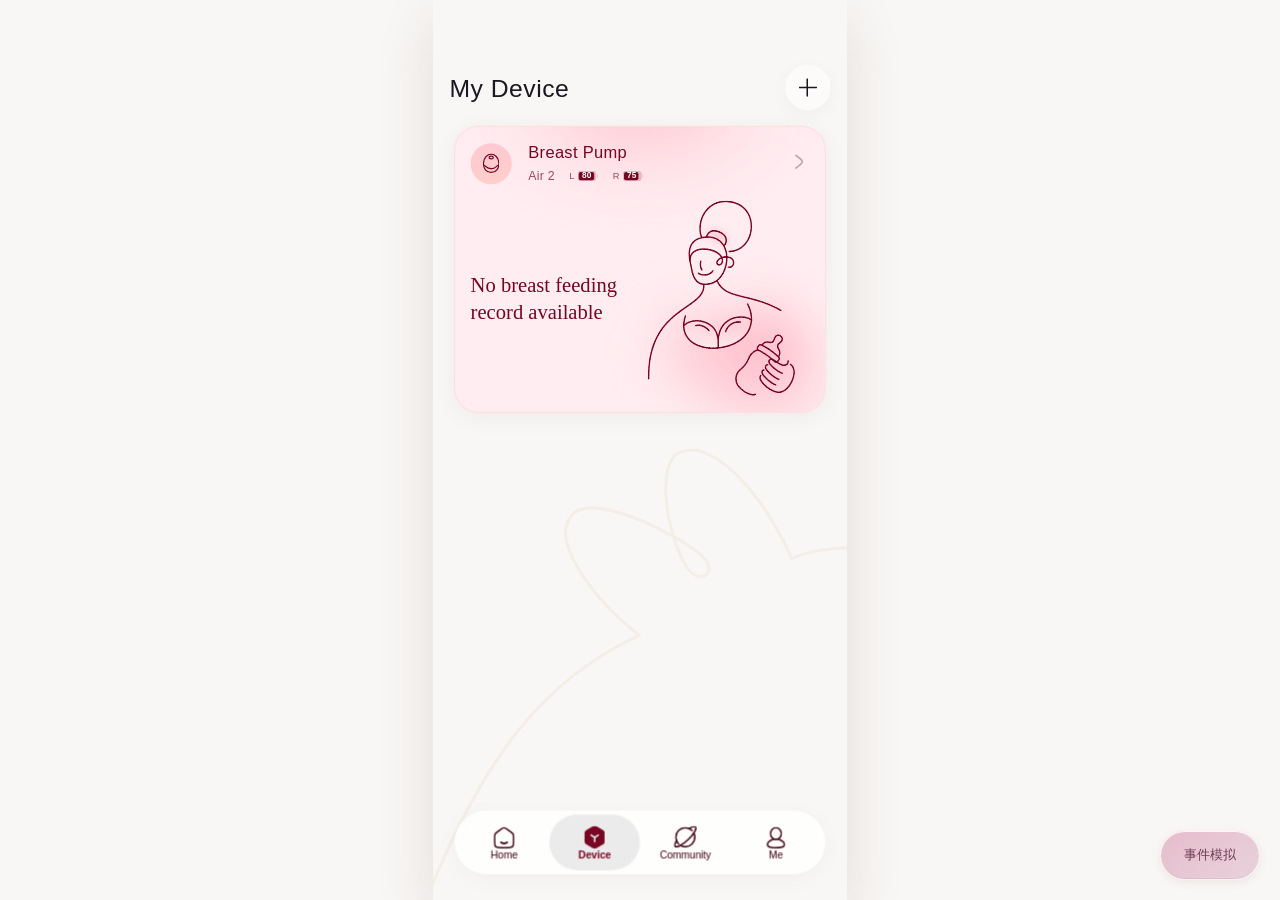
==== commit 302b9c20: "Refine Air 2 wearing checks, contextual triggers and toast timing" ====
--- a/Air 2 V2.0/index.html
+++ b/Air 2 V2.0/index.html
@@ -1,3 +1,3 @@
 <!doctype html><html lang="en"><head><meta charset="UTF-8"><meta name="viewport" content="width=device-width,initial-scale=1.0,maximum-scale=1.0,user-scalable=no,viewport-fit=cover"><meta name="apple-mobile-web-app-capable" content="yes"><meta name="mobile-web-app-capable" content="yes"><meta name="apple-mobile-web-app-status-bar-style" content="black-translucent"><meta name="theme-color" content="#f9f7f5"><link rel="manifest" href="./manifest.webmanifest"><title>Air 2 V2.0</title><link rel="stylesheet" href="./fit-dock-r50.css?v=fit-dock-r50"><link rel="stylesheet" href="./adaptive-viewport-r52.css?v=20260814-2328">
-<link rel="stylesheet" href="./style.css?v=home-r7"><link rel="stylesheet" href="./supplement.css?v=home-r7"><link rel="stylesheet" href="./review.css?v=home-r7"><link rel="stylesheet" href="./review-embed-clean.css?v=home-r7"><link rel="stylesheet" href="./v4.css?v=home-r7"><link rel="stylesheet" href="./post-v4.css?v=home-r7"><link rel="stylesheet" href="./frame-fixes.css?v=home-r7"><link rel="stylesheet" href="./review-adjustments.css?v=home-r7"><link rel="stylesheet" href="./final-review-fixes.css?v=home-r7"><link rel="stylesheet" href="./interaction-adjustments.css?v=home-r7"><link rel="stylesheet" href="./review-round2.css?v=home-r7"><link rel="stylesheet" href="./review-round2-runtime.css?v=home-r7"><link rel="stylesheet" href="./review-round2-runtime2.css?v=home-r7"><link rel="stylesheet" href="./device-page-r4.css?v=device-v6"><link rel="stylesheet" href="./device-page-v2.css?v=device-v6"><link rel="stylesheet" href="./device-page-v3.css?v=device-v6"><link rel="stylesheet" href="./device-page-v4.css?v=device-v6"><link rel="stylesheet" href="./device-page-v5.css?v=device-v6"><link rel="stylesheet" href="./device-page-v6.css?v=device-v6"><link rel="stylesheet" href="./home-page-r7.css?v=home-r7"><link rel="stylesheet" href="./home-page-r8.css?v=home-r8"><link rel="stylesheet" href="./home-page-r9.css?v=home-r9"><link rel="stylesheet" href="./home-page-r10.css?v=home-r10"><link rel="stylesheet" href="./control-page-r11.css?v=control-r11"><link rel="stylesheet" href="./control-state-r12.css?v=control-r12"><link rel="stylesheet" href="./control-state-r14.css?v=control-r14"><link rel="stylesheet" href="./control-milk-r15.css?v=control-r16"><link rel="stylesheet" href="./control-expression-icon-r19.css?v=control-r19"><link rel="stylesheet" href="./control-expression-icon-r20.css?v=control-r20"><link rel="stylesheet" href="./fit-check-r21.css?v=fit-r21"><link rel="stylesheet" href="./fit-check-r22.css?v=fit-r34"><link rel="stylesheet" href="./fit-check-r23.css?v=fit-r23"><link rel="stylesheet" href="./stability-r25.css?v=stability-r25"><link rel="stylesheet" href="./control-background-r26.css?v=control-r26"><link rel="stylesheet" href="./control-vessel-range-r27.css?v=control-r27"><link rel="stylesheet" href="./control-vessel-r28.css?v=control-r28"><link rel="stylesheet" href="./control-vessel-r29.css?v=control-r29"><link rel="stylesheet" href="./control-vessel-r30.css?v=control-r30"><link rel="stylesheet" href="./control-vessel-r32.css?v=control-r43"><link rel="stylesheet" href="./mobile-canvas-r34.css?v=canvas-r35"><link rel="stylesheet" href="./control-demo-r35.css?v=control-r36"><link rel="stylesheet" href="./control-demo-r36.css?v=control-r36"><link rel="stylesheet" href="./round-r37.css?v=round-r37"><link rel="stylesheet" href="./round-r38.css?v=round-r38"><link rel="stylesheet" href="./round-r39.css?v=round-r40"><link rel="stylesheet" href="./round-r40.css?v=round-r40"><link rel="stylesheet" href="./round-r41.css?v=round-r41"><link rel="stylesheet" href="./round-r42.css?v=round-r42"><link rel="stylesheet" href="./round-r43.css?v=round-r43"><link rel="stylesheet" href="./round-r44.css?v=round-r44"><link rel="stylesheet" href="./round-r45.css?v=round-r45"><link rel="stylesheet" href="./round-r46.css?v=round-r46"><link rel="stylesheet" href="./pdcp-v2.css?v=pdcp-v2-20260921-r5"><link rel="stylesheet" href="./pdcp-design-lock.css?v=design-lock-98"></head><body><div id="demo"></div>
-<script src="./screen-registry.js?v=home-r7"></script><script src="./app.js?v=pdcp-v2-20260921-r3"></script><script src="./asset-replacements.js?v=home-r7"></script><script src="./review-cycle.js?v=home-r7"></script><script src="./review-cycle-device-v3.js?v=home-r7"></script><script src="./review-cycle-device-v4.js?v=home-r7"></script><script src="./review.js?v=home-r7"></script><script src="./review-embed-clean.js?v=home-r7"></script><script src="./v4.js?v=home-r8"></script><script src="./review-adjustments.js?v=home-r7"></script><script src="./interaction-adjustments.js?v=home-r7"></script><script src="./dynamics.js?v=pdcp-v2-20260921-r3"></script><script src="./manual-time.js?v=home-r7"></script><script src="./frame-fixes.js?v=home-r7"></script><script src="./review-round2.js?v=home-r7"></script><script src="./review-round2-hotfix.js?v=home-r7"></script><script src="./review-round2-runtime.js?v=home-r7"></script><script src="./review-round2-events.js?v=home-r7"></script><script src="./device-page-r4.js?v=device-v6"></script><script src="./device-page-r4-runtime.js?v=device-v6"></script><script src="./home-page-r7.js?v=home-r50"></script><script src="./control-state-r12.js?v=control-r35"></script><script src="./control-state-r14.js?v=control-r14"></script><script src="./control-milk-r15.js?v=control-r16"></script><script src="./control-expression-icon-r17.js?v=control-r17"></script><script src="./control-expression-icon-r19.js?v=control-r19"></script><script src="./fit-check-r21.js?v=fit-r21"></script><script src="./fit-check-r22.js?v=fit-r22"></script><script src="./fit-check-r24.js?v=fit-r24"></script><script src="./review-state.js?v=home-r7"></script><script src="./control-vessel-r28.js?v=control-r28"></script><script src="./control-vessel-r29.js?v=control-r29"></script><script src="./control-vessel-r30.js?v=control-r30"></script><script src="./control-vessel-r32.js?v=control-r43"></script><script src="./control-demo-r35.js?v=control-r36"></script><script src="./control-demo-r36.js?v=control-r36"></script><script src="./mobile-layout-r35.js?v=canvas-r37"></script><script src="./home-dock-r37.js?v=pdcp-v2-20260921-r3"></script><script src="./fit-r37.js?v=round-r38"></script><script src="./log-r37.js?v=round-r37"></script><script src="./round-r39.js?v=round-r40"></script><script src="./round-r40.js?v=round-r40"></script><script src="./round-r41.js?v=pdcp-v2-20260921-r3"></script><script src="./round-r42.js?v=round-r42"></script><script src="./round-r43.js?v=round-r43"></script><script src="./round-r44.js?v=round-r44"></script><script src="./round-r45.js?v=round-r45"></script><script src="./round-r46.js?v=round-r46"></script><link rel="stylesheet" href="./log-r47.css?v=log-r55"><script src="./log-r47.js?v=log-r55"></script><link rel="stylesheet" href="./round-r49.css?v=round-r112"><script src="./pdcp-session.js?v=trace-10"></script><script src="./round-r49.js?v=design-lock-98"></script><link rel="stylesheet" href="./native-status-bar.css?v=1"><link rel="stylesheet" href="./control-scroll-layout.css?v=3"><link rel="stylesheet" href="./demo-triggers.css?v=55"></body></html>
+<link rel="stylesheet" href="./style.css?v=home-r7"><link rel="stylesheet" href="./supplement.css?v=home-r7"><link rel="stylesheet" href="./review.css?v=home-r7"><link rel="stylesheet" href="./review-embed-clean.css?v=home-r7"><link rel="stylesheet" href="./v4.css?v=home-r7"><link rel="stylesheet" href="./post-v4.css?v=home-r7"><link rel="stylesheet" href="./frame-fixes.css?v=home-r7"><link rel="stylesheet" href="./review-adjustments.css?v=home-r7"><link rel="stylesheet" href="./final-review-fixes.css?v=home-r7"><link rel="stylesheet" href="./interaction-adjustments.css?v=home-r7"><link rel="stylesheet" href="./review-round2.css?v=home-r7"><link rel="stylesheet" href="./review-round2-runtime.css?v=home-r7"><link rel="stylesheet" href="./review-round2-runtime2.css?v=home-r7"><link rel="stylesheet" href="./device-page-r4.css?v=device-v6"><link rel="stylesheet" href="./device-page-v2.css?v=device-v6"><link rel="stylesheet" href="./device-page-v3.css?v=device-v6"><link rel="stylesheet" href="./device-page-v4.css?v=device-v6"><link rel="stylesheet" href="./device-page-v5.css?v=device-v6"><link rel="stylesheet" href="./device-page-v6.css?v=device-v6"><link rel="stylesheet" href="./home-page-r7.css?v=home-r7"><link rel="stylesheet" href="./home-page-r8.css?v=home-r8"><link rel="stylesheet" href="./home-page-r9.css?v=home-r9"><link rel="stylesheet" href="./home-page-r10.css?v=home-r10"><link rel="stylesheet" href="./control-page-r11.css?v=control-r11"><link rel="stylesheet" href="./control-state-r12.css?v=control-r12"><link rel="stylesheet" href="./control-state-r14.css?v=control-r14"><link rel="stylesheet" href="./control-milk-r15.css?v=control-r16"><link rel="stylesheet" href="./control-expression-icon-r19.css?v=control-r19"><link rel="stylesheet" href="./control-expression-icon-r20.css?v=control-r20"><link rel="stylesheet" href="./fit-check-r21.css?v=fit-r21"><link rel="stylesheet" href="./fit-check-r22.css?v=fit-r34"><link rel="stylesheet" href="./fit-check-r23.css?v=fit-r23"><link rel="stylesheet" href="./stability-r25.css?v=stability-r25"><link rel="stylesheet" href="./control-background-r26.css?v=control-r26"><link rel="stylesheet" href="./control-vessel-range-r27.css?v=control-r27"><link rel="stylesheet" href="./control-vessel-r28.css?v=control-r28"><link rel="stylesheet" href="./control-vessel-r29.css?v=control-r29"><link rel="stylesheet" href="./control-vessel-r30.css?v=control-r30"><link rel="stylesheet" href="./control-vessel-r32.css?v=control-r43"><link rel="stylesheet" href="./mobile-canvas-r34.css?v=canvas-r35"><link rel="stylesheet" href="./control-demo-r35.css?v=control-r36"><link rel="stylesheet" href="./control-demo-r36.css?v=control-r36"><link rel="stylesheet" href="./round-r37.css?v=round-r37"><link rel="stylesheet" href="./round-r38.css?v=round-r38"><link rel="stylesheet" href="./round-r39.css?v=round-r40"><link rel="stylesheet" href="./round-r40.css?v=round-r40"><link rel="stylesheet" href="./round-r41.css?v=round-r41"><link rel="stylesheet" href="./round-r42.css?v=round-r42"><link rel="stylesheet" href="./round-r43.css?v=round-r43"><link rel="stylesheet" href="./round-r44.css?v=round-r44"><link rel="stylesheet" href="./round-r45.css?v=round-r45"><link rel="stylesheet" href="./round-r46.css?v=round-r46"><link rel="stylesheet" href="./pdcp-v2.css?v=pdcp-v2-20260921-r5"><link rel="stylesheet" href="./pdcp-design-lock.css?v=design-lock-114"></head><body><div id="demo"></div>
+<script src="./screen-registry.js?v=home-r7"></script><script src="./app.js?v=pdcp-v2-20260921-r3"></script><script src="./asset-replacements.js?v=home-r7"></script><script src="./review-cycle.js?v=home-r7"></script><script src="./review-cycle-device-v3.js?v=home-r7"></script><script src="./review-cycle-device-v4.js?v=home-r7"></script><script src="./review.js?v=home-r7"></script><script src="./review-embed-clean.js?v=home-r7"></script><script src="./v4.js?v=home-r8"></script><script src="./review-adjustments.js?v=home-r7"></script><script src="./interaction-adjustments.js?v=home-r7"></script><script src="./dynamics.js?v=pdcp-v2-20260921-r3"></script><script src="./manual-time.js?v=home-r7"></script><script src="./frame-fixes.js?v=home-r7"></script><script src="./review-round2.js?v=home-r7"></script><script src="./review-round2-hotfix.js?v=home-r7"></script><script src="./review-round2-runtime.js?v=home-r7"></script><script src="./review-round2-events.js?v=home-r7"></script><script src="./device-page-r4.js?v=device-v6"></script><script src="./device-page-r4-runtime.js?v=device-v6"></script><script src="./home-page-r7.js?v=home-r50"></script><script src="./control-state-r12.js?v=control-r35"></script><script src="./control-state-r14.js?v=control-r14"></script><script src="./control-milk-r15.js?v=control-r16"></script><script src="./control-expression-icon-r17.js?v=control-r17"></script><script src="./control-expression-icon-r19.js?v=control-r19"></script><script src="./fit-check-r21.js?v=fit-r21"></script><script src="./fit-check-r22.js?v=fit-r22"></script><script src="./fit-check-r24.js?v=fit-r24"></script><script src="./review-state.js?v=home-r7"></script><script src="./control-vessel-r28.js?v=control-r28"></script><script src="./control-vessel-r29.js?v=control-r29"></script><script src="./control-vessel-r30.js?v=control-r30"></script><script src="./control-vessel-r32.js?v=control-r43"></script><script src="./control-demo-r35.js?v=control-r36"></script><script src="./control-demo-r36.js?v=control-r36"></script><script src="./mobile-layout-r35.js?v=canvas-r37"></script><script src="./home-dock-r37.js?v=pdcp-v2-20260921-r3"></script><script src="./fit-r37.js?v=round-r38"></script><script src="./log-r37.js?v=round-r37"></script><script src="./round-r39.js?v=round-r40"></script><script src="./round-r40.js?v=round-r40"></script><script src="./round-r41.js?v=pdcp-v2-20260921-r3"></script><script src="./round-r42.js?v=round-r42"></script><script src="./round-r43.js?v=round-r43"></script><script src="./round-r44.js?v=round-r44"></script><script src="./round-r45.js?v=round-r45"></script><script src="./round-r46.js?v=round-r46"></script><link rel="stylesheet" href="./log-r47.css?v=log-r55"><script src="./log-r47.js?v=log-r55"></script><link rel="stylesheet" href="./round-r49.css?v=round-r112"><script src="./pdcp-session.js?v=trace-10"></script><script src="./round-r49.js?v=design-lock-114"></script><link rel="stylesheet" href="./native-status-bar.css?v=1"><link rel="stylesheet" href="./control-scroll-layout.css?v=3"><link rel="stylesheet" href="./demo-triggers.css?v=55"></body></html>
--- a/Air 2 V2.0/pdcp-design-lock.css
+++ b/Air 2 V2.0/pdcp-design-lock.css
@@ -555,3 +555,64 @@
 #demo .pdcp-manual-head {gap:8px;}
 
 #demo .pdcp-preset-head .pdcp-preset-icon {width:20px;height:20px;flex:0 0 20px;margin-right:-2px;}
+
+/* Non-blocking, tentative L/R check during the scripted wearing demo. */
+#demo .pdcp-angle-guide {position:relative;}
+#demo .pdcp-wear-toast {position:absolute;left:8px;right:8px;bottom:8px;z-index:4;padding:12px 16px;border-radius:16px;background:rgba(36,15,27,.94);color:#fff;font:400 12px/18px var(--font);box-shadow:0 4px 16px rgba(36,15,27,.16);pointer-events:none;}
+
+.pdcp-trigger-panel button:disabled {opacity:.38;cursor:not-allowed;}
+
+/* Keep background hardware still throughout the wearing sheet, including pseudo-elements. */
+#demo .v4-control.pdcp-legacy-control:has(.pdcp-fit-overlay) [data-pdcp-pump],
+#demo .v4-control.pdcp-legacy-control:has(.pdcp-fit-overlay) [data-pdcp-pump] *,
+#demo .v4-control.pdcp-legacy-control:has(.pdcp-fit-overlay) [data-pdcp-pump]::before,
+#demo .v4-control.pdcp-legacy-control:has(.pdcp-fit-overlay) [data-pdcp-pump]::after,
+#demo .v4-control.pdcp-legacy-control:has(.pdcp-fit-overlay) [data-pdcp-pump] *::before,
+#demo .v4-control.pdcp-legacy-control:has(.pdcp-fit-overlay) [data-pdcp-pump] *::after {
+  animation:none!important;
+  transition:none!important;
+  rotate:none!important;
+}
+
+/* The Speed card sits behind the wearing sheet; keep its bottom edge from peeking out. */
+#demo .v4-control.pdcp-legacy-control:has(.pdcp-fit-overlay) .pdcp-speed-three,
+#demo .v4-control.pdcp-legacy-control:has(.pdcp-fit-overlay) .v4-actions {
+  visibility:hidden;
+  pointer-events:none;
+}
+
+/* Translucent event controls: retain background context and readable labels. */
+.pdcp-triggers .pdcp-trigger-panel {
+  background:linear-gradient(145deg,rgba(245,219,232,.28),rgba(243,226,235,.16));
+  -webkit-backdrop-filter:blur(18px) saturate(155%);
+  backdrop-filter:blur(18px) saturate(155%);
+  border:1px solid rgba(255,255,255,.72);
+  box-shadow:inset 0 1px 0 rgba(255,255,255,.8),0 12px 36px rgba(67,30,47,.14);
+  color:#593041;
+}
+.pdcp-triggers .pdcp-trigger-panel p {color:#785663;}
+.pdcp-triggers .pdcp-trigger-panel button,
+.pdcp-triggers .pdcp-trigger-toggle {
+  background:linear-gradient(145deg,rgba(207,119,154,.46),rgba(184,115,158,.28));
+  -webkit-backdrop-filter:blur(12px) saturate(150%);
+  backdrop-filter:blur(12px) saturate(150%);
+  border:1px solid rgba(255,255,255,.74);
+  box-shadow:inset 0 1px 0 rgba(255,255,255,.85),inset 0 -1px 0 rgba(110,59,81,.08),0 3px 10px rgba(84,40,60,.08);
+  color:#703d54;
+}
+.pdcp-triggers .pdcp-trigger-panel button {border-radius:14px;}
+.pdcp-triggers .pdcp-trigger-panel button:not(:disabled):hover {background:rgba(216,142,173,.54);}
+.pdcp-triggers .pdcp-trigger-panel button:not(:disabled):active {background:rgba(233,199,216,.52);box-shadow:inset 0 1px 4px rgba(84,40,60,.12);}
+.pdcp-triggers .pdcp-trigger-panel button:disabled {opacity:.42;box-shadow:inset 0 1px 0 rgba(255,255,255,.5);}
+.pdcp-triggers .pdcp-trigger-toggle,
+.pdcp-triggers .pdcp-trigger-toggle:hover,
+.pdcp-triggers:focus-within .pdcp-trigger-toggle {opacity:1;}
+@supports not ((backdrop-filter:blur(1px)) or (-webkit-backdrop-filter:blur(1px))) {
+  .pdcp-triggers .pdcp-trigger-panel {background:rgba(255,247,250,.92);}
+}
+
+.pdcp-battery-toast {position:fixed;z-index:1000000;left:50%;bottom:96px;transform:translateX(-50%);width:max-content;max-width:min(360px,calc(100vw - 40px));box-sizing:border-box;padding:14px 18px;border-radius:18px;background:rgba(48,26,39,.88);color:white;font:400 14px/20px -apple-system,BlinkMacSystemFont,sans-serif;-webkit-backdrop-filter:blur(12px);backdrop-filter:blur(12px);box-shadow:0 6px 24px #301a2726;pointer-events:none;}
+
+#demo .pdcp-fit-overlay:has(.is-checking-wear) {animation:pdcp-fit-check-enter .28s ease-out both;}
+@keyframes pdcp-fit-check-enter {from {opacity:0;transform:translateY(10px);}to {opacity:1;transform:translateY(0);}}
+@media(prefers-reduced-motion:reduce) {#demo .pdcp-fit-overlay:has(.is-checking-wear) {animation:none;}}
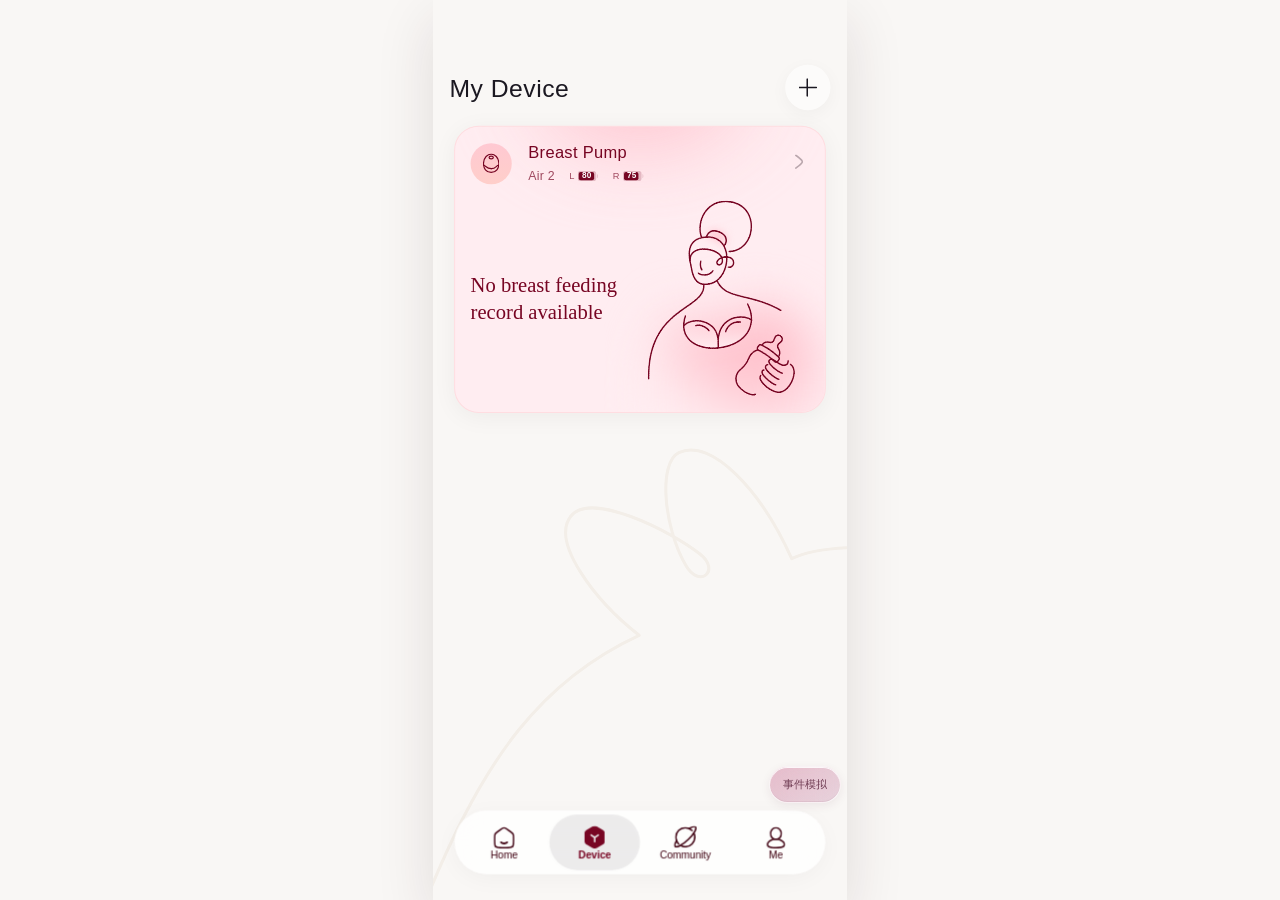
==== commit 51fd273d: "Add Air 2 wearing orientation confirmation and edge-docked triggers" ====
--- a/Air 2 V2.0/index.html
+++ b/Air 2 V2.0/index.html
@@ -1,3 +1,3 @@
 <!doctype html><html lang="en"><head><meta charset="UTF-8"><meta name="viewport" content="width=device-width,initial-scale=1.0,maximum-scale=1.0,user-scalable=no,viewport-fit=cover"><meta name="apple-mobile-web-app-capable" content="yes"><meta name="mobile-web-app-capable" content="yes"><meta name="apple-mobile-web-app-status-bar-style" content="black-translucent"><meta name="theme-color" content="#f9f7f5"><link rel="manifest" href="./manifest.webmanifest"><title>Air 2 V2.0</title><link rel="stylesheet" href="./fit-dock-r50.css?v=fit-dock-r50"><link rel="stylesheet" href="./adaptive-viewport-r52.css?v=20260814-2328">
-<link rel="stylesheet" href="./style.css?v=home-r7"><link rel="stylesheet" href="./supplement.css?v=home-r7"><link rel="stylesheet" href="./review.css?v=home-r7"><link rel="stylesheet" href="./review-embed-clean.css?v=home-r7"><link rel="stylesheet" href="./v4.css?v=home-r7"><link rel="stylesheet" href="./post-v4.css?v=home-r7"><link rel="stylesheet" href="./frame-fixes.css?v=home-r7"><link rel="stylesheet" href="./review-adjustments.css?v=home-r7"><link rel="stylesheet" href="./final-review-fixes.css?v=home-r7"><link rel="stylesheet" href="./interaction-adjustments.css?v=home-r7"><link rel="stylesheet" href="./review-round2.css?v=home-r7"><link rel="stylesheet" href="./review-round2-runtime.css?v=home-r7"><link rel="stylesheet" href="./review-round2-runtime2.css?v=home-r7"><link rel="stylesheet" href="./device-page-r4.css?v=device-v6"><link rel="stylesheet" href="./device-page-v2.css?v=device-v6"><link rel="stylesheet" href="./device-page-v3.css?v=device-v6"><link rel="stylesheet" href="./device-page-v4.css?v=device-v6"><link rel="stylesheet" href="./device-page-v5.css?v=device-v6"><link rel="stylesheet" href="./device-page-v6.css?v=device-v6"><link rel="stylesheet" href="./home-page-r7.css?v=home-r7"><link rel="stylesheet" href="./home-page-r8.css?v=home-r8"><link rel="stylesheet" href="./home-page-r9.css?v=home-r9"><link rel="stylesheet" href="./home-page-r10.css?v=home-r10"><link rel="stylesheet" href="./control-page-r11.css?v=control-r11"><link rel="stylesheet" href="./control-state-r12.css?v=control-r12"><link rel="stylesheet" href="./control-state-r14.css?v=control-r14"><link rel="stylesheet" href="./control-milk-r15.css?v=control-r16"><link rel="stylesheet" href="./control-expression-icon-r19.css?v=control-r19"><link rel="stylesheet" href="./control-expression-icon-r20.css?v=control-r20"><link rel="stylesheet" href="./fit-check-r21.css?v=fit-r21"><link rel="stylesheet" href="./fit-check-r22.css?v=fit-r34"><link rel="stylesheet" href="./fit-check-r23.css?v=fit-r23"><link rel="stylesheet" href="./stability-r25.css?v=stability-r25"><link rel="stylesheet" href="./control-background-r26.css?v=control-r26"><link rel="stylesheet" href="./control-vessel-range-r27.css?v=control-r27"><link rel="stylesheet" href="./control-vessel-r28.css?v=control-r28"><link rel="stylesheet" href="./control-vessel-r29.css?v=control-r29"><link rel="stylesheet" href="./control-vessel-r30.css?v=control-r30"><link rel="stylesheet" href="./control-vessel-r32.css?v=control-r43"><link rel="stylesheet" href="./mobile-canvas-r34.css?v=canvas-r35"><link rel="stylesheet" href="./control-demo-r35.css?v=control-r36"><link rel="stylesheet" href="./control-demo-r36.css?v=control-r36"><link rel="stylesheet" href="./round-r37.css?v=round-r37"><link rel="stylesheet" href="./round-r38.css?v=round-r38"><link rel="stylesheet" href="./round-r39.css?v=round-r40"><link rel="stylesheet" href="./round-r40.css?v=round-r40"><link rel="stylesheet" href="./round-r41.css?v=round-r41"><link rel="stylesheet" href="./round-r42.css?v=round-r42"><link rel="stylesheet" href="./round-r43.css?v=round-r43"><link rel="stylesheet" href="./round-r44.css?v=round-r44"><link rel="stylesheet" href="./round-r45.css?v=round-r45"><link rel="stylesheet" href="./round-r46.css?v=round-r46"><link rel="stylesheet" href="./pdcp-v2.css?v=pdcp-v2-20260921-r5"><link rel="stylesheet" href="./pdcp-design-lock.css?v=design-lock-114"></head><body><div id="demo"></div>
-<script src="./screen-registry.js?v=home-r7"></script><script src="./app.js?v=pdcp-v2-20260921-r3"></script><script src="./asset-replacements.js?v=home-r7"></script><script src="./review-cycle.js?v=home-r7"></script><script src="./review-cycle-device-v3.js?v=home-r7"></script><script src="./review-cycle-device-v4.js?v=home-r7"></script><script src="./review.js?v=home-r7"></script><script src="./review-embed-clean.js?v=home-r7"></script><script src="./v4.js?v=home-r8"></script><script src="./review-adjustments.js?v=home-r7"></script><script src="./interaction-adjustments.js?v=home-r7"></script><script src="./dynamics.js?v=pdcp-v2-20260921-r3"></script><script src="./manual-time.js?v=home-r7"></script><script src="./frame-fixes.js?v=home-r7"></script><script src="./review-round2.js?v=home-r7"></script><script src="./review-round2-hotfix.js?v=home-r7"></script><script src="./review-round2-runtime.js?v=home-r7"></script><script src="./review-round2-events.js?v=home-r7"></script><script src="./device-page-r4.js?v=device-v6"></script><script src="./device-page-r4-runtime.js?v=device-v6"></script><script src="./home-page-r7.js?v=home-r50"></script><script src="./control-state-r12.js?v=control-r35"></script><script src="./control-state-r14.js?v=control-r14"></script><script src="./control-milk-r15.js?v=control-r16"></script><script src="./control-expression-icon-r17.js?v=control-r17"></script><script src="./control-expression-icon-r19.js?v=control-r19"></script><script src="./fit-check-r21.js?v=fit-r21"></script><script src="./fit-check-r22.js?v=fit-r22"></script><script src="./fit-check-r24.js?v=fit-r24"></script><script src="./review-state.js?v=home-r7"></script><script src="./control-vessel-r28.js?v=control-r28"></script><script src="./control-vessel-r29.js?v=control-r29"></script><script src="./control-vessel-r30.js?v=control-r30"></script><script src="./control-vessel-r32.js?v=control-r43"></script><script src="./control-demo-r35.js?v=control-r36"></script><script src="./control-demo-r36.js?v=control-r36"></script><script src="./mobile-layout-r35.js?v=canvas-r37"></script><script src="./home-dock-r37.js?v=pdcp-v2-20260921-r3"></script><script src="./fit-r37.js?v=round-r38"></script><script src="./log-r37.js?v=round-r37"></script><script src="./round-r39.js?v=round-r40"></script><script src="./round-r40.js?v=round-r40"></script><script src="./round-r41.js?v=pdcp-v2-20260921-r3"></script><script src="./round-r42.js?v=round-r42"></script><script src="./round-r43.js?v=round-r43"></script><script src="./round-r44.js?v=round-r44"></script><script src="./round-r45.js?v=round-r45"></script><script src="./round-r46.js?v=round-r46"></script><link rel="stylesheet" href="./log-r47.css?v=log-r55"><script src="./log-r47.js?v=log-r55"></script><link rel="stylesheet" href="./round-r49.css?v=round-r112"><script src="./pdcp-session.js?v=trace-10"></script><script src="./round-r49.js?v=design-lock-114"></script><link rel="stylesheet" href="./native-status-bar.css?v=1"><link rel="stylesheet" href="./control-scroll-layout.css?v=3"><link rel="stylesheet" href="./demo-triggers.css?v=55"></body></html>
+<link rel="stylesheet" href="./style.css?v=home-r7"><link rel="stylesheet" href="./supplement.css?v=home-r7"><link rel="stylesheet" href="./review.css?v=home-r7"><link rel="stylesheet" href="./review-embed-clean.css?v=home-r7"><link rel="stylesheet" href="./v4.css?v=home-r7"><link rel="stylesheet" href="./post-v4.css?v=home-r7"><link rel="stylesheet" href="./frame-fixes.css?v=home-r7"><link rel="stylesheet" href="./review-adjustments.css?v=home-r7"><link rel="stylesheet" href="./final-review-fixes.css?v=home-r7"><link rel="stylesheet" href="./interaction-adjustments.css?v=home-r7"><link rel="stylesheet" href="./review-round2.css?v=home-r7"><link rel="stylesheet" href="./review-round2-runtime.css?v=home-r7"><link rel="stylesheet" href="./review-round2-runtime2.css?v=home-r7"><link rel="stylesheet" href="./device-page-r4.css?v=device-v6"><link rel="stylesheet" href="./device-page-v2.css?v=device-v6"><link rel="stylesheet" href="./device-page-v3.css?v=device-v6"><link rel="stylesheet" href="./device-page-v4.css?v=device-v6"><link rel="stylesheet" href="./device-page-v5.css?v=device-v6"><link rel="stylesheet" href="./device-page-v6.css?v=device-v6"><link rel="stylesheet" href="./home-page-r7.css?v=home-r7"><link rel="stylesheet" href="./home-page-r8.css?v=home-r8"><link rel="stylesheet" href="./home-page-r9.css?v=home-r9"><link rel="stylesheet" href="./home-page-r10.css?v=home-r10"><link rel="stylesheet" href="./control-page-r11.css?v=control-r11"><link rel="stylesheet" href="./control-state-r12.css?v=control-r12"><link rel="stylesheet" href="./control-state-r14.css?v=control-r14"><link rel="stylesheet" href="./control-milk-r15.css?v=control-r16"><link rel="stylesheet" href="./control-expression-icon-r19.css?v=control-r19"><link rel="stylesheet" href="./control-expression-icon-r20.css?v=control-r20"><link rel="stylesheet" href="./fit-check-r21.css?v=fit-r21"><link rel="stylesheet" href="./fit-check-r22.css?v=fit-r34"><link rel="stylesheet" href="./fit-check-r23.css?v=fit-r23"><link rel="stylesheet" href="./stability-r25.css?v=stability-r25"><link rel="stylesheet" href="./control-background-r26.css?v=control-r26"><link rel="stylesheet" href="./control-vessel-range-r27.css?v=control-r27"><link rel="stylesheet" href="./control-vessel-r28.css?v=control-r28"><link rel="stylesheet" href="./control-vessel-r29.css?v=control-r29"><link rel="stylesheet" href="./control-vessel-r30.css?v=control-r30"><link rel="stylesheet" href="./control-vessel-r32.css?v=control-r43"><link rel="stylesheet" href="./mobile-canvas-r34.css?v=canvas-r35"><link rel="stylesheet" href="./control-demo-r35.css?v=control-r36"><link rel="stylesheet" href="./control-demo-r36.css?v=control-r36"><link rel="stylesheet" href="./round-r37.css?v=round-r37"><link rel="stylesheet" href="./round-r38.css?v=round-r38"><link rel="stylesheet" href="./round-r39.css?v=round-r40"><link rel="stylesheet" href="./round-r40.css?v=round-r40"><link rel="stylesheet" href="./round-r41.css?v=round-r41"><link rel="stylesheet" href="./round-r42.css?v=round-r42"><link rel="stylesheet" href="./round-r43.css?v=round-r43"><link rel="stylesheet" href="./round-r44.css?v=round-r44"><link rel="stylesheet" href="./round-r45.css?v=round-r45"><link rel="stylesheet" href="./round-r46.css?v=round-r46"><link rel="stylesheet" href="./pdcp-v2.css?v=pdcp-v2-20260921-r5"><link rel="stylesheet" href="./pdcp-design-lock.css?v=design-lock-121"></head><body><div id="demo"></div>
+<script src="./screen-registry.js?v=home-r7"></script><script src="./app.js?v=pdcp-v2-20260921-r3"></script><script src="./asset-replacements.js?v=home-r7"></script><script src="./review-cycle.js?v=home-r7"></script><script src="./review-cycle-device-v3.js?v=home-r7"></script><script src="./review-cycle-device-v4.js?v=home-r7"></script><script src="./review.js?v=home-r7"></script><script src="./review-embed-clean.js?v=home-r7"></script><script src="./v4.js?v=home-r8"></script><script src="./review-adjustments.js?v=home-r7"></script><script src="./interaction-adjustments.js?v=home-r7"></script><script src="./dynamics.js?v=pdcp-v2-20260921-r3"></script><script src="./manual-time.js?v=home-r7"></script><script src="./frame-fixes.js?v=home-r7"></script><script src="./review-round2.js?v=home-r7"></script><script src="./review-round2-hotfix.js?v=home-r7"></script><script src="./review-round2-runtime.js?v=home-r7"></script><script src="./review-round2-events.js?v=home-r7"></script><script src="./device-page-r4.js?v=device-v6"></script><script src="./device-page-r4-runtime.js?v=device-v6"></script><script src="./home-page-r7.js?v=home-r50"></script><script src="./control-state-r12.js?v=control-r35"></script><script src="./control-state-r14.js?v=control-r14"></script><script src="./control-milk-r15.js?v=control-r16"></script><script src="./control-expression-icon-r17.js?v=control-r17"></script><script src="./control-expression-icon-r19.js?v=control-r19"></script><script src="./fit-check-r21.js?v=fit-r21"></script><script src="./fit-check-r22.js?v=fit-r22"></script><script src="./fit-check-r24.js?v=fit-r24"></script><script src="./review-state.js?v=home-r7"></script><script src="./control-vessel-r28.js?v=control-r28"></script><script src="./control-vessel-r29.js?v=control-r29"></script><script src="./control-vessel-r30.js?v=control-r30"></script><script src="./control-vessel-r32.js?v=control-r43"></script><script src="./control-demo-r35.js?v=control-r36"></script><script src="./control-demo-r36.js?v=control-r36"></script><script src="./mobile-layout-r35.js?v=canvas-r37"></script><script src="./home-dock-r37.js?v=pdcp-v2-20260921-r3"></script><script src="./fit-r37.js?v=round-r38"></script><script src="./log-r37.js?v=round-r37"></script><script src="./round-r39.js?v=round-r40"></script><script src="./round-r40.js?v=round-r40"></script><script src="./round-r41.js?v=pdcp-v2-20260921-r3"></script><script src="./round-r42.js?v=round-r42"></script><script src="./round-r43.js?v=round-r43"></script><script src="./round-r44.js?v=round-r44"></script><script src="./round-r45.js?v=round-r45"></script><script src="./round-r46.js?v=round-r46"></script><link rel="stylesheet" href="./log-r47.css?v=log-r55"><script src="./log-r47.js?v=log-r55"></script><link rel="stylesheet" href="./round-r49.css?v=round-r112"><script src="./pdcp-session.js?v=trace-10"></script><script src="./round-r49.js?v=design-lock-121"></script><link rel="stylesheet" href="./native-status-bar.css?v=1"><link rel="stylesheet" href="./control-scroll-layout.css?v=3"><link rel="stylesheet" href="./demo-triggers.css?v=55"></body></html>
--- a/Air 2 V2.0/pdcp-design-lock.css
+++ b/Air 2 V2.0/pdcp-design-lock.css
@@ -616,3 +616,18 @@
 #demo .pdcp-fit-overlay:has(.is-checking-wear) {animation:pdcp-fit-check-enter .28s ease-out both;}
 @keyframes pdcp-fit-check-enter {from {opacity:0;transform:translateY(10px);}to {opacity:1;transform:translateY(0);}}
 @media(prefers-reduced-motion:reduce) {#demo .pdcp-fit-overlay:has(.is-checking-wear) {animation:none;}}
+
+/* Minimal shared wearing confirmation. */
+#demo .pdcp-wearing-confirm-backdrop {position:absolute;inset:0;z-index:140;display:flex;align-items:center;justify-content:center;padding:24px 16px;box-sizing:border-box;background:rgba(45,23,34,.24);-webkit-backdrop-filter:blur(6px);backdrop-filter:blur(6px);}
+#demo .pdcp-wearing-confirm {width:100%;max-height:100%;overflow-y:auto;box-sizing:border-box;border-radius:28px;padding:24px 20px;background:#fffaf8;box-shadow:0 16px 40px #30122020;color:#240f1b;font-family:var(--font);animation:pdcp-wearing-confirm-in .24s ease-out both;}
+#demo .pdcp-wearing-confirm h2 {font:500 23px/28px var(--font);margin:0;text-align:center;letter-spacing:-.3px;}
+#demo .pdcp-wearing-illustration {margin:24px -6px;}
+#demo .pdcp-wearing-labels {display:flex;justify-content:space-around;margin-bottom:10px;font:500 18px/24px var(--font);color:#8c2447;}
+#demo .pdcp-wearing-illustration>img {display:block;width:100%;height:auto;object-fit:contain;}
+#demo .pdcp-wearing-illustration figcaption {box-sizing:border-box;max-width:290px;margin:20px auto 0;padding:0 16px;text-align:center;font:400 14px/21px var(--font);color:#806d77;}
+#demo .pdcp-wearing-confirm button {font:500 15px/20px var(--font);width:100%;min-height:48px;padding:12px;border:0;border-radius:26px;cursor:pointer;}
+#demo .pdcp-wearing-primary {background:linear-gradient(135deg,#a81948,#770523);color:white;}
+#demo .pdcp-wearing-confirm button:focus-visible {outline:2px solid #b56986;outline-offset:3px;}
+.pdcp-triggers .pdcp-trigger-toggle {padding:10px 13px;font-size:11px;}
+@keyframes pdcp-wearing-confirm-in {from {opacity:0;transform:translateY(10px) scale(.97);}to {opacity:1;transform:none;}}
+@media(prefers-reduced-motion:reduce) {#demo .pdcp-wearing-confirm {animation:none;}}
